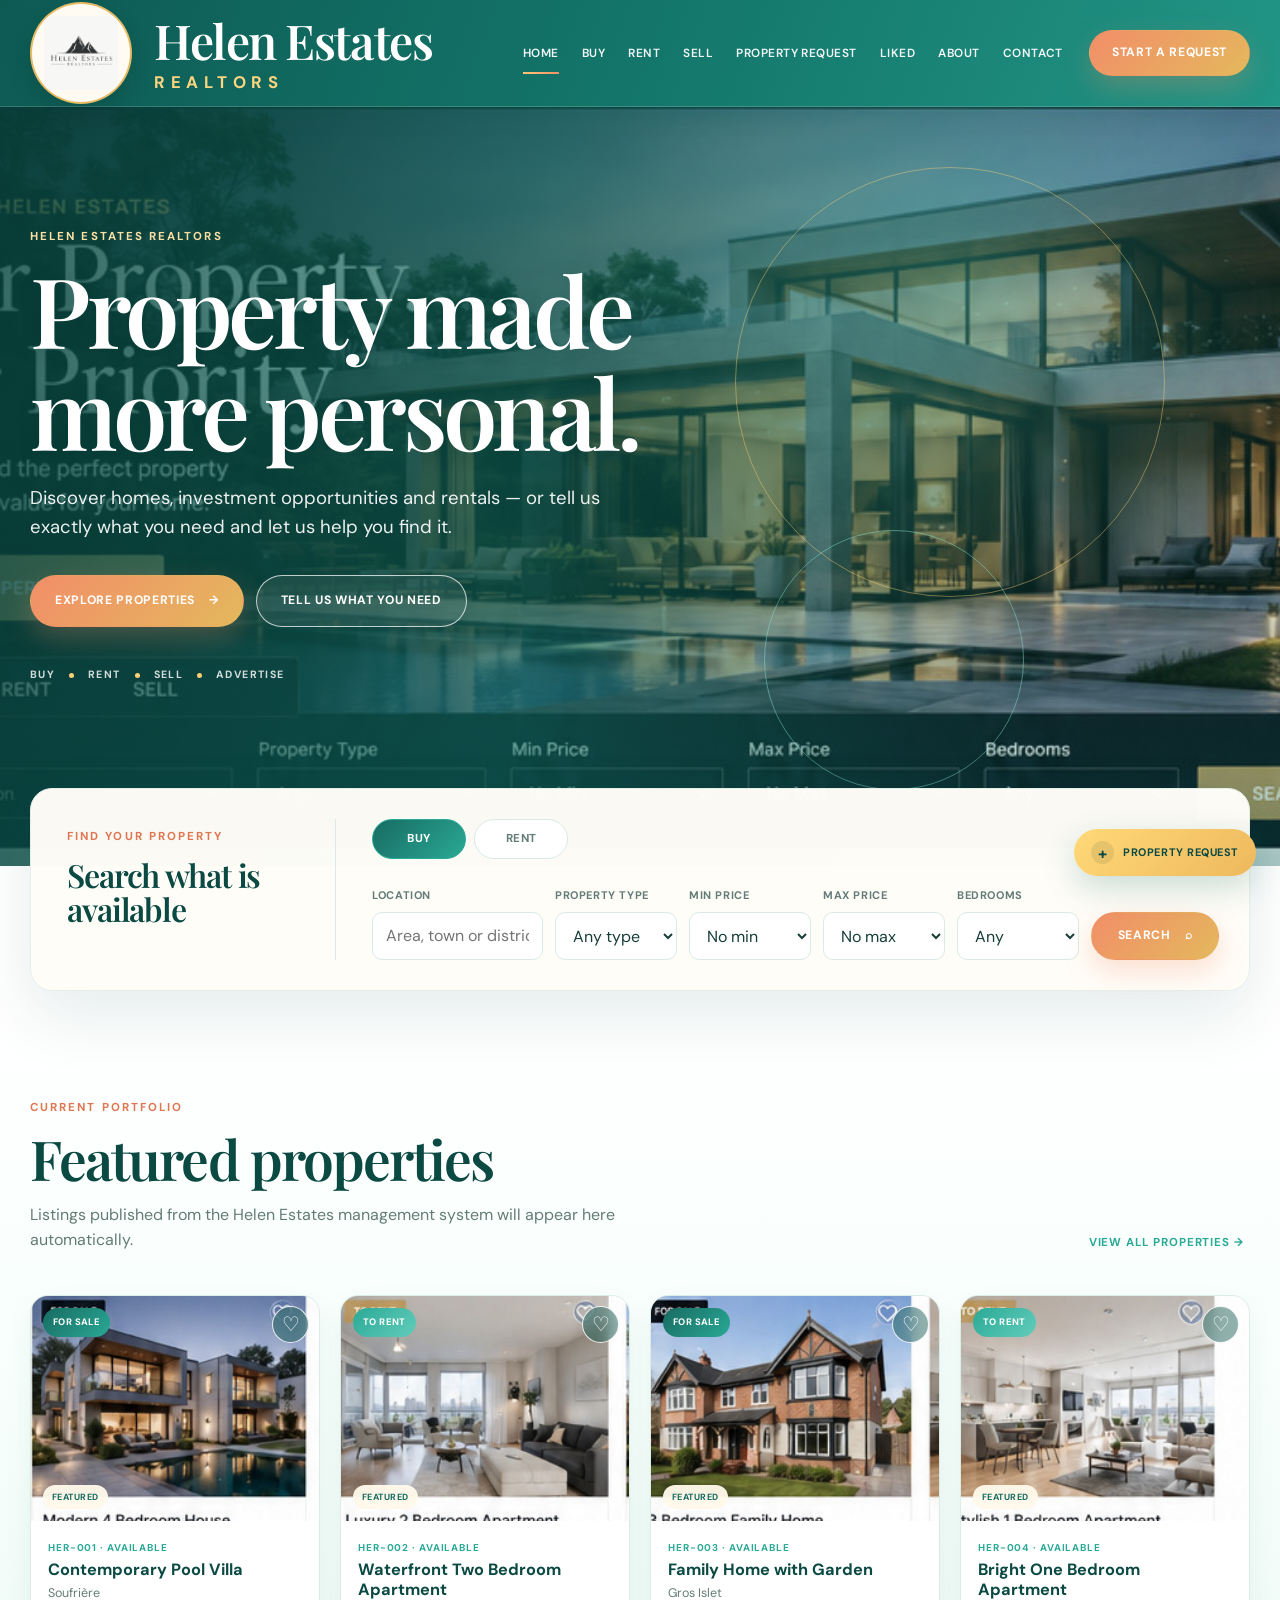
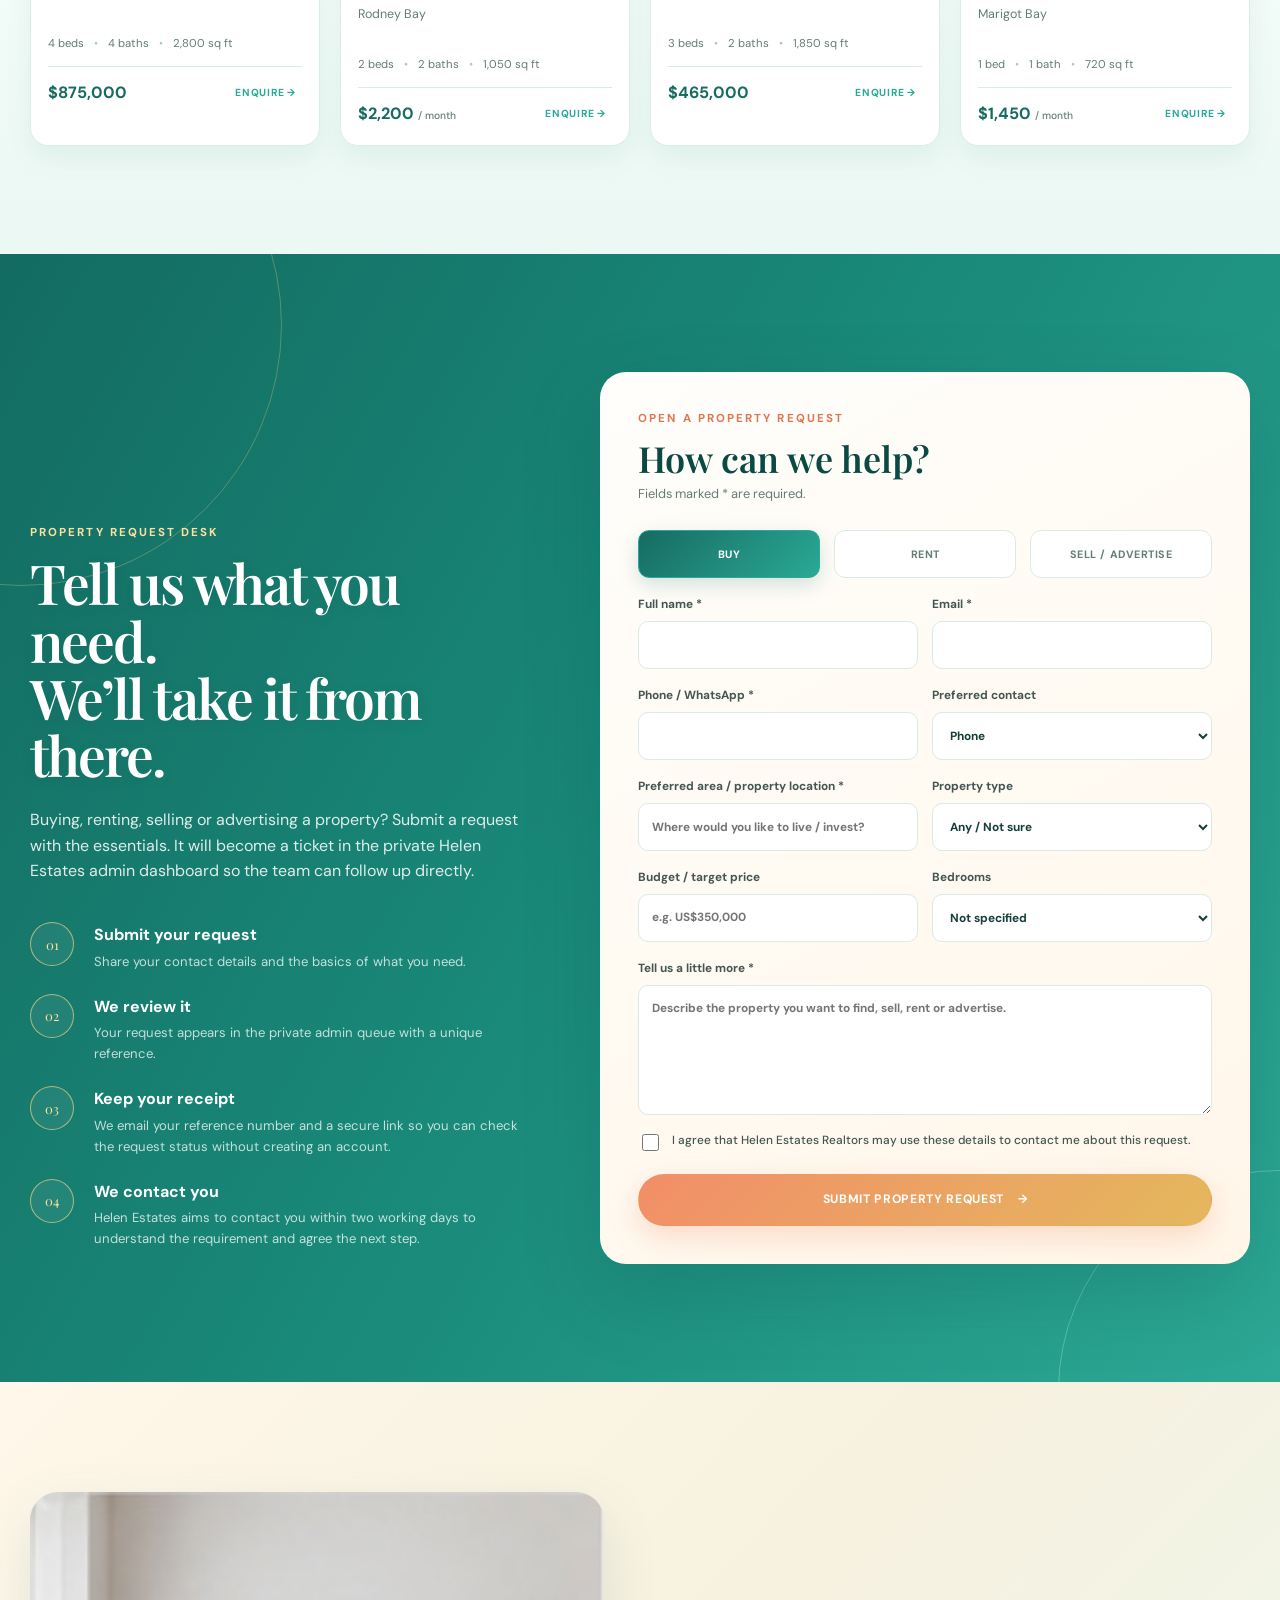
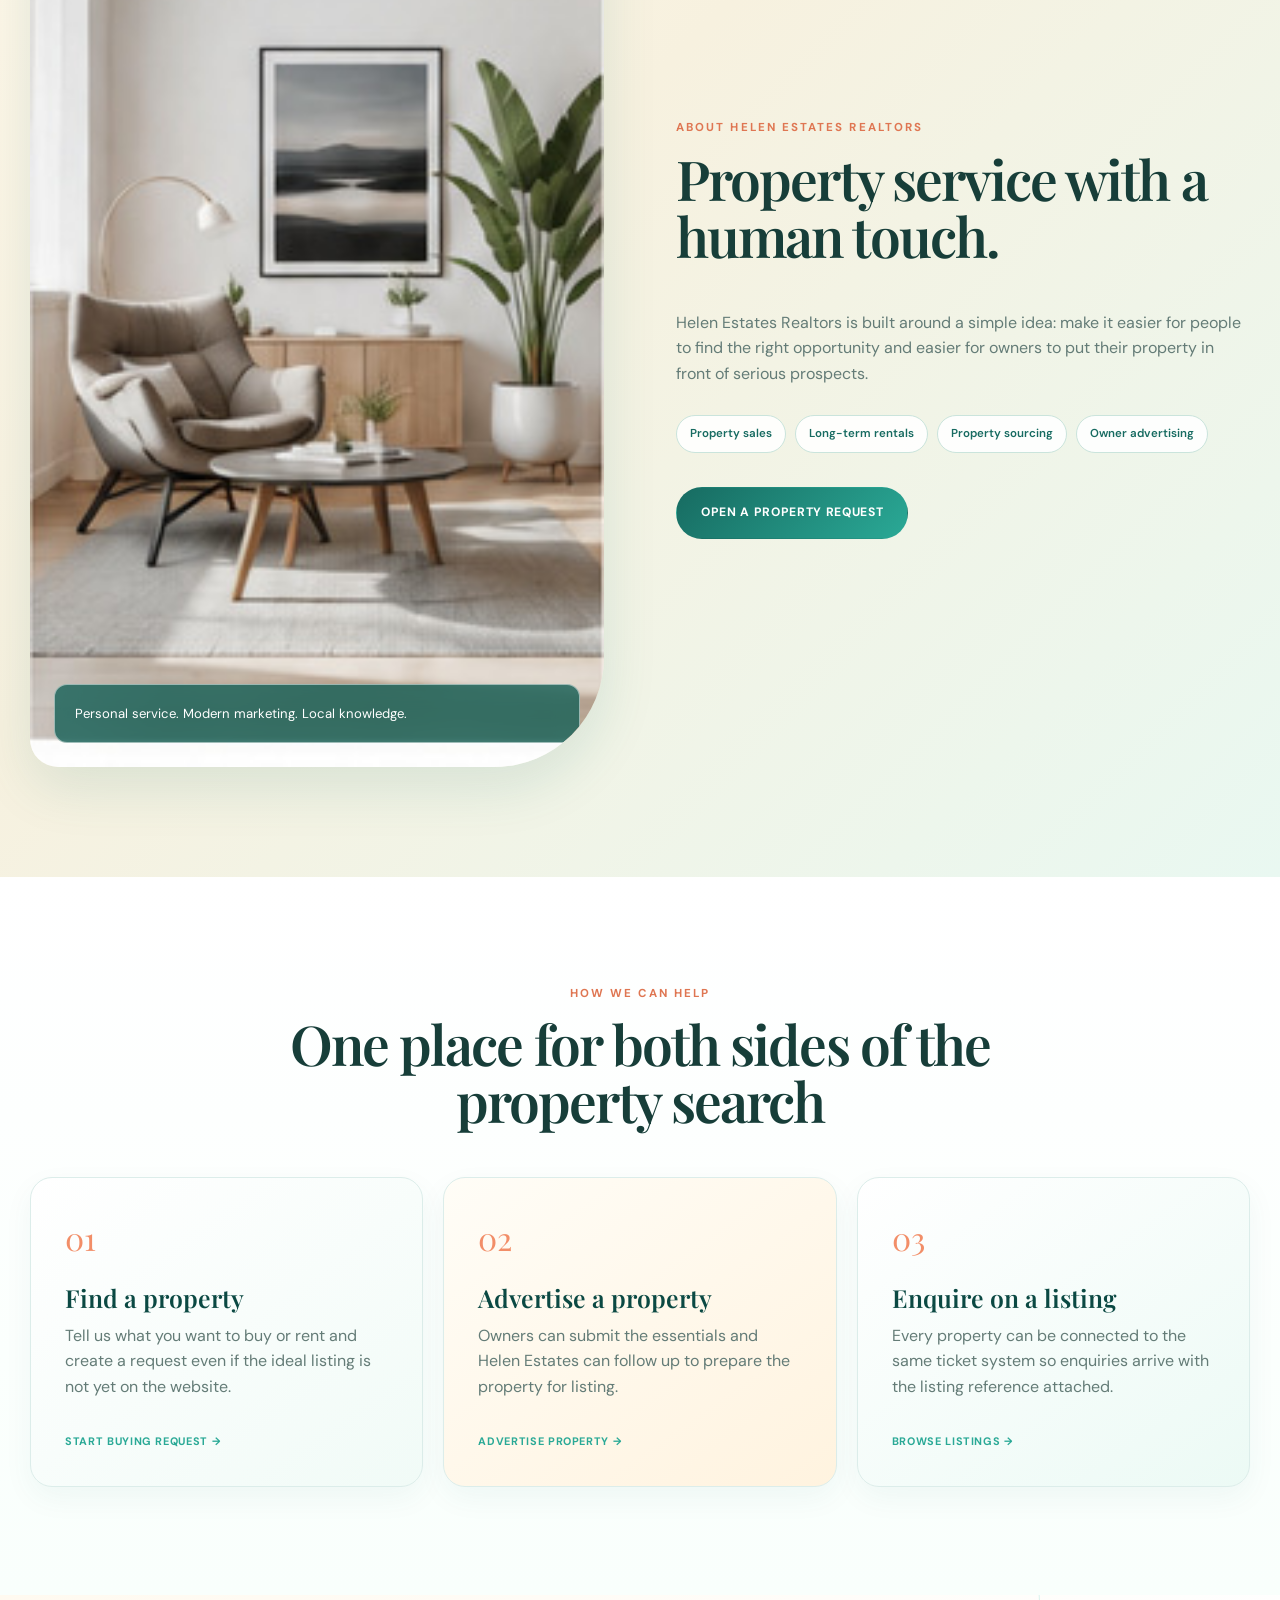
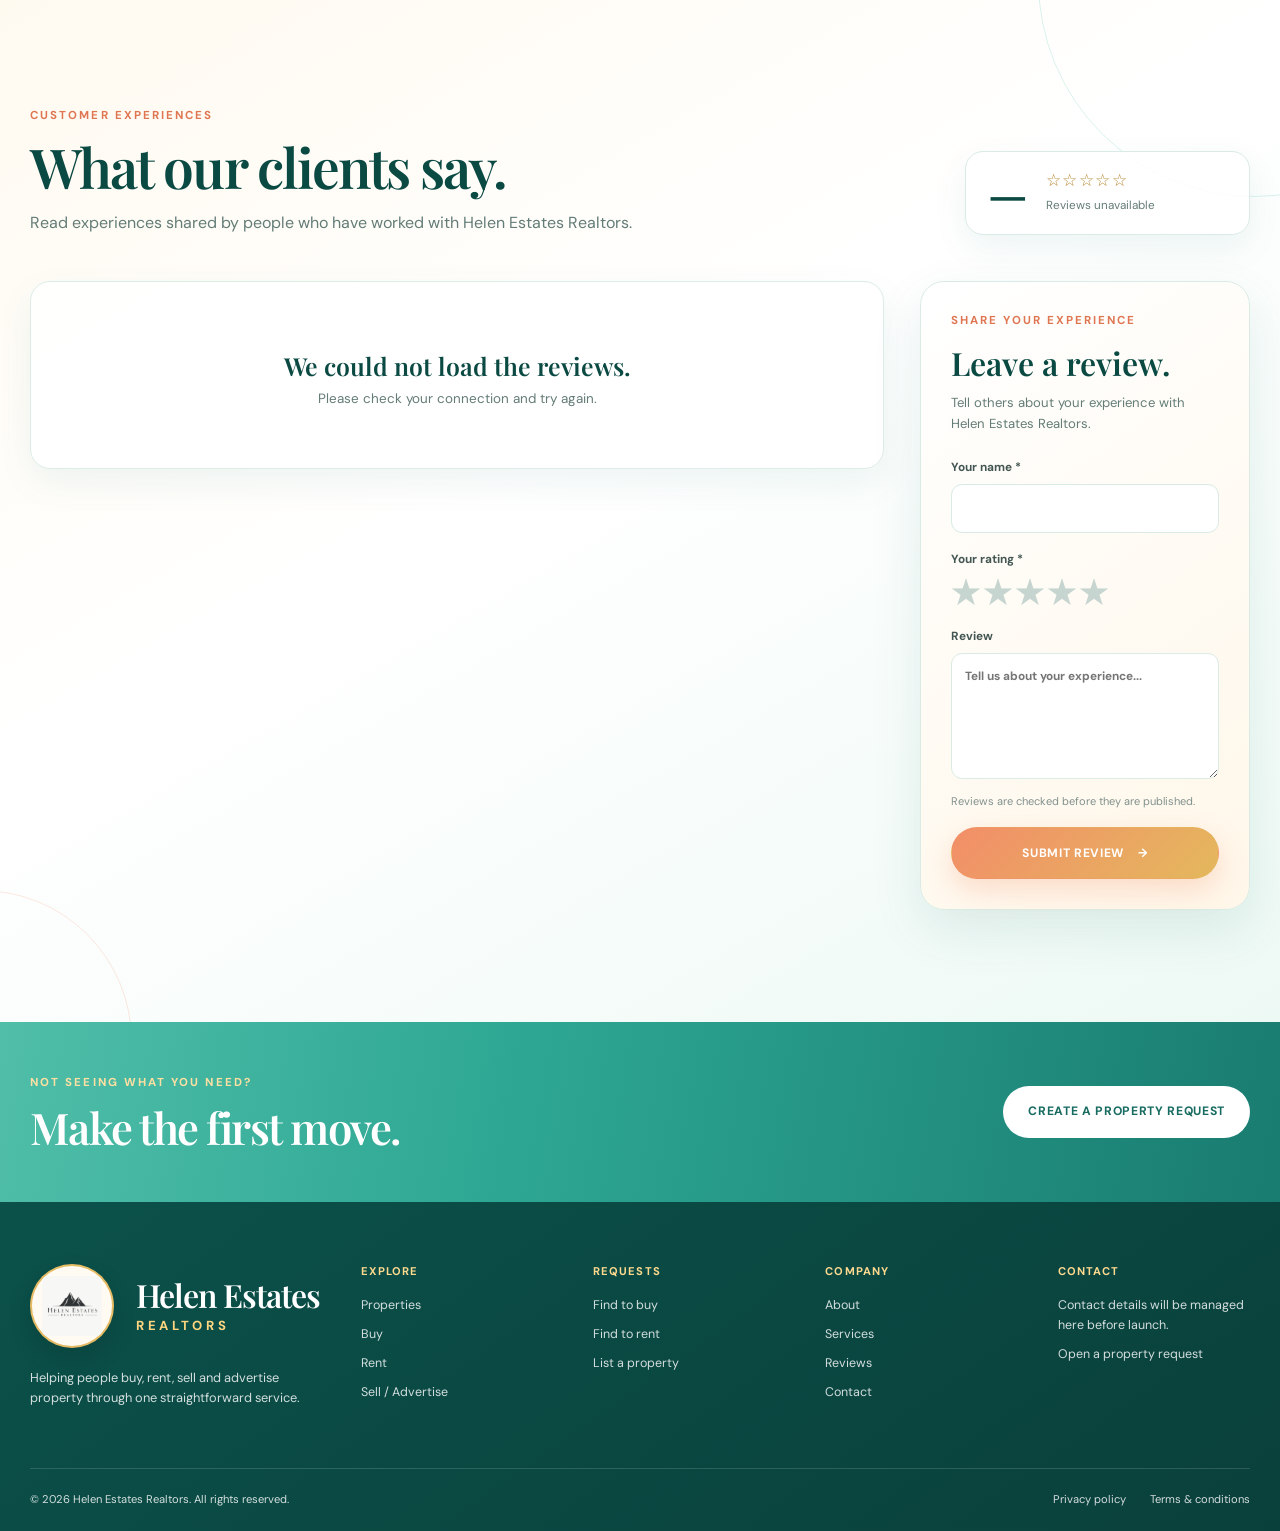
==== index.html @ ca847c6a "Update index.html" ====
<!DOCTYPE html>
<html lang="en">

<head>

  <meta charset="UTF-8" />

  <meta
    name="viewport"
    content="width=device-width, initial-scale=1.0"
  />

  <meta
    name="description"
    content="Helen Estates Realtors — a modern property service for buying, renting, selling and advertising property."
  />

  <meta
    name="theme-color"
    content="#063b37"
  />

  <title>
    Helen Estates Realtors | Buy, Rent & Sell Property
  </title>

  <link
    rel="preconnect"
    href="https://fonts.googleapis.com"
  />

  <link
    rel="preconnect"
    href="https://fonts.gstatic.com"
    crossorigin
  />

  <link
    href="https://fonts.googleapis.com/css2?family=DM+Sans:wght@400;500;600;700&family=Playfair+Display:wght@500;600&display=swap"
    rel="stylesheet"
  />

  <link
    rel="stylesheet"
    href="styles.css"
  />

  <link
  rel="icon"
  type="image/png"
  href="Helen Estates Realtors Logo 1.png"
  />

  <script src="supabase-config.js"></script>

</head>


<body>


  <!-- =====================================================
       HEADER
       ===================================================== -->

  <header
    class="site-header"
    id="top"
  >

    <div class="container nav-wrap">

      <a
        class="brand"
        href="#top"
        aria-label="Helen Estates Realtors home"
      >

        <span class="brand-badge">

          <img
            class="brand-logo brand-logo-header"
            src="Helen Estates Realtors Logo 1.png"
            alt="Helen Estates Realtors logo"
          />

        </span>


        <span class="brand-wordmark">

          <strong>
            Helen Estates
          </strong>

          <small>
            Realtors
          </small>

        </span>

      </a>


      <button
        class="nav-toggle"
        type="button"
        aria-expanded="false"
        aria-controls="main-navigation"
        aria-label="Open navigation"
      >

        <span></span>
        <span></span>
        <span></span>

      </button>


      <nav
        class="main-nav"
        id="main-navigation"
        aria-label="Main navigation"
      >

        <a
          class="active"
          href="#top"
        >
          Home
        </a>

        <a
          href="#properties"
          data-filter-link="buy"
        >
          Buy
        </a>

        <a
          href="#properties"
          data-filter-link="rent"
        >
          Rent
        </a>

        <a
          href="#request"
          data-request-link="sell"
        >
          Sell
        </a>

        <a href="#request">
          Property request
        </a>

        <a href="liked.html">
          Liked
        </a>

        <a href="#about">
          About
        </a>

        <a href="#contact">
          Contact
        </a>

      </nav>


      <a
        class="button button-accent header-cta"
        href="#request"
      >
        Start a request
      </a>

    </div>

  </header>


  <main>


    <!-- =====================================================
         HERO
         ===================================================== -->

    <section
      class="hero"
      aria-labelledby="hero-title"
    >

      <div class="hero-overlay"></div>

      <div
        class="tropical-orb tropical-orb-one"
        aria-hidden="true"
      ></div>

      <div
        class="tropical-orb tropical-orb-two"
        aria-hidden="true"
      ></div>


      <div class="container hero-content">

        <p class="eyebrow light">
          Helen Estates Realtors
        </p>


        <h1 id="hero-title">
          Property made<br />
          more personal.
        </h1>


        <p class="hero-copy">
          Discover homes, investment opportunities and rentals
          — or tell us exactly what you need and let us help
          you find it.
        </p>


        <div class="hero-actions">

          <a
            class="button button-accent"
            href="#properties"
          >
            Explore properties

            <span aria-hidden="true">
              →
            </span>
          </a>


          <a
            class="button button-ghost"
            href="#request"
          >
            Tell us what you need
          </a>

        </div>


        <div
          class="hero-proof"
          aria-label="Helen Estates service promise"
        >

          <span>Buy</span>

          <i></i>

          <span>Rent</span>

          <i></i>

          <span>Sell</span>

          <i></i>

          <span>Advertise</span>

        </div>

      </div>

    </section>


    <!-- =====================================================
         PROPERTY SEARCH
         ===================================================== -->

    <section
      class="property-search"
      aria-label="Property search"
    >

      <div class="container">

        <div class="search-shell">

          <div class="search-intro">

            <p class="eyebrow">
              Find your property
            </p>

            <h2>
              Search what is available
            </h2>

          </div>


          <div
            class="search-tabs"
            role="tablist"
            aria-label="Property search type"
          >

            <button
              class="search-tab active"
              type="button"
              role="tab"
              aria-selected="true"
              data-mode="buy"
            >
              Buy
            </button>


            <button
              class="search-tab"
              type="button"
              role="tab"
              aria-selected="false"
              data-mode="rent"
            >
              Rent
            </button>

          </div>


          <form
            class="search-form"
            id="property-search-form"
          >

            <label>

              <span>
                Location
              </span>

              <input
                id="location"
                type="text"
                placeholder="Area, town or district"
              />

            </label>


            <label>

              <span>
                Property type
              </span>

              <select id="property-type">

                <option value="any">
                  Any type
                </option>

                <option value="house">
                  House / Villa
                </option>

                <option value="apartment">
                  Apartment / Condo
                </option>

                <option value="land">
                  Land
                </option>

                <option value="commercial">
                  Commercial
                </option>

              </select>

            </label>


            <label>

              <span>
                Min price
              </span>

              <select id="min-price"></select>

            </label>


            <label>

              <span>
                Max price
              </span>

              <select id="max-price"></select>

            </label>


            <label>

              <span>
                Bedrooms
              </span>

              <select id="bedrooms">

                <option value="any">
                  Any
                </option>

                <option value="1">
                  1+
                </option>

                <option value="2">
                  2+
                </option>

                <option value="3">
                  3+
                </option>

                <option value="4">
                  4+
                </option>

              </select>

            </label>


            <button
              class="button button-accent search-button"
              type="submit"
            >

              Search

              <span aria-hidden="true">
                ⌕
              </span>

            </button>

          </form>


          <p
            class="search-message"
            id="search-message"
            aria-live="polite"
          ></p>

        </div>

      </div>

    </section>


    <!-- =====================================================
         PROPERTIES
         ===================================================== -->

    <section
      class="section properties-section"
      id="properties"
    >

      <div class="container">

        <div class="section-heading-row">

          <div>

            <p class="eyebrow">
              Current portfolio
            </p>

            <h2>
              Featured properties
            </h2>

            <p class="section-copy">
              Listings published from the Helen Estates
              management system will appear here automatically.
            </p>

          </div>


          <button
            class="text-link view-all-button"
            id="view-all-properties"
            type="button"
          >

            View all properties

            <span aria-hidden="true">
              →
            </span>

          </button>

        </div>


        <div
          class="property-grid"
          id="property-grid"
          aria-live="polite"
        >

          <p
            class="properties-loading"
            id="properties-loading"
          >
            Loading properties…
          </p>

        </div>


        <p
          class="properties-status"
          id="properties-status"
          hidden
        ></p>

      </div>

    </section>


    <!-- =====================================================
         PROPERTY REQUEST
         ===================================================== -->

    <section
      class="request-section"
      id="request"
    >

      <div class="container request-grid">

        <div class="request-copy">

          <p class="eyebrow light">
            Property request desk
          </p>


          <h2>
            Tell us what you need.<br />
            We’ll take it from there.
          </h2>


          <p>
            Buying, renting, selling or advertising a property?
            Submit a request with the essentials. It will become
            a ticket in the private Helen Estates admin dashboard
            so the team can follow up directly.
          </p>


          <div
            class="request-steps"
            aria-label="How the property request service works"
          >

            <article>

              <span>
                01
              </span>

              <div>

                <strong>
                  Submit your request
                </strong>

                <p>
                  Share your contact details and the basics
                  of what you need.
                </p>

              </div>

            </article>


            <article>

              <span>
                02
              </span>

              <div>

                <strong>
                  We review it
                </strong>

                <p>
                  Your request appears in the private admin
                  queue with a unique reference.
                </p>

              </div>

            </article>


            <article>

              <span>
                03
              </span>

              <div>

                <strong>
                  Keep your receipt
                </strong>

                <p>
                  We email your reference number and a secure
                  link so you can check the request status
                  without creating an account.
                </p>

              </div>

            </article>


            <article>

              <span>
                04
              </span>

              <div>

                <strong>
                  We contact you
                </strong>

                <p>
                  Helen Estates aims to contact you within two
                  working days to understand the requirement
                  and agree the next step.
                </p>

              </div>

            </article>

          </div>

        </div>


        <div class="ticket-card">

          <div class="ticket-card-head">

            <p class="eyebrow">
              Open a property request
            </p>

            <h3>
              How can we help?
            </h3>

            <p>
              Fields marked * are required.
            </p>

          </div>


          <form
            id="ticket-form"
            class="ticket-form"
          >

            <div
              class="hp-field"
              aria-hidden="true"
            >

              <label>

                Website

                <input
                  name="website"
                  type="text"
                  tabindex="-1"
                  autocomplete="off"
                />

              </label>

            </div>


            <div class="form-row form-row-three">

              <label class="choice-card">

                <input
                  type="radio"
                  name="requestType"
                  value="buy"
                  checked
                />

                <span>
                  Buy
                </span>

              </label>


              <label class="choice-card">

                <input
                  type="radio"
                  name="requestType"
                  value="rent"
                />

                <span>
                  Rent
                </span>

              </label>


              <label class="choice-card">

                <input
                  type="radio"
                  name="requestType"
                  value="sell"
                />

                <span>
                  Sell / Advertise
                </span>

              </label>

            </div>


            <div class="form-row form-row-two">

              <label>

                Full name *

                <input
                  id="ticket-name"
                  name="name"
                  type="text"
                  autocomplete="name"
                  required
                />

              </label>


              <label>

                Email *

                <input
                  id="ticket-email"
                  name="email"
                  type="email"
                  autocomplete="email"
                  required
                />

              </label>

            </div>


            <div class="form-row form-row-two">

              <label>

                Phone / WhatsApp *

                <input
                  id="ticket-phone"
                  name="phone"
                  type="tel"
                  autocomplete="tel"
                  required
                />

              </label>


              <label>

                Preferred contact

                <select
                  id="ticket-contact-method"
                  name="contactMethod"
                >

                  <option value="phone">
                    Phone
                  </option>

                  <option value="whatsapp">
                    WhatsApp
                  </option>

                  <option value="email">
                    Email
                  </option>

                </select>

              </label>

            </div>


            <div class="form-row form-row-two">

              <label>

                Preferred area / property location *

                <input
                  id="ticket-location"
                  name="location"
                  type="text"
                  required
                  placeholder="e.g. area, town, community"
                />

              </label>


              <label>

                Property type

                <select
                  id="ticket-property-type"
                  name="propertyType"
                >

                  <option value="any">
                    Any / Not sure
                  </option>

                  <option value="house">
                    House / Villa
                  </option>

                  <option value="apartment">
                    Apartment / Condo
                  </option>

                  <option value="land">
                    Land
                  </option>

                  <option value="commercial">
                    Commercial
                  </option>

                </select>

              </label>

            </div>


            <div class="form-row form-row-two">

              <label id="ticket-budget-label">

                Budget / target price

                <input
                  id="ticket-budget"
                  name="budget"
                  type="text"
                  placeholder="e.g. US$350,000"
                />

              </label>


              <label>

                Bedrooms

                <select
                  id="ticket-bedrooms"
                  name="bedrooms"
                >

                  <option value="">
                    Not specified
                  </option>

                  <option value="1">
                    1+
                  </option>

                  <option value="2">
                    2+
                  </option>

                  <option value="3">
                    3+
                  </option>

                  <option value="4">
                    4+
                  </option>

                  <option value="5">
                    5+
                  </option>

                </select>

              </label>

            </div>


            <label>

              Tell us a little more *

              <textarea
                id="ticket-message"
                name="message"
                rows="5"
                required
                placeholder="Describe the property you want to find, sell, rent or advertise."
              ></textarea>

            </label>


            <input
              id="ticket-property-reference"
              name="propertyReference"
              type="hidden"
              value=""
            />


            <label class="consent-row">

              <input
                id="ticket-consent"
                type="checkbox"
                required
              />

              <span>
                I agree that Helen Estates Realtors may use
                these details to contact me about this request.
              </span>

            </label>


            <button
              class="button button-accent ticket-submit"
              type="submit"
            >

              Submit property request

              <span aria-hidden="true">
                →
              </span>

            </button>


            <p
              class="ticket-message"
              id="ticket-message-status"
              aria-live="polite"
            ></p>

          </form>


          <section
            class="ticket-confirmation"
            id="ticket-confirmation"
            hidden
            aria-live="polite"
          >

            <div
              class="confirmation-icon"
              aria-hidden="true"
            >
              ✓
            </div>


            <p class="eyebrow">
              Request received
            </p>


            <h3>
              Thank you,
              <span id="confirmation-name">
                there
              </span>.
            </h3>


            <p>
              Your Helen Estates Realtors request has been
              recorded. We aim to contact you within two
              working days.
            </p>


            <div class="confirmation-reference">

              <span>
                Your reference
              </span>

              <strong id="confirmation-reference">
                —
              </strong>

            </div>


            <p
              class="confirmation-email-note"
              id="confirmation-email-note"
            ></p>


            <a
              class="button button-accent"
              id="confirmation-status-link"
              href="request-status.html"
              hidden
            >

              View request status

              <span aria-hidden="true">
                →
              </span>

            </a>


            <button
              class="text-link confirmation-new-request"
              id="new-request-button"
              type="button"
            >
              Submit another request
            </button>

          </section>

        </div>

      </div>

    </section>


    <!-- =====================================================
         ABOUT
         ===================================================== -->

    <section
      class="about-section"
      id="about"
    >

      <div class="container about-grid">

        <div class="about-image">

          <img
            src="about.jpg"
            alt="Bright, elegant interior"
          />

          <div class="image-note">
            Personal service. Modern marketing. Local knowledge.
          </div>

        </div>


        <div class="about-copy">

          <p class="eyebrow">
            About Helen Estates Realtors
          </p>


          <h2>
            Property service with a human touch.
          </h2>


          <p>
            Helen Estates Realtors is built around a simple
            idea: make it easier for people to find the right
            opportunity and easier for owners to put their
            property in front of serious prospects.
          </p>


          <div
            class="service-pills"
            aria-label="Services"
          >

            <span>
              Property sales
            </span>

            <span>
              Long-term rentals
            </span>

            <span>
              Property sourcing
            </span>

            <span>
              Owner advertising
            </span>

          </div>


          <a
            class="button button-dark"
            href="#request"
          >
            Open a property request
          </a>

        </div>

      </div>

    </section>


    <!-- =====================================================
         SERVICES
         ===================================================== -->

    <section
      class="services-section"
      id="services"
    >

      <div class="container">

        <div class="section-heading centered">

          <p class="eyebrow">
            How we can help
          </p>

          <h2>
            One place for both sides of the property search
          </h2>

        </div>


        <div class="services-grid">

          <article>

            <span>
              01
            </span>

            <h3>
              Find a property
            </h3>

            <p>
              Tell us what you want to buy or rent and create
              a request even if the ideal listing is not yet
              on the website.
            </p>

            <a
              href="#request"
              data-request-link="buy"
            >
              Start buying request →
            </a>

          </article>


          <article>

            <span>
              02
            </span>

            <h3>
              Advertise a property
            </h3>

            <p>
              Owners can submit the essentials and Helen
              Estates can follow up to prepare the property
              for listing.
            </p>

            <a
              href="#request"
              data-request-link="sell"
            >
              Advertise property →
            </a>

          </article>


          <article>

            <span>
              03
            </span>

            <h3>
              Enquire on a listing
            </h3>

            <p>
              Every property can be connected to the same
              ticket system so enquiries arrive with the
              listing reference attached.
            </p>

            <a href="#properties">
              Browse listings →
            </a>

          </article>

        </div>

      </div>

    </section>


    <!-- =====================================================
         REVIEWS
         ===================================================== -->

    <section
      class="reviews-section"
      id="reviews"
    >

      <div class="container">


        <div class="reviews-heading">

          <div>

            <p class="eyebrow">
              Customer experiences
            </p>

            <h2>
              What our clients say.
            </h2>

            <p class="section-copy">
              Read experiences shared by people who have
              worked with Helen Estates Realtors.
            </p>

          </div>


          <div
            class="review-summary"
            id="review-summary"
            aria-label="Average customer rating"
          >

            <strong
              class="review-average"
              id="review-average"
            >
              —
            </strong>


            <div>

              <div
                class="review-summary-stars"
                id="review-summary-stars"
                aria-hidden="true"
              >
                ☆☆☆☆☆
              </div>

              <p id="review-count">
                No approved reviews yet
              </p>

            </div>

          </div>

        </div>


        <div class="reviews-layout">


          <!-- APPROVED REVIEWS -->

          <div class="reviews-display">

            <div
              class="reviews-list"
              id="reviews-list"
              aria-live="polite"
            >

              <div class="reviews-loading">
                Loading reviews…
              </div>

            </div>

          </div>


          <!-- REVIEW FORM -->

          <aside class="review-form-card">

            <p class="eyebrow">
              Share your experience
            </p>


            <h3>
              Leave a review.
            </h3>


            <p class="review-form-intro">
              Tell others about your experience with
              Helen Estates Realtors.
            </p>


            <form
              class="review-form"
              id="review-form"
            >


              <!-- Spam protection -->

              <div
                class="hp-field"
                aria-hidden="true"
              >

                <label>

                  Website

                  <input
                    name="website"
                    type="text"
                    tabindex="-1"
                    autocomplete="off"
                  />

                </label>

              </div>


              <label class="review-name-field">

                Your name *

                <input
                  id="review-name"
                  name="name"
                  type="text"
                  autocomplete="name"
                  maxlength="80"
                  required
                />

              </label>


              <fieldset
                class="review-rating-fieldset"
              >

                <legend>
                  Your rating *
                </legend>


                <div
                  class="review-rating"
                  aria-label="Choose a rating from one to five stars"
                >

                  <input
                    id="review-star-5"
                    name="rating"
                    type="radio"
                    value="5"
                    required
                  />

                  <label
                    for="review-star-5"
                    title="5 stars"
                    aria-label="5 stars"
                  >
                    ★
                  </label>


                  <input
                    id="review-star-4"
                    name="rating"
                    type="radio"
                    value="4"
                  />

                  <label
                    for="review-star-4"
                    title="4 stars"
                    aria-label="4 stars"
                  >
                    ★
                  </label>


                  <input
                    id="review-star-3"
                    name="rating"
                    type="radio"
                    value="3"
                  />

                  <label
                    for="review-star-3"
                    title="3 stars"
                    aria-label="3 stars"
                  >
                    ★
                  </label>


                  <input
                    id="review-star-2"
                    name="rating"
                    type="radio"
                    value="2"
                  />

                  <label
                    for="review-star-2"
                    title="2 stars"
                    aria-label="2 stars"
                  >
                    ★
                  </label>


                  <input
                    id="review-star-1"
                    name="rating"
                    type="radio"
                    value="1"
                  />

                  <label
                    for="review-star-1"
                    title="1 star"
                    aria-label="1 star"
                  >
                    ★
                  </label>

                </div>

              </fieldset>


              <label>

                Review

                <textarea
                  id="review-text"
                  name="reviewText"
                  rows="5"
                  maxlength="1500"
                  placeholder="Tell us about your experience..."
                ></textarea>

              </label>


              <p class="review-moderation-note">
                Reviews are checked before they are published.
              </p>


              <button
                class="button button-accent review-submit"
                type="submit"
              >

                Submit review

                <span aria-hidden="true">
                  →
                </span>

              </button>


              <p
                class="review-message"
                id="review-message"
                aria-live="polite"
              ></p>

            </form>

          </aside>

        </div>

      </div>

    </section>


    <!-- =====================================================
         CLOSING CTA
         ===================================================== -->

    <section class="closing-cta">

      <div class="container closing-cta-inner">

        <div>

          <p class="eyebrow light">
            Not seeing what you need?
          </p>

          <h2>
            Make the first move.
          </h2>

        </div>


        <a
          class="button button-light"
          href="#request"
        >
          Create a property request
        </a>

      </div>

    </section>

  </main>


  <!-- =====================================================
       FOOTER
       ===================================================== -->

  <footer
    class="site-footer"
    id="contact"
  >

    <div class="container footer-grid">

      <div class="footer-brand">

        <a
          class="brand brand-footer"
          href="#top"
          aria-label="Helen Estates Realtors home"
        >

          <span
            class="brand-badge brand-badge-footer"
          >

            <img
              class="brand-logo brand-logo-footer"
              src="Helen Estates Realtors Logo 1.png"
              alt="Helen Estates Realtors logo"
            />

          </span>


          <span
            class="brand-wordmark brand-wordmark-footer"
          >

            <strong>
              Helen Estates
            </strong>

            <small>
              Realtors
            </small>

          </span>

        </a>


        <p>
          Helping people buy, rent, sell and advertise
          property through one straightforward service.
        </p>

      </div>


      <div>

        <h3>
          Explore
        </h3>

        <a href="#properties">
          Properties
        </a>

        <a
          href="#properties"
          data-filter-link="buy"
        >
          Buy
        </a>

        <a
          href="#properties"
          data-filter-link="rent"
        >
          Rent
        </a>

        <a
          href="#request"
          data-request-link="sell"
        >
          Sell / Advertise
        </a>

      </div>


      <div>

        <h3>
          Requests
        </h3>

        <a
          href="#request"
          data-request-link="buy"
        >
          Find to buy
        </a>

        <a
          href="#request"
          data-request-link="rent"
        >
          Find to rent
        </a>

        <a
          href="#request"
          data-request-link="sell"
        >
          List a property
        </a>

      </div>


      <div>

        <h3>
          Company
        </h3>

        <a href="#about">
          About
        </a>

        <a href="#services">
          Services
        </a>

        <a href="#reviews">
          Reviews
        </a>

        <a href="#contact">
          Contact
        </a>

      </div>


      <div>

        <h3>
          Contact
        </h3>

        <p>
          Contact details will be managed here before launch.
        </p>

        <a href="#request">
          Open a property request
        </a>

      </div>

    </div>


    <div class="container footer-bottom">

      <p>
        ©
        <span id="current-year"></span>
        Helen Estates Realtors.
        All rights reserved.
      </p>


      <div>

        <a href="#">
          Privacy policy
        </a>

        <a href="#">
          Terms &amp; conditions
        </a>

      </div>

    </div>

  </footer>


  <a
    class="floating-request"
    href="#request"
    aria-label="Open a property request"
  >

    <span>
      +
    </span>

    Property request

  </a>


  <button
    class="back-to-top"
    type="button"
    aria-label="Back to top"
  >
    ↑
  </button>


  <script src="script.js"></script>

  <script src="reviews.js"></script>

</body>

</html>
---- styles.css ----
:root {
  --jungle: #176b61;
  --jungle-deep: #0b4943;
  --jungle-soft: #2b887b;

  --sea: #2aa996;
  --sea-bright: #35bba7;
  --sea-light: #9ce0d3;
  --lagoon: #63cdbb;

  --gold: #e4b85d;
  --gold-dark: #b98832;

  --coral: #f28e68;
  --coral-deep: #df7652;

  --sand: #f4dfbd;
  --sand-light: #faefd9;

  --shell: #fff9f1;
  --foam: #f3fcf8;
  --palm-pale: #e7f6ef;

  --white: #ffffff;

  --ink: #173e39;
  --muted: #647c77;

  --line: #d9ebe4;

  --danger: #9e4d3e;
  --success: #23745d;

  --shadow:
    0 24px 65px
    rgba(11, 73, 67, 0.10);

  --radius: 22px;
  --radius-sm: 12px;

  --container: 1220px;
}


/* =========================================================
   GLOBAL
   ========================================================= */

* {
  box-sizing: border-box;
}


html {
  scroll-behavior: smooth;
}


body {
  margin: 0;

  color: var(--ink);

  background:
    var(--white);

  font-family:
    "DM Sans",
    Arial,
    Helvetica,
    sans-serif;

  line-height: 1.6;
}


body.nav-open {
  overflow: hidden;
}


img {
  display: block;

  max-width: 100%;
}


a {
  color: inherit;

  text-decoration: none;
}


button,
input,
select,
textarea {
  font: inherit;
}


button {
  cursor: pointer;
}


input,
select,
textarea {
  accent-color: var(--sea);
}


.container {
  width:
    min(
      calc(100% - 40px),
      var(--container)
    );

  margin-inline: auto;
}


.sr-only {
  position: absolute;

  width: 1px;
  height: 1px;

  padding: 0;
  margin: -1px;

  overflow: hidden;

  clip: rect(0, 0, 0, 0);

  white-space: nowrap;

  border: 0;
}


/* =========================================================
   TYPOGRAPHY
   ========================================================= */

h1,
h2,
h3,
p {
  margin-top: 0;
}


h1,
h2,
.ticket-card h3 {
  font-family:
    "Playfair Display",
    Georgia,
    serif;

  font-weight: 600;

  line-height: 1.04;
}


h1 {
  font-size:
    clamp(
      3.45rem,
      7.6vw,
      7rem
    );

  letter-spacing: -0.045em;
}


h2 {
  font-size:
    clamp(
      2.4rem,
      4.3vw,
      4.25rem
    );

  letter-spacing: -0.035em;
}


h3 {
  line-height: 1.25;
}


.eyebrow {
  margin-bottom: 12px;

  color: var(--coral-deep);

  text-transform: uppercase;

  letter-spacing: 0.18em;

  font-size: 0.72rem;

  font-weight: 700;
}


.eyebrow.light {
  color: #ffe0a3;
}


.section-copy {
  max-width: 620px;

  margin: 15px 0 0;

  color: var(--muted);
}


/* =========================================================
   BUTTONS
   ========================================================= */

.button {
  display: inline-flex;

  align-items: center;
  justify-content: center;

  gap: 14px;

  min-height: 52px;

  padding:
    0 24px;

  border:
    1px solid transparent;

  border-radius: 999px;

  text-transform: uppercase;

  letter-spacing: 0.055em;

  font-size: 0.76rem;

  font-weight: 700;

  transition:
    transform 180ms ease,
    background 180ms ease,
    box-shadow 180ms ease,
    color 180ms ease,
    border-color 180ms ease;
}


.button:hover {
  transform: translateY(-2px);
}


.button-accent {
  color: var(--white);

  background:
    linear-gradient(
      135deg,
      var(--coral),
      var(--gold)
    );

  box-shadow:
    0 11px 28px
    rgba(242, 142, 104, 0.28);
}


.button-accent:hover {
  background:
    linear-gradient(
      135deg,
      var(--coral-deep),
      #dba341
    );

  box-shadow:
    0 14px 34px
    rgba(242, 142, 104, 0.34);
}


.button-ghost {
  color: var(--white);

  border-color:
    rgba(255, 255, 255, 0.72);

  background:
    rgba(255, 255, 255, 0.08);
}


.button-ghost:hover {
  background:
    rgba(255, 255, 255, 0.18);
}


.button-dark {
  color: var(--white);

  background:
    linear-gradient(
      135deg,
      var(--jungle),
      var(--sea)
    );
}


.button-dark:hover {
  background:
    linear-gradient(
      135deg,
      var(--jungle-soft),
      var(--sea-bright)
    );
}


.button-light {
  color: var(--jungle);

  background: var(--white);
}


/* =========================================================
   HEADER
   ========================================================= */

.site-header {
  position: fixed;

  z-index: 50;

  inset:
    0 0 auto;

  color: var(--white);

  background:
    linear-gradient(
      110deg,
      #0d5a53 0%,
      #14776b 52%,
      #219586 100%
    );

  border-bottom:
    1px solid
    rgba(255, 255, 255, 0.18);

  box-shadow:
    0 7px 24px
    rgba(8, 67, 60, 0.12);

  transition:
    background 180ms ease,
    box-shadow 180ms ease;
}


.site-header.scrolled {
  background:
    linear-gradient(
      110deg,
      #0c514b,
      #176f65
    );

  box-shadow:
    0 14px 36px
    rgba(9, 69, 62, 0.18);
}


.nav-wrap {
  min-height: 106px;

  display: flex;

  align-items: center;
  justify-content: space-between;

  gap: 26px;
}


/* =========================================================
   BRAND
   ========================================================= */

.brand {
  display: inline-flex;

  align-items: center;

  gap: 22px;

  min-width: 0;

  flex-shrink: 0;
}


.brand-badge {
  width: 102px;
  height: 102px;

  display: grid;

  place-items: center;

  background:
    #fffaf2;

  border:
    2px solid
    rgba(228, 184, 93, 0.95);

  border-radius: 50%;

  box-shadow:
    0 10px 25px
    rgba(0, 0, 0, 0.12);

  overflow: hidden;
}


.brand-badge-footer {
  width: 84px;
  height: 84px;
}


.brand-logo {
  display: block;

  width: 76%;

  height: auto;

  object-fit: contain;

  filter: none;
}


.brand-logo-header,
.brand-logo-footer {
  max-height: none;
}


.brand-wordmark {
  display: flex;

  flex-direction: column;

  justify-content: center;

  line-height: 1;
}


.brand-wordmark strong {
  color: var(--white);

  font-family:
    "Playfair Display",
    serif;

  font-size:
    clamp(
      2rem,
      4vw,
      3rem
    );

  font-weight: 600;

  letter-spacing: -0.03em;

  white-space: nowrap;
}


.brand-wordmark small {
  margin-top: 10px;

  color: #ffd67f;

  font-size:
    clamp(
      0.86rem,
      1.35vw,
      1.05rem
    );

  font-weight: 700;

  letter-spacing: 0.34em;

  text-transform: uppercase;
}


.brand-footer {
  align-items: center;
}


.brand-wordmark-footer strong {
  font-size:
    clamp(
      1.5rem,
      2.6vw,
      2rem
    );
}


.brand-wordmark-footer small {
  margin-top: 8px;

  font-size: 0.82rem;

  letter-spacing: 0.28em;
}


/* =========================================================
   DESKTOP NAVIGATION
   ========================================================= */

.main-nav {
  display: flex;

  align-items: center;

  gap:
    clamp(
      15px,
      1.8vw,
      27px
    );

  margin-left: auto;
}


.main-nav a {
  position: relative;

  color: rgba(255,255,255,0.94);

  font-size: 0.74rem;

  text-transform: uppercase;

  letter-spacing: 0.04em;

  font-weight: 600;
}


.main-nav a::after {
  content: "";

  position: absolute;

  left: 0;
  right: 100%;

  bottom: -12px;

  height: 2px;

  background:
    linear-gradient(
      135deg,
      #ffc875,
      var(--coral)
    );

  transition:
    right 180ms ease;
}


.main-nav a:hover::after,
.main-nav a.active::after {
  right: 0;
}


.header-cta {
  min-height: 46px;

  padding-inline: 22px;
}


.nav-toggle {
  display: none;

  width: 44px;
  height: 44px;

  border: 0;

  background: transparent;

  padding: 10px;
}


.nav-toggle span {
  display: block;

  height: 2px;

  margin: 6px 0;

  background: var(--white);

  transition: 180ms ease;
}


/* =========================================================
   HERO
   ========================================================= */

.hero {
  position: relative;

  min-height: 760px;

  display: flex;

  align-items: center;

  overflow: hidden;

  color: var(--white);

  background:
    url("hero.jpg")
    center /
    cover
    no-repeat;

  margin-top: 106px;
}


.hero-overlay {
  position: absolute;

  inset: 0;

  background:
    radial-gradient(
      circle at 75% 23%,
      rgba(78, 211, 190, 0.27),
      transparent 34%
    ),
    linear-gradient(
      96deg,
      rgba(8, 71, 65, 0.82) 0%,
      rgba(16, 111, 99, 0.60) 42%,
      rgba(24, 137, 122, 0.17) 82%
    );
}


.hero::after {
  content: "";

  position: absolute;

  inset:
    auto 0 0;

  height: 170px;

  background:
    linear-gradient(
      to top,
      rgba(7, 73, 66, 0.22),
      transparent
    );
}


.tropical-orb {
  position: absolute;

  border-radius: 50%;

  border:
    1px solid
    rgba(255, 210, 120, 0.42);

  pointer-events: none;
}


.tropical-orb-one {
  width: 430px;
  height: 430px;

  right: 9%;
  top: 8%;
}


.tropical-orb-two {
  width: 260px;
  height: 260px;

  right: 20%;
  bottom: 10%;

  border-color:
    rgba(137, 230, 213, 0.46);
}


.hero-content {
  position: relative;

  z-index: 2;

  padding-block:
    105px 165px;
}


.hero h1 {
  max-width: 850px;

  margin-bottom: 23px;

  text-shadow:
    0 3px 20px
    rgba(0, 50, 44, 0.20);
}


.hero-copy {
  max-width: 610px;

  margin-bottom: 32px;

  color:
    rgba(255,255,255,0.92);

  font-size:
    clamp(
      1rem,
      1.5vw,
      1.16rem
    );
}


.hero-actions {
  display: flex;

  flex-wrap: wrap;

  gap: 12px;
}


.hero-proof {
  display: flex;

  align-items: center;

  flex-wrap: wrap;

  gap: 14px;

  margin-top: 40px;

  color:
    rgba(255,255,255,0.82);

  text-transform: uppercase;

  letter-spacing: 0.13em;

  font-size: 0.66rem;

  font-weight: 700;
}


.hero-proof i {
  width: 5px;
  height: 5px;

  border-radius: 50%;

  background: #ffd173;
}


/* =========================================================
   PROPERTY SEARCH
   ========================================================= */

.property-search {
  position: relative;

  z-index: 5;

  margin-top: -78px;
}


.search-shell {
  display: grid;

  grid-template-columns:
    0.78fr 2.4fr;

  gap:
    28px 36px;

  padding: 30px;

  border:
    1px solid
    #e6eee9;

  border-radius: var(--radius);

  background:
    rgba(255, 253, 248, 0.98);

  box-shadow: var(--shadow);
}


.search-intro {
  grid-row: span 2;

  padding:
    9px 25px 9px 6px;

  border-right:
    1px solid
    var(--line);
}


.search-intro h2 {
  margin-bottom: 0;

  color: var(--jungle-deep);

  font-size: 2rem;
}


.search-tabs {
  display: flex;

  gap: 8px;
}


.search-tab {
  min-width: 94px;

  padding:
    10px 18px;

  border:
    1px solid
    var(--line);

  border-radius: 999px;

  color: var(--muted);

  background: var(--white);

  text-transform: uppercase;

  letter-spacing: 0.05em;

  font-weight: 700;

  font-size: 0.72rem;
}


.search-tab.active {
  color: var(--white);

  border-color: var(--sea);

  background:
    linear-gradient(
      135deg,
      var(--jungle),
      var(--sea)
    );
}


.search-form {
  display: grid;

  grid-template-columns:
    1.4fr
    repeat(4, 1fr)
    auto;

  gap: 12px;

  align-items: end;
}


.search-form label > span {
  display: block;

  margin-bottom: 7px;

  color: var(--muted);

  font-size: 0.69rem;

  text-transform: uppercase;

  letter-spacing: 0.055em;

  font-weight: 700;
}


.search-form input,
.search-form select,
.ticket-form input,
.ticket-form select,
.ticket-form textarea {
  width: 100%;

  min-height: 48px;

  border:
    1px solid
    var(--line);

  border-radius: 10px;

  color: var(--ink);

  background: var(--white);

  padding:
    0 13px;

  outline: none;

  transition:
    border-color 180ms ease,
    box-shadow 180ms ease;
}


.ticket-form textarea {
  min-height: 130px;

  padding-block: 13px;

  resize: vertical;
}


.search-form input:focus,
.search-form select:focus,
.ticket-form input:focus,
.ticket-form select:focus,
.ticket-form textarea:focus {
  border-color: var(--sea-bright);

  box-shadow:
    0 0 0 4px
    rgba(53, 187, 167, 0.13);
}


.search-button {
  min-width: 128px;

  height: 48px;

  min-height: 48px;
}


.search-message {
  grid-column: 2;

  display: none;

  margin: 0;

  color: var(--sea);

  font-size: 0.84rem;

  font-weight: 600;
}


.search-message.show {
  display: block;
}


/* =========================================================
   PROPERTY LISTINGS
   ========================================================= */

.section {
  padding:
    108px 0;
}


.properties-section {
  background:
    linear-gradient(
      180deg,
      #ffffff 0%,
      #f8fffc 42%,
      #ebf8f3 100%
    );
}


.section-heading-row {
  display: flex;

  align-items: end;
  justify-content: space-between;

  gap: 30px;

  margin-bottom: 42px;
}


.section-heading-row h2 {
  margin-bottom: 0;

  color: var(--jungle-deep);
}


.text-link {
  color: var(--sea);

  border: 0;

  background: transparent;

  text-transform: uppercase;

  letter-spacing: 0.08em;

  font-size: 0.72rem;

  font-weight: 700;

  white-space: nowrap;
}


.property-grid {
  display: grid;

  grid-template-columns:
    repeat(4, 1fr);

  gap: 20px;
}


.property-card {
  overflow: hidden;

  border:
    1px solid
    #dcece6;

  border-radius: 18px;

  background: var(--white);

  box-shadow:
    0 12px 28px
    rgba(20, 107, 97, 0.07);

  transition:
    transform 180ms ease,
    box-shadow 180ms ease;
}


.property-card:hover {
  transform:
    translateY(-6px);

  box-shadow:
    0 22px 46px
    rgba(20, 107, 97, 0.14);
}


.property-image {
  position: relative;

  aspect-ratio: 1.28;

  overflow: hidden;

  background: #dcefe9;
}


.property-image img {
  width: 100%;
  height: 100%;

  object-fit: cover;

  transition:
    transform 520ms ease;
}


.property-card:hover img {
  transform:
    scale(1.045);
}


.badge {
  position: absolute;

  left: 12px;
  top: 12px;

  padding:
    7px 10px;

  border-radius: 999px;

  color: var(--white);

  background:
    linear-gradient(
      135deg,
      var(--jungle),
      var(--sea)
    );

  text-transform: uppercase;

  font-size: 0.59rem;

  font-weight: 700;

  letter-spacing: 0.04em;
}


.badge-rent {
  background:
    linear-gradient(
      135deg,
      var(--sea),
      var(--lagoon)
    );
}


.featured-marker {
  position: absolute;

  left: 12px;
  bottom: 12px;

  padding:
    5px 9px;

  border-radius: 999px;

  color: var(--jungle);

  background:
    rgba(255, 249, 235, 0.96);

  font-size: 0.56rem;

  font-weight: 700;

  text-transform: uppercase;

  letter-spacing: 0.05em;
}


.favourite {
  position: absolute;

  top: 10px;
  right: 10px;

  width: 37px;
  height: 37px;

  display: grid;

  place-items: center;

  border:
    1px solid
    rgba(255,255,255,0.88);

  border-radius: 50%;

  color: var(--white);

  background:
    rgba(12, 82, 74, 0.45);

  font-size: 1.22rem;

  backdrop-filter: blur(7px);
}


.favourite.saved {
  color: #d99f37;

  background: var(--white);
}


.property-body {
  padding:
    19px 17px 18px;
}


.property-kicker {
  margin:
    0 0 4px;

  color: var(--sea);

  text-transform: uppercase;

  letter-spacing: 0.09em;

  font-size: 0.62rem;

  font-weight: 700;
}


.property-body h3 {
  margin-bottom: 4px;

  color: var(--jungle-deep);

  font-size: 1.02rem;
}


.location {
  min-height: 40px;

  margin-bottom: 11px;

  color: var(--muted);

  font-size: 0.78rem;
}


.property-meta {
  display: flex;

  flex-wrap: wrap;

  gap: 10px;

  padding: 0;

  margin:
    0 0 13px;

  list-style: none;

  color: var(--muted);

  font-size: 0.71rem;
}


.property-meta
li:not(:last-child)::after {
  content: "•";

  margin-left: 10px;

  color: #aacac1;
}


.property-bottom {
  display: flex;

  align-items: center;
  justify-content: space-between;

  gap: 12px;

  padding-top: 13px;

  border-top:
    1px solid
    var(--line);
}


.price {
  margin: 0;

  color: var(--jungle);

  font-size: 1.02rem;

  font-weight: 700;
}


.price small {
  color: var(--muted);

  font-size: 0.64rem;

  font-weight: 500;
}


.property-enquire {
  border: 0;

  color: var(--sea);

  background: transparent;

  text-transform: uppercase;

  font-size: 0.64rem;

  letter-spacing: 0.06em;

  font-weight: 700;
}


.properties-loading,
.properties-status {
  grid-column:
    1 / -1;

  padding:
    42px 0;

  color: var(--muted);

  text-align: center;
}


/* =========================================================
   PROPERTY REQUEST SECTION
   ========================================================= */

.request-section {
  position: relative;

  overflow: hidden;

  padding:
    118px 0;

  color: var(--white);

  background:
    linear-gradient(
      120deg,
      #136b61 0%,
      #198979 48%,
      #2da896 100%
    );
}


.request-section::before {
  content: "";

  position: absolute;

  width: 520px;
  height: 520px;

  left: -240px;
  top: -190px;

  border:
    1px solid
    rgba(255, 215, 132, 0.28);

  border-radius: 50%;
}


.request-section::after {
  content: "";

  position: absolute;

  width: 440px;
  height: 440px;

  right: -220px;
  bottom: -230px;

  border:
    1px solid
    rgba(173, 238, 225, 0.35);

  border-radius: 50%;
}


.request-grid {
  position: relative;

  z-index: 1;

  display: grid;

  grid-template-columns:
    0.87fr 1.13fr;

  gap: 70px;

  align-items: start;
}


.request-copy {
  position: sticky;

  top: 130px;

  padding-top: 22px;
}


.request-copy h2 {
  margin-bottom: 24px;

  text-shadow:
    0 3px 15px
    rgba(0,0,0,0.08);
}


.request-copy
> p:not(.eyebrow) {
  max-width: 560px;

  color:
    rgba(255,255,255,0.86);
}


.request-steps {
  display: grid;

  gap: 22px;

  margin-top: 38px;
}


.request-steps article {
  display: grid;

  grid-template-columns:
    48px 1fr;

  gap: 16px;
}


.request-steps
article
> span {
  width: 44px;
  height: 44px;

  display: grid;

  place-items: center;

  border:
    1px solid
    rgba(255, 215, 132, 0.64);

  border-radius: 50%;

  color: #ffe09d;

  background:
    rgba(255,255,255,0.06);

  font-family:
    "Playfair Display",
    Georgia,
    serif;

  font-size: 0.82rem;
}


.request-steps strong {
  display: block;

  margin-bottom: 3px;

  color: var(--white);
}


.request-steps p {
  margin: 0;

  color:
    rgba(255,255,255,0.75);

  font-size: 0.82rem;
}


/* =========================================================
   REQUEST FORM
   ========================================================= */

.ticket-card {
  padding: 38px;

  border-radius: 26px;

  color: var(--ink);

  background:
    linear-gradient(
      150deg,
      #fffefb,
      #fff6e9
    );

  box-shadow:
    0 30px 80px
    rgba(5, 70, 62, 0.20);
}


.ticket-card-head h3 {
  margin-bottom: 6px;

  color: var(--jungle-deep);

  font-size: 2.25rem;
}


.ticket-card-head
> p:last-child {
  color: var(--muted);

  font-size: 0.8rem;
}


.ticket-form {
  display: grid;

  gap: 17px;

  margin-top: 26px;
}


.ticket-form
> label,
.form-row
> label:not(.choice-card) {
  display: grid;

  gap: 7px;

  color: #435653;

  font-size: 0.74rem;

  font-weight: 700;
}


.form-row {
  display: grid;

  gap: 14px;
}


.form-row-two {
  grid-template-columns:
    repeat(2, 1fr);
}


.form-row-three {
  grid-template-columns:
    repeat(3, 1fr);
}


.choice-card {
  position: relative;
}


.choice-card input {
  position: absolute;

  opacity: 0;

  pointer-events: none;
}


.choice-card span {
  min-height: 48px;

  display: grid;

  place-items: center;

  padding: 10px;

  border:
    1px solid
    var(--line);

  border-radius: 11px;

  color: var(--muted);

  background: var(--white);

  text-align: center;

  text-transform: uppercase;

  letter-spacing: 0.05em;

  font-size: 0.67rem;

  font-weight: 700;

  transition:
    180ms ease;
}


.choice-card
input:checked
+ span {
  color: var(--white);

  border-color: var(--sea);

  background:
    linear-gradient(
      135deg,
      var(--jungle),
      var(--sea)
    );

  box-shadow:
    0 7px 19px
    rgba(22, 107, 97, 0.18);
}


.consent-row {
  grid-template-columns:
    auto 1fr !important;

  align-items: start;

  gap: 10px !important;

  font-weight:
    500 !important;

  line-height: 1.45;
}


.consent-row input {
  width: 17px;

  min-height: 17px;

  margin-top: 2px;
}


.ticket-submit {
  width: 100%;

  margin-top: 3px;
}


.ticket-message {
  display: none;

  margin: 0;

  padding:
    11px 13px;

  border-radius: 9px;

  font-size: 0.78rem;
}


.ticket-message.show {
  display: block;
}


.ticket-message.success {
  color: var(--success);

  background:
    rgba(35,116,93,0.09);
}


.ticket-message.error {
  color: var(--danger);

  background:
    rgba(158,77,62,0.09);
}


/* =========================================================
   ABOUT
   ========================================================= */

.about-section {
  padding:
    110px 0;

  background:
    linear-gradient(
      135deg,
      #fff8ea 0%,
      #f7f1df 40%,
      #e9f8f1 100%
    );
}


.about-grid {
  display: grid;

  grid-template-columns:
    1fr 1fr;

  gap: 72px;

  align-items: center;
}


.about-image {
  position: relative;

  min-height: 570px;

  overflow: hidden;

  border-radius:
    28px 28px 110px 28px;

  box-shadow:
    0 20px 55px
    rgba(20,107,97,0.12);
}


.about-image img {
  width: 100%;
  height: 100%;

  min-height: 570px;

  object-fit: cover;
}


.image-note {
  position: absolute;

  left: 24px;
  right: 24px;
  bottom: 24px;

  padding:
    18px 20px;

  border:
    1px solid
    rgba(255,255,255,0.5);

  border-radius: 13px;

  color: var(--white);

  background:
    rgba(14,92,83,0.77);

  backdrop-filter:
    blur(12px);

  font-size: 0.82rem;
}


.about-copy
> p:not(.eyebrow) {
  max-width: 570px;

  color: var(--muted);
}


.service-pills {
  display: flex;

  flex-wrap: wrap;

  gap: 9px;

  margin:
    28px 0 34px;
}


.service-pills span {
  padding:
    9px 13px;

  border:
    1px solid
    #cae4dc;

  border-radius: 999px;

  color: var(--jungle);

  background:
    rgba(255,255,255,0.9);

  font-size: 0.72rem;

  font-weight: 600;
}


/* =========================================================
   SERVICES
   ========================================================= */

.services-section {
  padding:
    108px 0;

  background:
    linear-gradient(
      180deg,
      #ffffff,
      #f9fffc
    );
}


.section-heading.centered {
  max-width: 760px;

  margin:
    0 auto 48px;

  text-align: center;
}


.services-grid {
  display: grid;

  grid-template-columns:
    repeat(3, 1fr);

  gap: 20px;
}


.services-grid article {
  padding: 34px;

  border:
    1px solid
    #dcedea;

  border-radius:
    var(--radius);

  background:
    linear-gradient(
      145deg,
      #ffffff,
      #f1fbf7
    );

  box-shadow:
    0 11px 30px
    rgba(20,107,97,0.05);
}


.services-grid article:nth-child(2) {
  background:
    linear-gradient(
      145deg,
      #fffdf7,
      #fff3df
    );
}


.services-grid article:nth-child(3) {
  background:
    linear-gradient(
      145deg,
      #ffffff,
      #ecfaf5
    );
}


.services-grid
article
> span {
  color: var(--coral);

  font-family:
    "Playfair Display",
    Georgia,
    serif;

  font-size: 2rem;
}


.services-grid h3 {
  margin:
    18px 0 10px;

  color: var(--jungle-deep);

  font-family:
    "Playfair Display",
    Georgia,
    serif;

  font-size: 1.55rem;

  font-weight: 600;
}


.services-grid p {
  min-height: 84px;

  margin-bottom: 20px;

  color: var(--muted);
}


.services-grid a {
  color: var(--sea);

  text-transform: uppercase;

  letter-spacing: 0.06em;

  font-size: 0.68rem;

  font-weight: 700;
}


/* =========================================================
   CLOSING CTA
   ========================================================= */

.closing-cta {
  padding:
    52px 0;

  color: var(--white);

  background:
    linear-gradient(
      100deg,
      #50bea9 0%,
      #2da793 40%,
      #197c70 100%
    );
}


.closing-cta-inner {
  display: flex;

  align-items: center;
  justify-content: space-between;

  gap: 40px;
}


.closing-cta h2 {
  margin: 0;

  font-size:
    clamp(
      2rem,
      3.4vw,
      3.3rem
    );
}


/* =========================================================
   FOOTER
   ========================================================= */

.site-footer {
  color:
    rgba(255,255,255,0.82);

  background:
    linear-gradient(
      145deg,
      #0b514a,
      #0a403b
    );
}


.footer-grid {
  display: grid;

  grid-template-columns:
    1.5fr
    repeat(4,1fr);

  gap: 40px;

  padding:
    62px 0 46px;
}


.footer-brand p {
  max-width: 300px;

  margin-top: 20px;

  font-size: 0.8rem;
}


.footer-grid h3 {
  margin-bottom: 18px;

  color: #ffda8e;

  text-transform: uppercase;

  letter-spacing: 0.1em;

  font-size: 0.7rem;
}


.footer-grid
> div:not(.footer-brand)
a,
.footer-grid
> div:not(.footer-brand)
p {
  display: block;

  margin-bottom: 9px;

  font-size: 0.78rem;
}


.footer-grid a:hover {
  color: #ffd47e;
}


.footer-bottom {
  display: flex;

  justify-content: space-between;

  gap: 30px;

  padding:
    22px 0;

  border-top:
    1px solid
    rgba(255,255,255,0.14);

  font-size: 0.7rem;
}


.footer-bottom p {
  margin: 0;
}


.footer-bottom div {
  display: flex;

  gap: 24px;
}


/* =========================================================
   FLOATING CONTROLS
   ========================================================= */

.floating-request {
  position: fixed;

  z-index: 25;

  right: 24px;
  bottom: 24px;

  display: flex;

  align-items: center;

  gap: 9px;

  padding:
    12px 17px;

  border-radius: 999px;

  color: var(--jungle-deep);

  background:
    linear-gradient(
      135deg,
      #ffd978,
      #eeb85d
    );

  box-shadow:
    0 12px 32px
    rgba(20,107,97,0.22);

  text-transform: uppercase;

  letter-spacing: 0.05em;

  font-size: 0.68rem;

  font-weight: 700;
}


.floating-request span {
  width: 23px;
  height: 23px;

  display: grid;

  place-items: center;

  border-radius: 50%;

  background:
    rgba(7,39,37,0.09);

  font-size: 1rem;
}


.back-to-top {
  position: fixed;

  z-index: 20;

  right: 26px;
  bottom: 82px;

  width: 42px;
  height: 42px;

  border: 0;

  border-radius: 50%;

  color: var(--white);

  background: var(--sea);

  opacity: 0;

  visibility: hidden;

  transform:
    translateY(10px);

  transition:
    180ms ease;

  box-shadow:
    0 10px 22px
    rgba(20,107,97,0.16);
}


.back-to-top.visible {
  opacity: 1;

  visibility: visible;

  transform: none;
}


/* =========================================================
   TABLET
   ========================================================= */

@media (max-width: 1140px) {

  .header-cta {
    display: none;
  }


  .search-shell {
    grid-template-columns: 1fr;
  }


  .search-intro {
    grid-row: auto;

    border-right: 0;

    border-bottom:
      1px solid
      var(--line);

    padding-bottom: 20px;
  }


  .search-message {
    grid-column: auto;
  }


  .search-form {
    grid-template-columns:
      repeat(3,1fr);
  }


  .search-button {
    width: 100%;
  }


  .property-grid {
    grid-template-columns:
      repeat(2,1fr);
  }


  .footer-grid {
    grid-template-columns:
      1.3fr
      repeat(2,1fr);
  }
}


/* =========================================================
   MOBILE NAVIGATION
   ========================================================= */

@media (max-width: 900px) {

  .site-header {
    overflow: visible;
  }


  .nav-wrap {
    min-height: 88px;
  }


  .hero {
    margin-top: 88px;

    min-height: 690px;
  }


  .nav-toggle {
    position: relative;

    display: block;

    width: 46px;
    height: 46px;

    margin-left: auto;

    padding: 10px;

    border:
      1px solid
      rgba(255,255,255,0.38);

    border-radius: 12px;

    background:
      rgba(255,255,255,0.11);
  }


  .nav-toggle span {
    display: block;

    height: 2px;

    margin: 6px 0;

    border-radius: 10px;

    background: #ffffff;

    transition:
      180ms ease;
  }


  .nav-toggle.active {
    background: var(--lagoon);

    border-color: var(--lagoon);
  }


  .nav-toggle.active
  span:nth-child(1) {
    transform:
      translateY(8px)
      rotate(45deg);
  }


  .nav-toggle.active
  span:nth-child(2) {
    opacity: 0;
  }


  .nav-toggle.active
  span:nth-child(3) {
    transform:
      translateY(-8px)
      rotate(-45deg);
  }


  .main-nav {
    position: absolute;

    top: 100%;
    left: 0;
    right: 0;

    width: 100%;

    height:
      calc(100dvh - 88px);

    min-height:
      calc(100vh - 88px);

    display: flex;

    flex-direction: column;

    align-items: stretch;

    gap: 0;

    margin-left: 0;

    padding:
      18px 24px 32px;

    color: var(--ink);

    background:
      #fffaf2;

    border-top:
      4px solid
      var(--lagoon);

    box-shadow:
      0 18px 45px
      rgba(6,51,47,0.18);

    transform:
      translateX(100%);

    transition:
      transform 220ms ease;

    overflow-y: auto;

    overscroll-behavior: contain;

    -webkit-overflow-scrolling: touch;

    z-index: 100;
  }


  .main-nav.open {
    transform:
      translateX(0);
  }


  .main-nav a {
    display: flex;

    align-items: center;

    min-height: 60px;

    padding:
      15px 6px;

    color: var(--ink);

    border-bottom:
      1px solid
      #dce9e4;

    font-size: 0.96rem;

    font-weight: 700;

    letter-spacing: 0.055em;

    text-transform: uppercase;
  }


  .main-nav
  a:hover,
  .main-nav
  a:focus {
    color: var(--sea);
  }


  .main-nav
  a.active {
    padding-left: 14px;

    color: var(--sea);

    border-left:
      4px solid
      var(--coral);

    background:
      rgba(99,205,187,0.08);
  }


  .main-nav a::after {
    display: none;
  }


  .request-grid {
    grid-template-columns: 1fr;

    gap: 50px;
  }


  .request-copy {
    position: static;
  }


  .about-grid {
    grid-template-columns: 1fr;
  }


  .about-image,
  .about-image img {
    min-height: 470px;
  }


  .services-grid {
    grid-template-columns: 1fr;
  }


  .services-grid p {
    min-height: 0;
  }


  .closing-cta-inner {
    align-items: flex-start;

    flex-direction: column;
  }


  .footer-grid {
    grid-template-columns:
      repeat(2,1fr);
  }


  .footer-brand {
    grid-column:
      1 / -1;
  }
}


/* =========================================================
   SMALL MOBILE
   ========================================================= */

@media (max-width: 650px) {

  .container {
    width:
      min(
        calc(100% - 26px),
        var(--container)
      );
  }


  .brand {
    gap: 10px;
  }


  .brand-badge {
    width: 62px;
    height: 62px;

    border-width: 1.5px;
  }


  .brand-wordmark strong {
    font-size: 1.28rem;

    letter-spacing: -0.02em;
  }


  .brand-wordmark small {
    margin-top: 5px;

    font-size: 0.58rem;

    letter-spacing: 0.18em;
  }


  .nav-wrap {
    min-height: 86px;
  }


  .main-nav {
    height:
      calc(100dvh - 86px);

    min-height:
      calc(100vh - 86px);
  }


  .hero {
    margin-top: 86px;

    min-height: 650px;
  }


  .hero-content {
    padding-block:
      82px 145px;
  }


  .hero-actions {
    align-items: stretch;

    flex-direction: column;

    max-width: 330px;
  }


  .hero-actions .button {
    width: 100%;
  }


  .property-search {
    margin-top: -72px;
  }


  .search-shell {
    padding:
      22px 17px;
  }


  .search-form {
    grid-template-columns: 1fr;
  }


  .section {
    padding:
      78px 0;
  }


  .section-heading-row {
    display: block;
  }


  .section-heading-row
  .text-link {
    margin-top: 18px;
  }


  .property-grid {
    grid-template-columns: 1fr;
  }


  .request-section {
    padding:
      82px 0;
  }


  .ticket-card {
    padding:
      25px 18px;
  }


  .form-row-two,
  .form-row-three {
    grid-template-columns: 1fr;
  }


  .choice-card span {
    min-height: 44px;
  }


  .about-section,
  .services-section {
    padding:
      78px 0;
  }


  .about-grid {
    gap: 42px;
  }


  .about-image,
  .about-image img {
    min-height: 390px;
  }


  .footer-grid {
    grid-template-columns: 1fr;
  }


  .footer-brand {
    grid-column: auto;
  }


  .footer-bottom {
    flex-direction: column;
  }


  .floating-request {
    right: 14px;

    bottom: 14px;
  }


  .back-to-top {
    right: 16px;

    bottom: 72px;
  }
}


/* =========================================================
   TICKET RECEIPT / CONFIRMATION
   ========================================================= */

.hp-field {
  position:
    absolute !important;

  width:
    1px !important;

  height:
    1px !important;

  overflow:
    hidden !important;

  clip:
    rect(0 0 0 0) !important;

  white-space:
    nowrap !important;

  opacity:
    0 !important;

  pointer-events:
    none !important;
}


.ticket-submit:disabled {
  opacity: 0.68;

  cursor: wait;

  transform: none;
}


.ticket-confirmation {
  display: grid;

  gap: 18px;

  padding:
    16px 4px 4px;

  text-align: left;
}


.ticket-confirmation[hidden] {
  display: none;
}


.confirmation-icon {
  width: 58px;
  height: 58px;

  display: grid;

  place-items: center;

  border-radius: 50%;

  color: var(--white);

  background:
    linear-gradient(
      135deg,
      var(--sea),
      var(--jungle)
    );

  font-size: 1.45rem;

  font-weight: 700;
}


.ticket-confirmation h3 {
  margin:
    -2px 0 0;

  color: var(--jungle-deep);

  font-size: 2.35rem;
}


.ticket-confirmation
> p:not(.eyebrow) {
  margin-bottom: 0;

  color: var(--muted);
}


.confirmation-reference {
  display: grid;

  gap: 5px;

  padding:
    18px 20px;

  border:
    1px solid
    var(--line);

  border-radius: 14px;

  background: var(--white);
}


.confirmation-reference span {
  color: var(--muted);

  text-transform: uppercase;

  letter-spacing: 0.08em;

  font-size: 0.64rem;

  font-weight: 700;
}


.confirmation-reference strong {
  color: var(--jungle);

  font-family:
    "DM Sans",
    Arial,
    sans-serif;

  font-size: 1.05rem;

  letter-spacing: 0.04em;
}


.confirmation-email-note {
  padding:
    12px 14px;

  border-radius: 11px;

  color:
    var(--success) !important;

  background:
    rgba(35,116,93,0.08);

  font-size: 0.8rem;
}


.confirmation-new-request {
  justify-self: start;

  margin-top: 3px;

  padding: 0;
}


/* =========================================================
   PUBLIC REQUEST STATUS PAGE
   ========================================================= */

.status-page {
  min-height: 100vh;

  background:
    linear-gradient(
      145deg,
      #effaf5,
      #fff8eb
    );
}


.status-header {
  position: static;

  background:
    linear-gradient(
      110deg,
      var(--jungle),
      var(--sea)
    );
}


.status-main {
  padding:
    72px 0 110px;
}


.status-shell {
  width:
    min(
      100%,
      780px
    );

  margin-inline: auto;
}


.status-intro {
  margin-bottom: 26px;

  text-align: center;
}


.status-intro h1 {
  margin-bottom: 14px;

  color: var(--jungle-deep);

  font-size:
    clamp(
      2.7rem,
      6vw,
      4.8rem
    );
}


.status-intro p {
  max-width: 610px;

  margin:
    0 auto;

  color: var(--muted);
}


.status-card {
  padding: 34px;

  border:
    1px solid
    var(--line);

  border-radius: 24px;

  background: var(--white);

  box-shadow: var(--shadow);
}


.status-loading {
  margin: 0;

  color: var(--muted);

  text-align: center;
}


.status-error {
  padding: 16px;

  border-radius: 12px;

  color: var(--danger);

  background:
    rgba(158,77,62,0.08);
}


.status-result[hidden],
.status-error[hidden] {
  display: none;
}


.status-result {
  display: grid;

  gap: 24px;
}


.status-topline {
  display: flex;

  align-items: flex-start;
  justify-content: space-between;

  gap: 20px;
}


.status-topline h2 {
  margin:
    3px 0 0;

  color: var(--jungle-deep);

  font-size: 2.2rem;
}


.status-pill {
  flex-shrink: 0;

  padding:
    8px 12px;

  border-radius: 999px;

  color: var(--jungle);

  background: var(--foam);

  text-transform: uppercase;

  letter-spacing: 0.06em;

  font-size: 0.66rem;

  font-weight: 700;
}


.status-progress {
  display: grid;

  grid-template-columns:
    repeat(4,1fr);

  gap: 8px;
}


.status-progress span {
  position: relative;

  padding-top: 18px;

  color: #82918e;

  font-size: 0.69rem;

  text-align: center;
}


.status-progress
span::before {
  content: "";

  position: absolute;

  left: 0;
  right: 0;
  top: 0;

  height: 5px;

  border-radius: 999px;

  background: #e4ebe8;
}


.status-progress
span.active {
  color: var(--jungle);

  font-weight: 700;
}


.status-progress
span.active::before {
  background:
    linear-gradient(
      90deg,
      var(--sea),
      var(--lagoon)
    );
}


.status-details {
  display: grid;

  grid-template-columns:
    repeat(2,1fr);

  gap: 1px;

  overflow: hidden;

  border:
    1px solid
    var(--line);

  border-radius: 14px;

  background: var(--line);
}


.status-detail {
  padding:
    15px 17px;

  background: var(--white);
}


.status-detail span {
  display: block;

  margin-bottom: 4px;

  color: var(--muted);

  text-transform: uppercase;

  letter-spacing: 0.07em;

  font-size: 0.62rem;

  font-weight: 700;
}


.status-detail strong {
  display: block;

  color: var(--ink);

  font-size: 0.88rem;
}


.status-note {
  margin: 0;

  padding:
    16px 18px;

  border-radius: 13px;

  color: var(--jungle);

  background: var(--foam);
}


.status-actions {
  display: flex;

  flex-wrap: wrap;

  gap: 10px;
}


/* =========================================================
   STATUS PAGE MOBILE
   ========================================================= */

@media (max-width: 620px) {

  .status-main {
    padding-top: 42px;
  }


  .status-card {
    padding:
      24px 18px;
  }


  .status-topline {
    display: grid;
  }


  .status-pill {
    justify-self: start;
  }


  .status-progress {
    grid-template-columns:
      repeat(2,1fr);

    gap:
      14px 8px;
  }


  .status-details {
    grid-template-columns: 1fr;
  }
}
/* =========================================================
   PROPERTY IMAGE CAROUSEL
   ========================================================= */

.property-carousel {
  position: relative;

  overflow: hidden;

  touch-action: pan-y;

  cursor: grab;

  user-select: none;
}


.property-carousel.is-dragging {
  cursor: grabbing;
}


.property-carousel-track {
  display: flex;

  width: 100%;
  height: 100%;

  transform:
    translate3d(0, 0, 0);

  transition:
    transform 320ms
    cubic-bezier(
      0.22,
      1,
      0.36,
      1
    );

  will-change: transform;
}


.property-carousel-slide {
  width: 100%;
  height: 100%;

  flex:
    0 0 100%;

  object-fit: cover;

  pointer-events: none;

  user-select: none;
}


.property-card:hover
.property-carousel-slide {
  transform: none;
}


/* Keep labels above the moving images */

.property-carousel .badge,
.property-carousel .featured-marker,
.property-carousel .favourite {
  z-index: 5;
}


/* =========================================================
   CAROUSEL ARROWS
   ========================================================= */

.property-carousel-arrow {
  position: absolute;

  z-index: 6;

  top: 50%;

  width: 38px;
  height: 38px;

  display: grid;

  place-items: center;

  padding: 0;

  border:
    1px solid
    rgba(
      255,
      255,
      255,
      0.55
    );

  border-radius: 50%;

  color: #ffffff;

  background:
    rgba(
      6,
      51,
      47,
      0.48
    );

  backdrop-filter:
    blur(7px);

  -webkit-backdrop-filter:
    blur(7px);

  font-family:
    Arial,
    sans-serif;

  font-size: 1.65rem;

  line-height: 1;

  opacity: 0.72;

  transform:
    translateY(-50%);

  transition:
    opacity 180ms ease,
    background 180ms ease,
    transform 180ms ease;
}


.property-carousel-arrow:hover {
  opacity: 1;

  background:
    rgba(
      6,
      51,
      47,
      0.76
    );
}


.property-carousel-prev {
  left: 11px;
}


.property-carousel-next {
  right: 11px;
}


/* =========================================================
   CAROUSEL DOTS
   ========================================================= */

.property-carousel-dots {
  position: absolute;

  z-index: 6;

  left: 50%;
  bottom: 13px;

  display: flex;

  align-items: center;

  gap: 6px;

  padding:
    6px 8px;

  border-radius: 999px;

  background:
    rgba(
      6,
      51,
      47,
      0.30
    );

  backdrop-filter:
    blur(6px);

  -webkit-backdrop-filter:
    blur(6px);

  transform:
    translateX(-50%);
}


.property-carousel-dot {
  width: 7px;
  height: 7px;

  flex:
    0 0 7px;

  padding: 0;

  border:
    1px solid
    rgba(
      255,
      255,
      255,
      0.78
    );

  border-radius: 50%;

  background:
    rgba(
      255,
      255,
      255,
      0.42
    );

  transition:
    width 180ms ease,
    background 180ms ease,
    opacity 180ms ease;
}


.property-carousel-dot.active {
  width: 18px;

  flex-basis: 18px;

  border-radius: 999px;

  background: #ffffff;
}


/* =========================================================
   CAROUSEL MOBILE
   ========================================================= */

@media (max-width: 650px) {

  .property-carousel-arrow {
    width: 36px;
    height: 36px;

    font-size: 1.5rem;

    opacity: 0.68;
  }


  .property-carousel-prev {
    left: 9px;
  }


  .property-carousel-next {
    right: 9px;
  }


  .property-carousel-dots {
    bottom: 10px;
  }

}


/* =========================================================
   CLICKABLE PROPERTY CARDS
   ========================================================= */

.property-card-clickable {
  cursor: pointer;
}


.property-card-clickable:focus-visible {
  outline:
    3px solid
    var(--lagoon);

  outline-offset: 4px;
}


/* =========================================================
   REVIEWS
   ========================================================= */

.reviews-section {
  position: relative;

  overflow: hidden;

  padding:
    112px 0;

  background:
    linear-gradient(
      150deg,
      #fffaf0 0%,
      #ffffff 45%,
      #edf9f4 100%
    );
}


.reviews-section::before {
  content: "";

  position: absolute;

  width: 430px;
  height: 430px;

  right: -190px;
  top: -230px;

  border:
    1px solid
    rgba(99, 205, 187, 0.24);

  border-radius: 50%;

  pointer-events: none;
}


.reviews-section::after {
  content: "";

  position: absolute;

  width: 300px;
  height: 300px;

  left: -170px;
  bottom: -170px;

  border:
    1px solid
    rgba(242, 142, 104, 0.20);

  border-radius: 50%;

  pointer-events: none;
}


.reviews-section > .container {
  position: relative;

  z-index: 1;
}


.reviews-heading {
  display: flex;

  align-items: end;
  justify-content: space-between;

  gap: 44px;

  margin-bottom: 46px;
}


.reviews-heading h2 {
  margin-bottom: 0;

  color: var(--jungle-deep);
}


.review-summary {
  min-width: 285px;

  display: flex;

  align-items: center;

  gap: 18px;

  padding:
    19px 22px;

  border:
    1px solid
    var(--line);

  border-radius: 18px;

  background:
    rgba(255, 255, 255, 0.88);

  box-shadow:
    0 13px 34px
    rgba(20, 107, 97, 0.07);
}


.review-average {
  color: var(--jungle-deep);

  font-family:
    "Playfair Display",
    Georgia,
    serif;

  font-size: 2.8rem;

  font-weight: 600;

  line-height: 1;
}


.review-summary-stars {
  color: var(--gold-dark);

  letter-spacing: 0.08em;

  font-size: 1.08rem;

  line-height: 1;
}


.review-summary p {
  margin:
    7px 0 0;

  color: var(--muted);

  font-size: 0.73rem;
}


.reviews-layout {
  display: grid;

  grid-template-columns:
    minmax(0, 1.45fr)
    minmax(330px, 0.55fr);

  gap: 36px;

  align-items: start;
}


/* =========================================================
   REVIEW LIST
   ========================================================= */

.reviews-display {
  min-width: 0;
}


.reviews-list {
  display: grid;

  grid-template-columns:
    repeat(2, minmax(0, 1fr));

  gap: 18px;
}


.review-card,
.reviews-empty,
.reviews-loading {
  border:
    1px solid
    #dcece6;

  border-radius: 20px;

  background:
    rgba(255, 255, 255, 0.94);

  box-shadow:
    0 14px 36px
    rgba(20, 107, 97, 0.07);
}


.review-card {
  min-height: 230px;

  display: flex;

  flex-direction: column;

  padding: 26px;
}


.review-card-top {
  display: flex;

  align-items: start;
  justify-content: space-between;

  gap: 18px;

  margin-bottom: 19px;
}


.review-card-stars {
  margin-bottom: 8px;

  color: var(--gold-dark);

  letter-spacing: 0.08em;

  font-size: 1rem;
}


.review-card h3 {
  margin: 0;

  color: var(--jungle-deep);

  font-family:
    "Playfair Display",
    Georgia,
    serif;

  font-size: 1.35rem;

  font-weight: 600;
}


.review-card time {
  flex-shrink: 0;

  color: #879793;

  font-size: 0.68rem;

  white-space: nowrap;
}


.review-card-text {
  margin-bottom: 24px;

  color: var(--muted);

  font-size: 0.88rem;

  line-height: 1.75;
}


.review-card-text-short {
  font-style: italic;
}


.review-verified-label {
  margin:
    auto 0 0;

  padding-top: 14px;

  border-top:
    1px solid
    var(--line);

  color: var(--sea);

  text-transform: uppercase;

  letter-spacing: 0.075em;

  font-size: 0.57rem;

  font-weight: 700;
}


.reviews-loading,
.reviews-empty {
  grid-column:
    1 / -1;

  padding:
    58px 30px;

  color: var(--muted);

  text-align: center;
}


.reviews-loading {
  font-size: 0.86rem;
}


.reviews-empty h3 {
  margin:
    10px 0 7px;

  color: var(--jungle-deep);

  font-family:
    "Playfair Display",
    Georgia,
    serif;

  font-size: 1.55rem;

  font-weight: 600;
}


.reviews-empty p {
  max-width: 460px;

  margin:
    0 auto;

  color: var(--muted);

  font-size: 0.84rem;
}


.reviews-empty-stars {
  color: var(--gold-dark);

  letter-spacing: 0.10em;

  font-size: 1.25rem;
}


/* =========================================================
   REVIEW FORM CARD
   ========================================================= */

.review-form-card {
  position: sticky;

  top: 130px;

  padding: 30px;

  border:
    1px solid
    var(--line);

  border-radius: 24px;

  background:
    linear-gradient(
      145deg,
      #ffffff,
      #fff7e9
    );

  box-shadow:
    0 20px 50px
    rgba(20, 107, 97, 0.10);
}


.review-form-card h3 {
  margin-bottom: 9px;

  color: var(--jungle-deep);

  font-family:
    "Playfair Display",
    Georgia,
    serif;

  font-size: 2rem;

  font-weight: 600;
}


.review-form-intro {
  margin-bottom: 24px;

  color: var(--muted);

  font-size: 0.82rem;
}


.review-form {
  display: grid;

  gap: 17px;
}


.review-form > label,
.review-rating-fieldset {
  color: #435653;

  font-size: 0.74rem;

  font-weight: 700;
}


.review-form > label {
  display: grid;

  gap: 7px;
}


.review-form input[type="text"],
.review-form textarea {
  width: 100%;

  border:
    1px solid
    var(--line);

  border-radius: 11px;

  color: var(--ink);

  background: var(--white);

  outline: none;

  transition:
    border-color 180ms ease,
    box-shadow 180ms ease;
}


.review-form input[type="text"] {
  min-height: 49px;

  padding:
    0 13px;
}


.review-form textarea {
  min-height: 126px;

  padding:
    13px;

  resize: vertical;

  line-height: 1.55;
}


.review-form input[type="text"]:focus,
.review-form textarea:focus {
  border-color: var(--sea-bright);

  box-shadow:
    0 0 0 4px
    rgba(53, 187, 167, 0.13);
}


/* =========================================================
   REVIEW STAR SELECTOR
   ========================================================= */

.review-rating-fieldset {
  min-width: 0;

  margin: 0;

  padding: 0;

  border: 0;
}


.review-rating-fieldset legend {
  margin-bottom: 8px;

  padding: 0;
}


.review-rating {
  display: inline-flex;

  flex-direction: row-reverse;

  justify-content: flex-end;

  gap: 3px;
}


.review-rating input {
  position: absolute;

  width: 1px;
  height: 1px;

  overflow: hidden;

  opacity: 0;

  pointer-events: none;
}


.review-rating label {
  color: #c7d5d0;

  cursor: pointer;

  font-size: 2rem;

  line-height: 1;

  transition:
    color 150ms ease,
    transform 150ms ease;
}


.review-rating label:hover,
.review-rating label:hover ~ label,
.review-rating input:checked ~ label {
  color: var(--gold-dark);
}


.review-rating label:hover {
  transform:
    translateY(-2px)
    scale(1.04);
}


.review-rating input:focus-visible + label {
  outline:
    2px solid
    var(--sea);

  outline-offset: 4px;

  border-radius: 4px;
}


.review-moderation-note {
  margin:
    -3px 0 0;

  color: #81918d;

  font-size: 0.69rem;
}


.review-submit {
  width: 100%;
}


.review-submit:disabled {
  opacity: 0.68;

  cursor: wait;

  transform: none;
}


.review-message {
  display: none;

  margin: 0;

  padding:
    11px 13px;

  border-radius: 9px;

  font-size: 0.76rem;

  line-height: 1.45;
}


.review-message.show {
  display: block;
}


.review-message.success {
  color: var(--success);

  background:
    rgba(35, 116, 93, 0.09);
}


.review-message.error {
  color: var(--danger);

  background:
    rgba(158, 77, 62, 0.09);
}


/* =========================================================
   REVIEWS TABLET
   ========================================================= */

@media (max-width: 1000px) {

  .reviews-layout {
    grid-template-columns: 1fr;
  }


  .review-form-card {
    position: static;
  }

}


@media (max-width: 800px) {

  .reviews-heading {
    align-items: flex-start;

    flex-direction: column;
  }


  .review-summary {
    min-width: 0;

    width: 100%;
  }


  .reviews-list {
    grid-template-columns: 1fr;
  }

}


/* =========================================================
   REVIEWS MOBILE
   ========================================================= */

@media (max-width: 650px) {

  .reviews-section {
    padding:
      78px 0;
  }


  .reviews-heading {
    gap: 26px;

    margin-bottom: 32px;
  }


  .review-summary {
    padding:
      16px 18px;
  }


  .review-average {
    font-size: 2.35rem;
  }


  .review-card {
    min-height: 0;

    padding: 22px 18px;
  }


  .review-card-top {
    flex-direction: column;

    gap: 8px;
  }


  .review-form-card {
    padding:
      25px 18px;
  }


  .review-rating label {
    font-size: 1.85rem;
  }

}
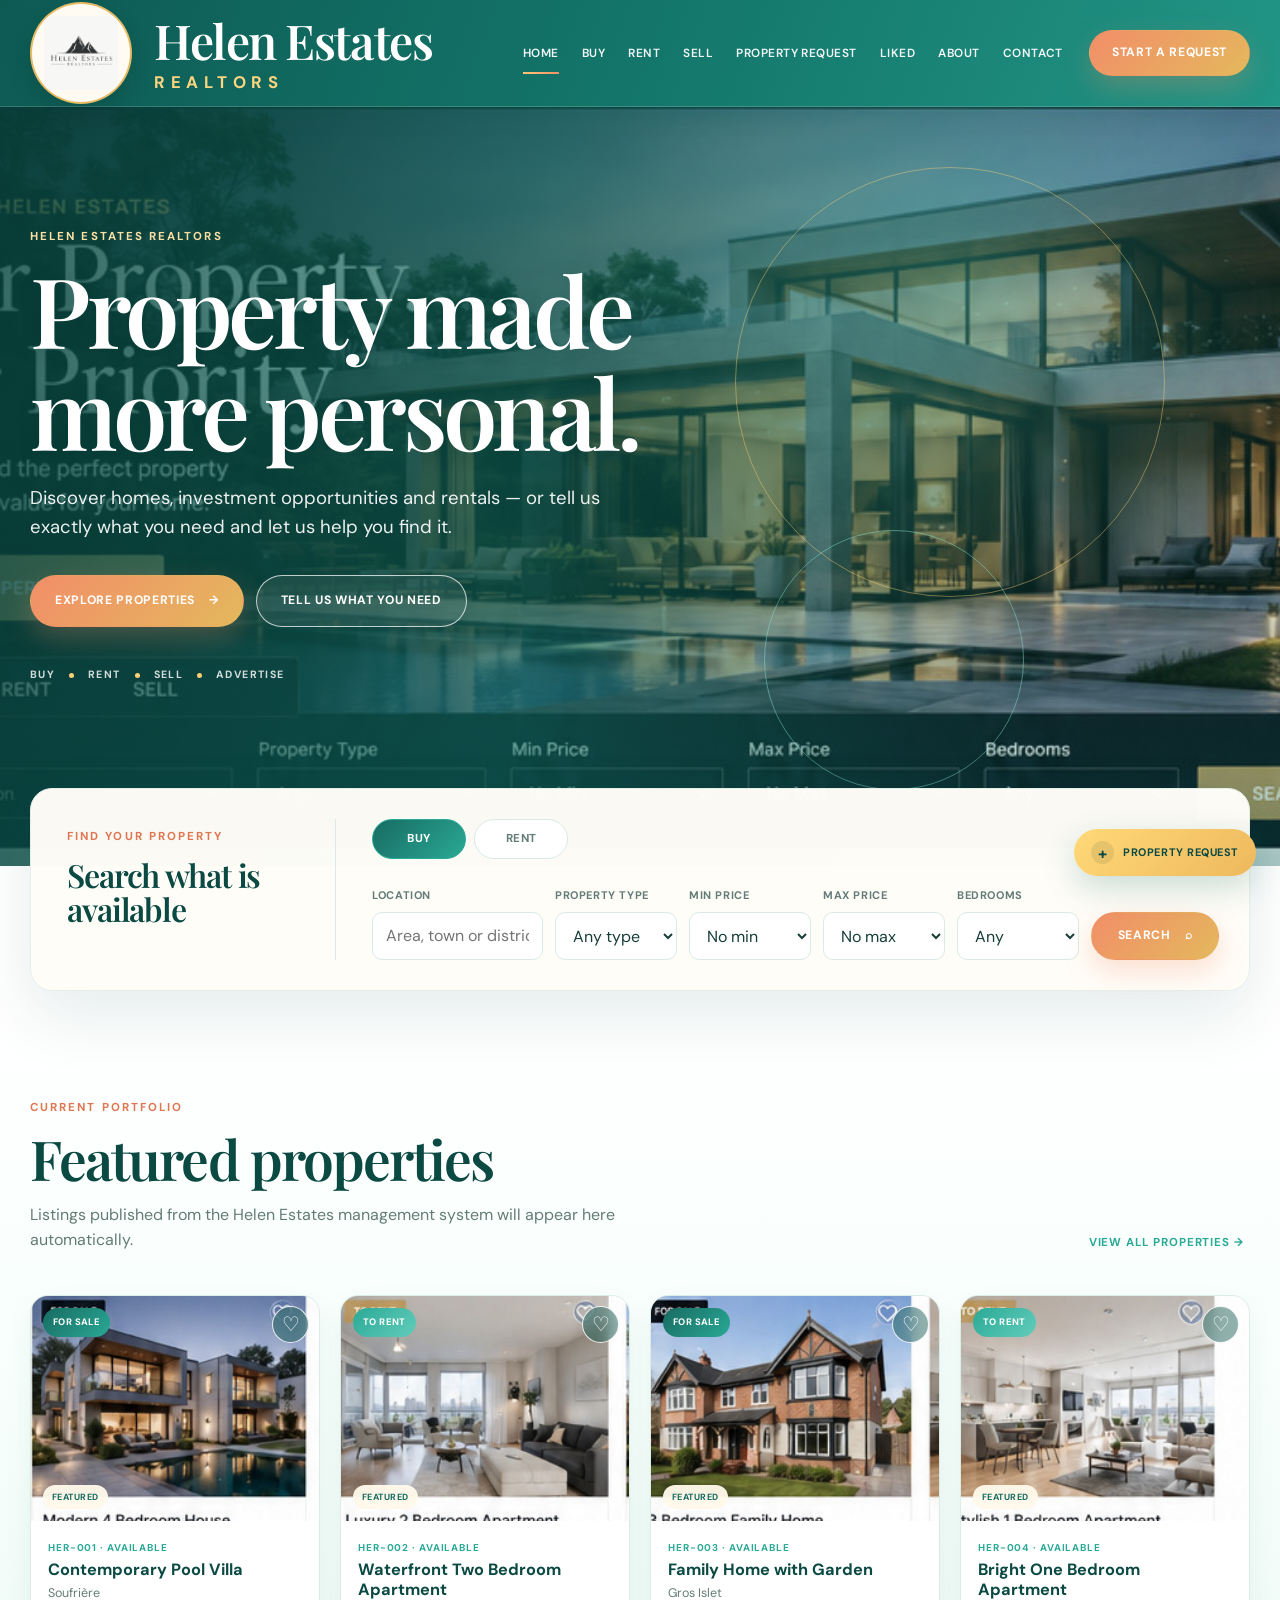
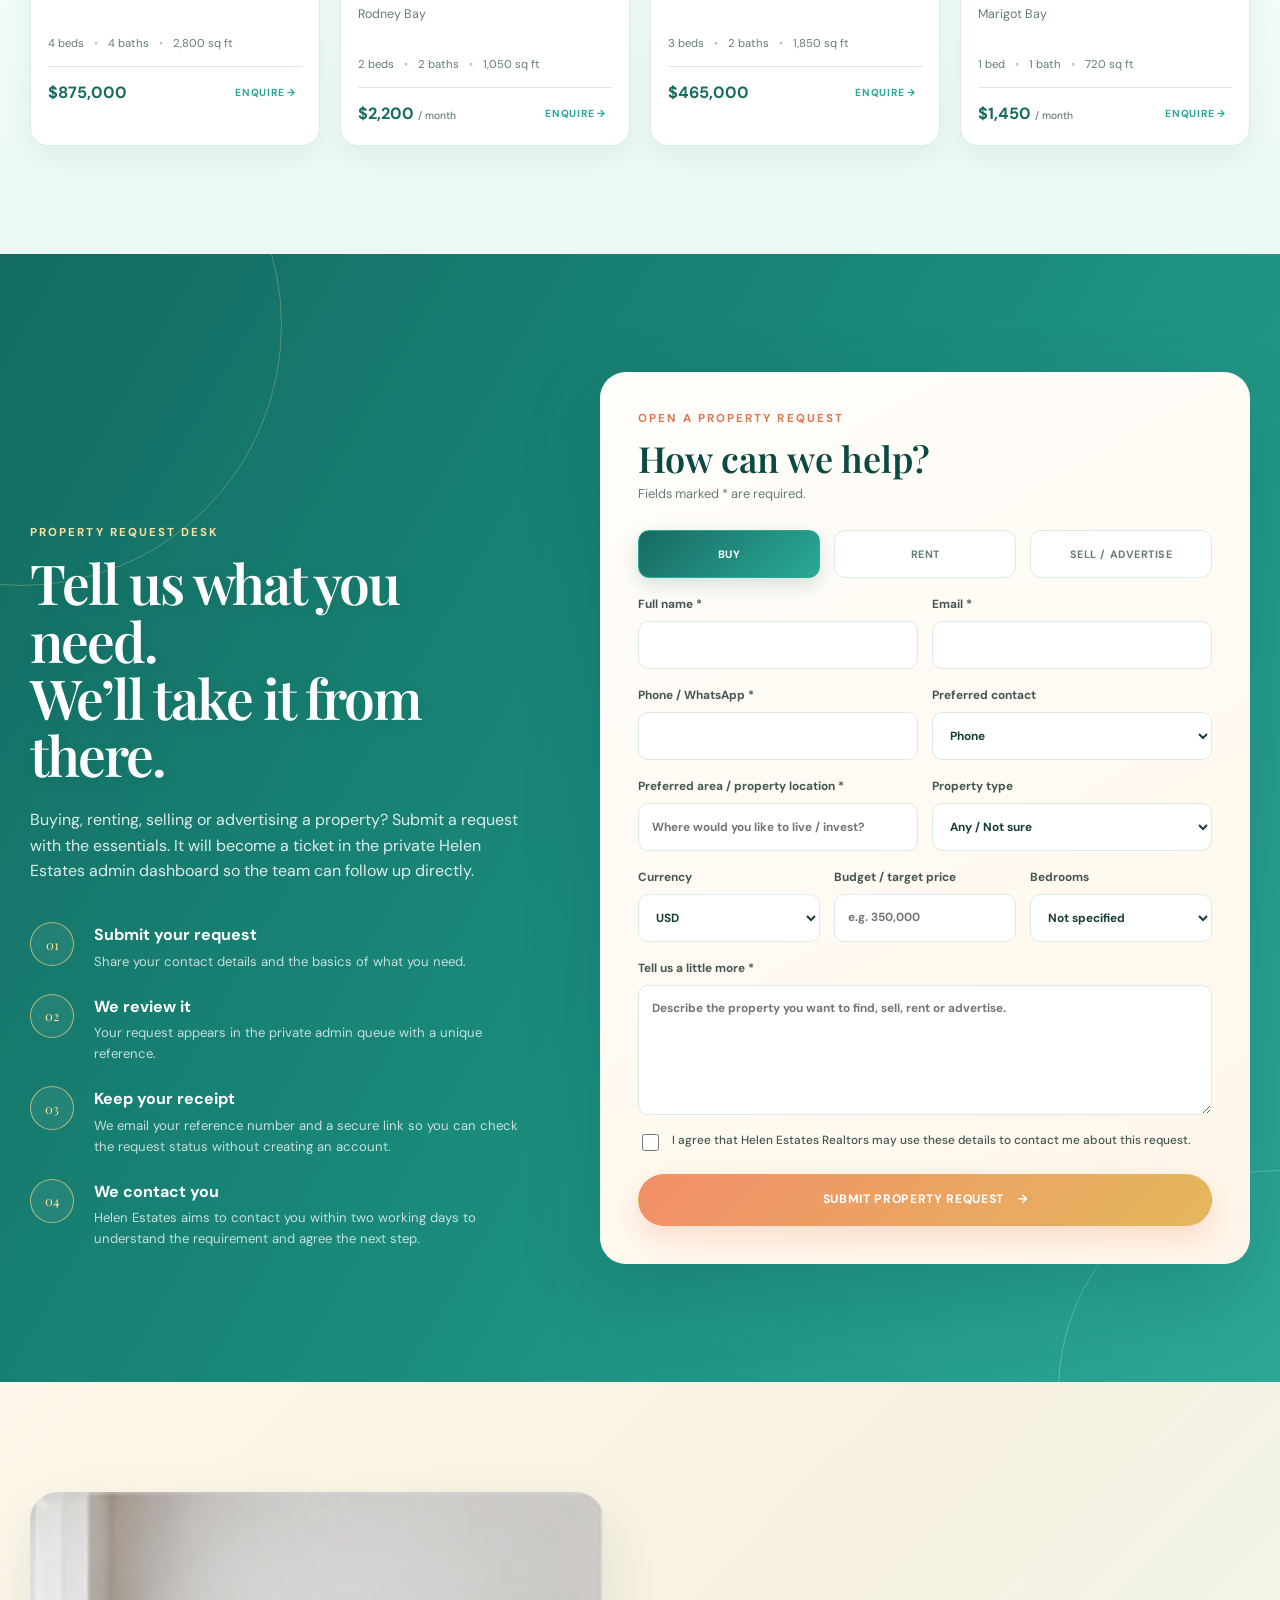
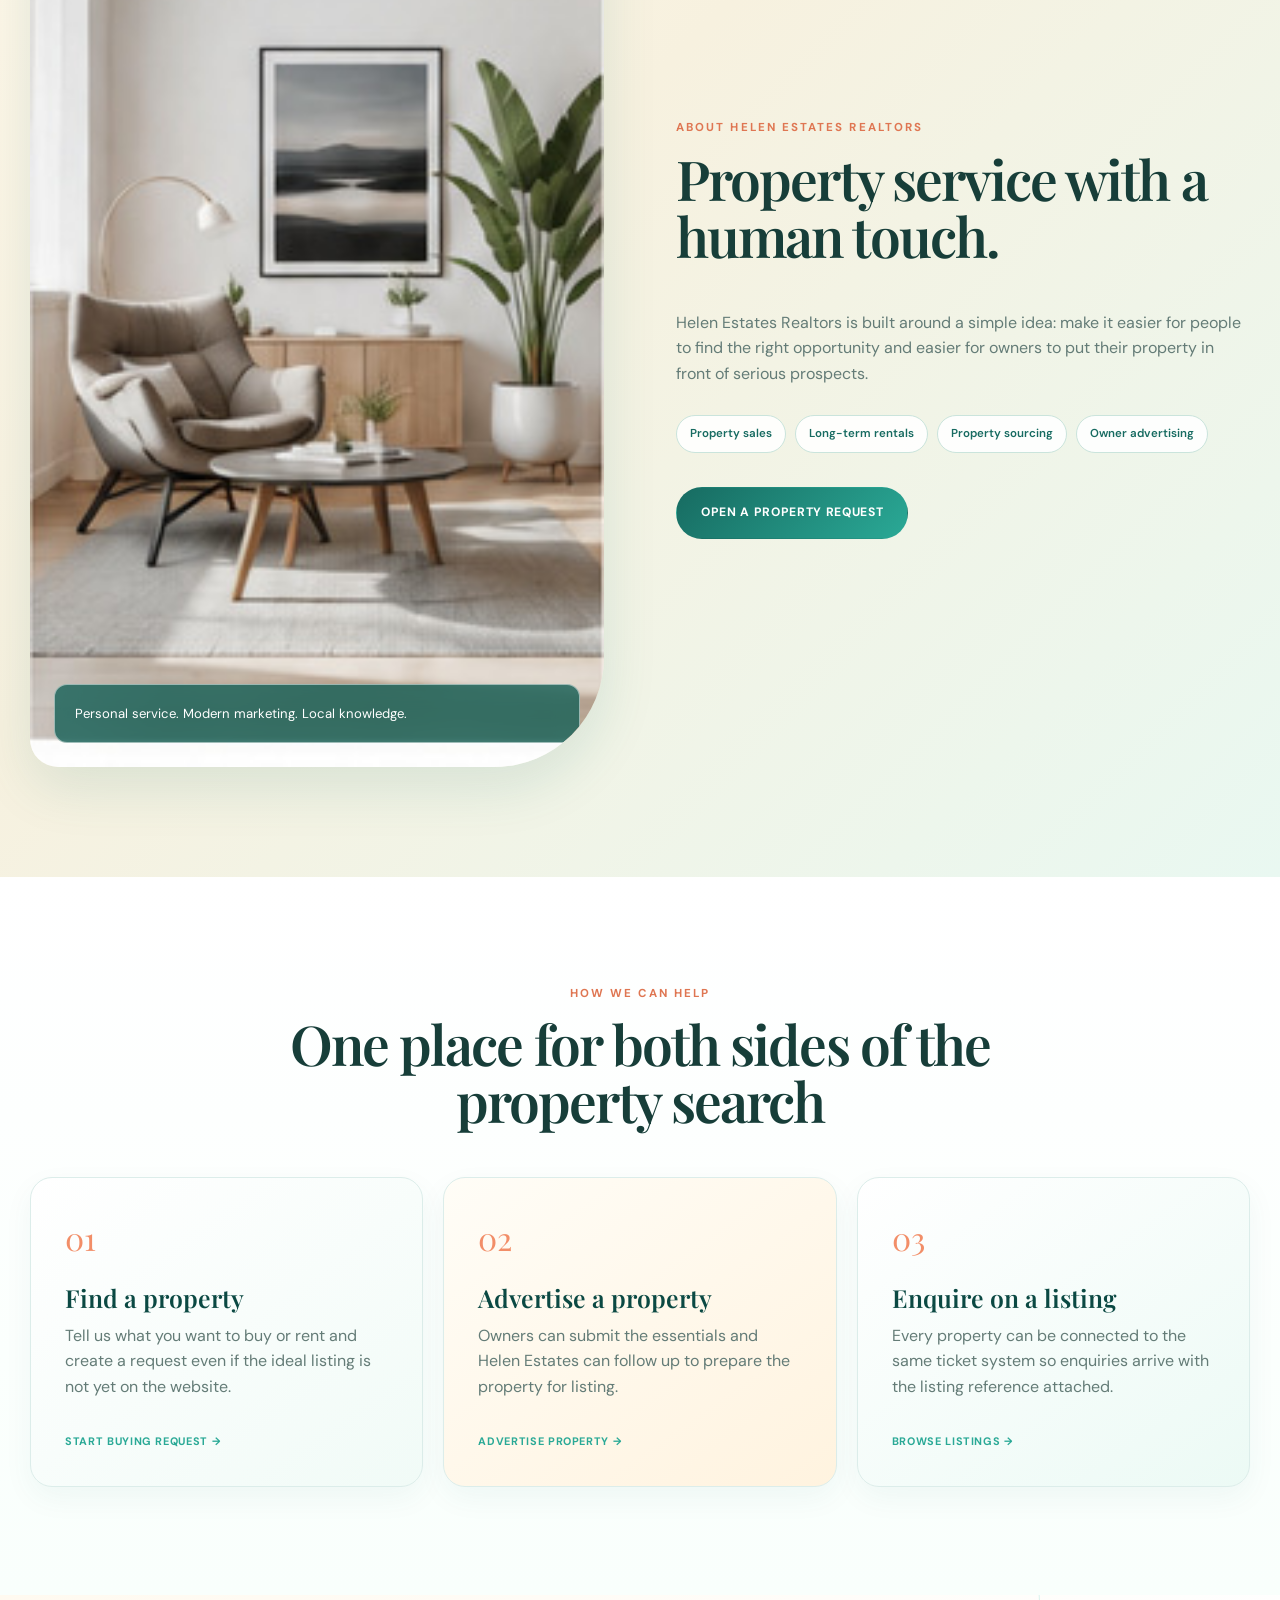
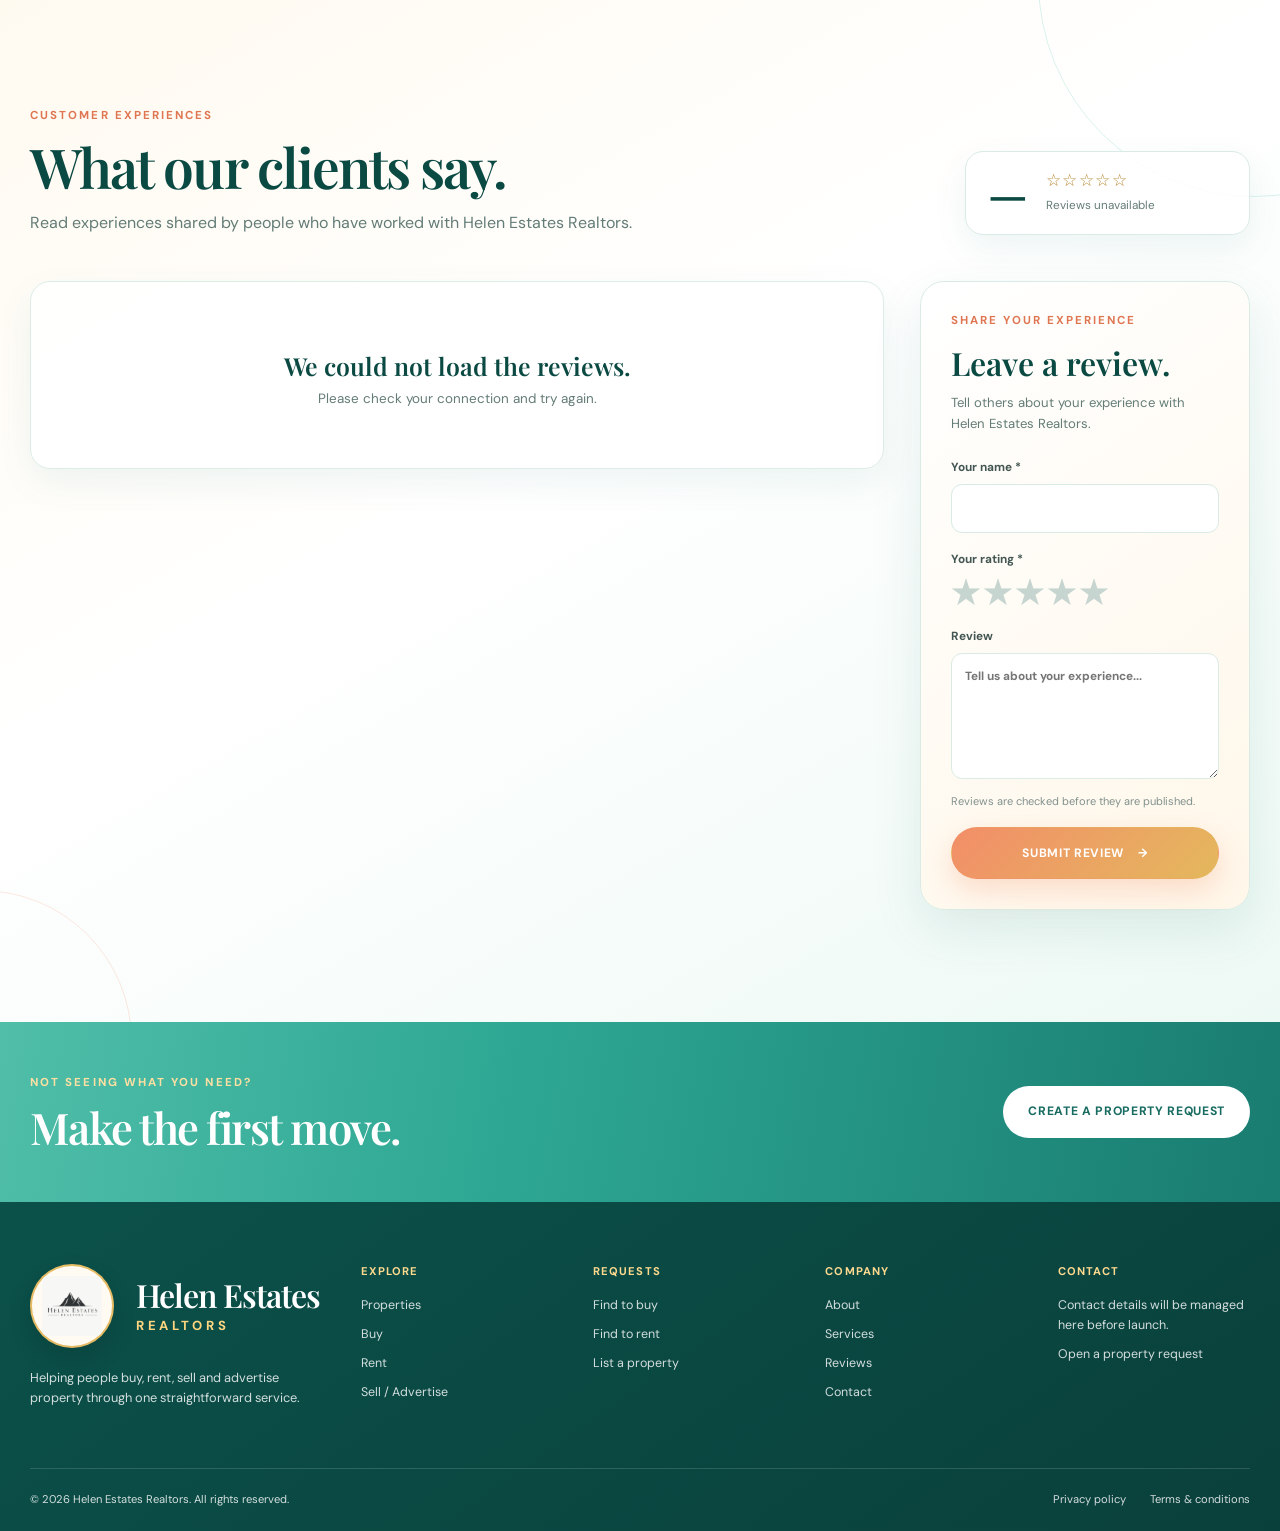
==== commit 60ce3aa0: "Update index.html" ====
--- a/index.html
+++ b/index.html
@@ -903,7 +903,36 @@
             </div>
 
 
-            <div class="form-row form-row-two">
+            <div class="form-row form-row-three">
+
+              <label>
+
+                Currency
+
+                <select
+                  id="ticket-currency"
+                  name="budgetCurrency"
+                >
+
+                  <option value="XCD">
+                    XCD
+                  </option>
+
+                  <option
+                    value="USD"
+                    selected
+                  >
+                    USD
+                  </option>
+
+                  <option value="GBP">
+                    GBP
+                  </option>
+
+                </select>
+
+              </label>
+
 
               <label id="ticket-budget-label">
 
@@ -913,7 +942,7 @@
                   id="ticket-budget"
                   name="budget"
                   type="text"
-                  placeholder="e.g. US$350,000"
+                  placeholder="e.g. 350,000"
                 />
 
               </label>
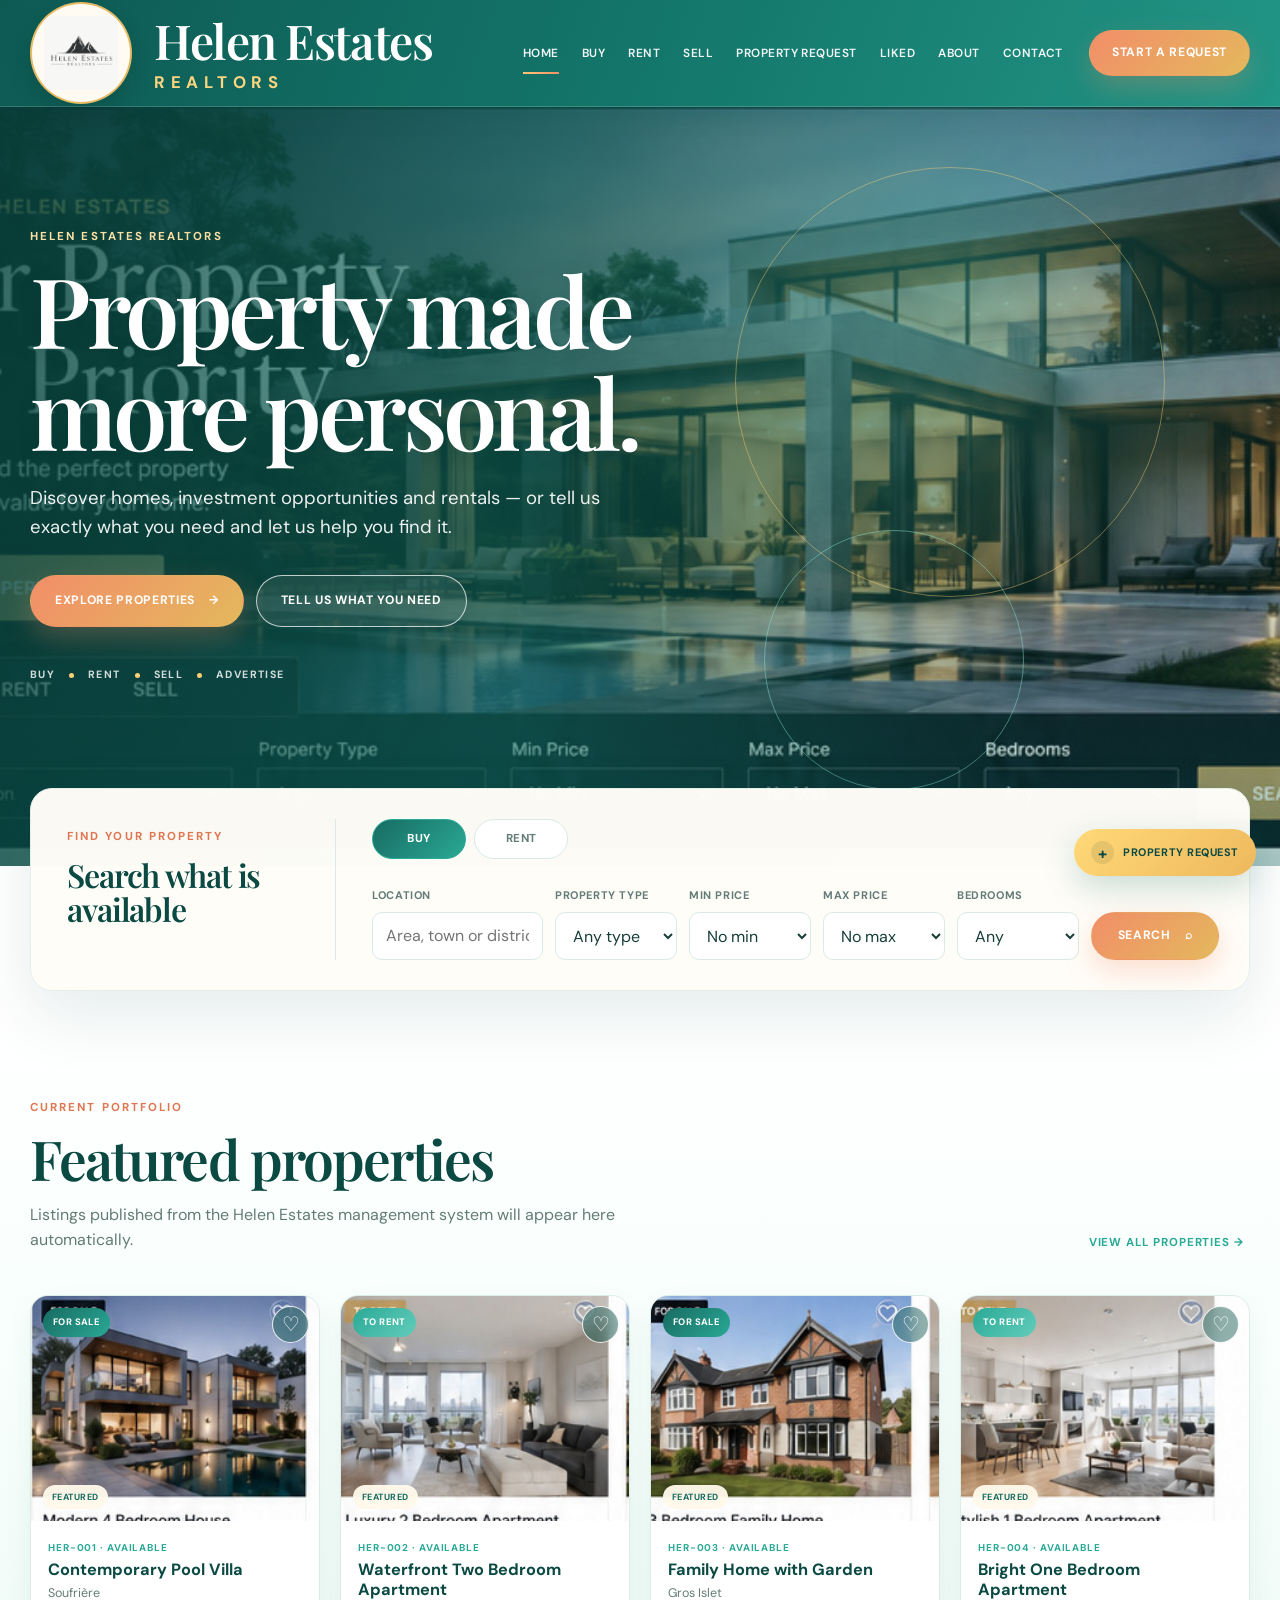
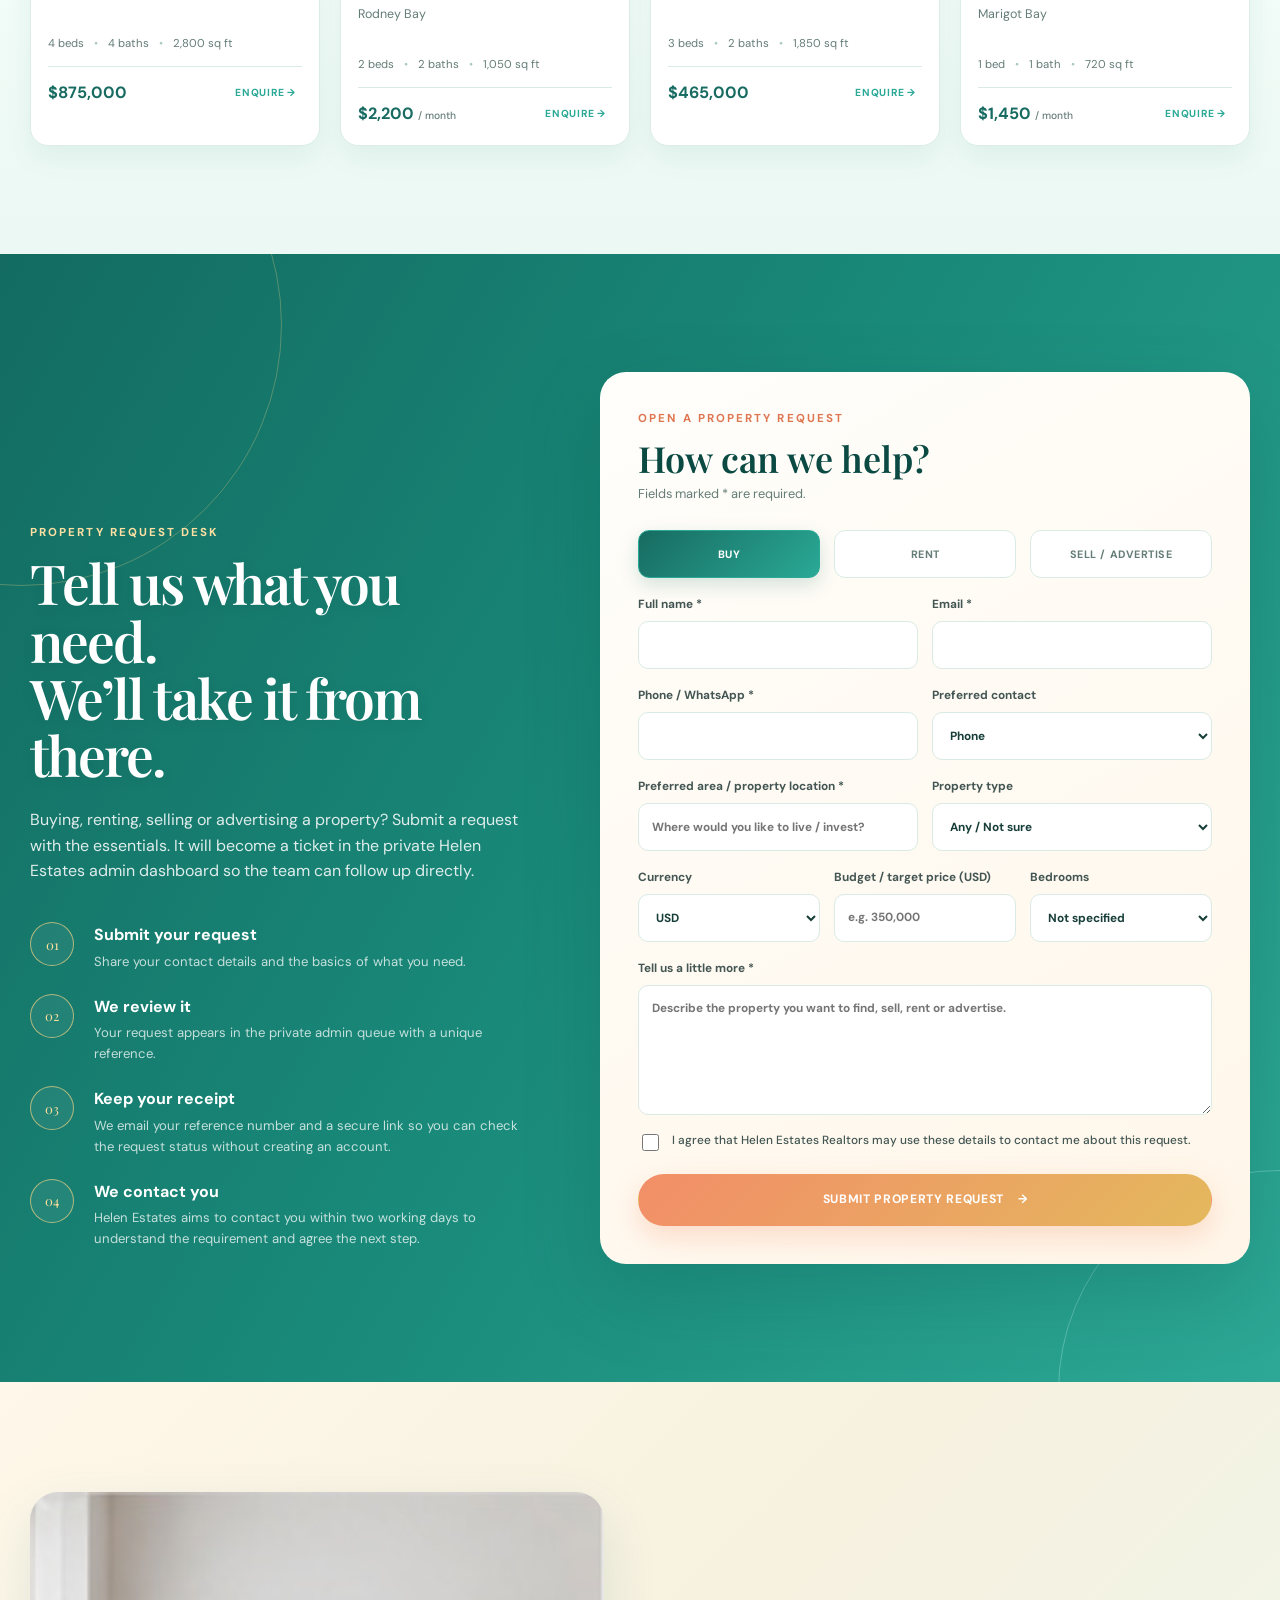
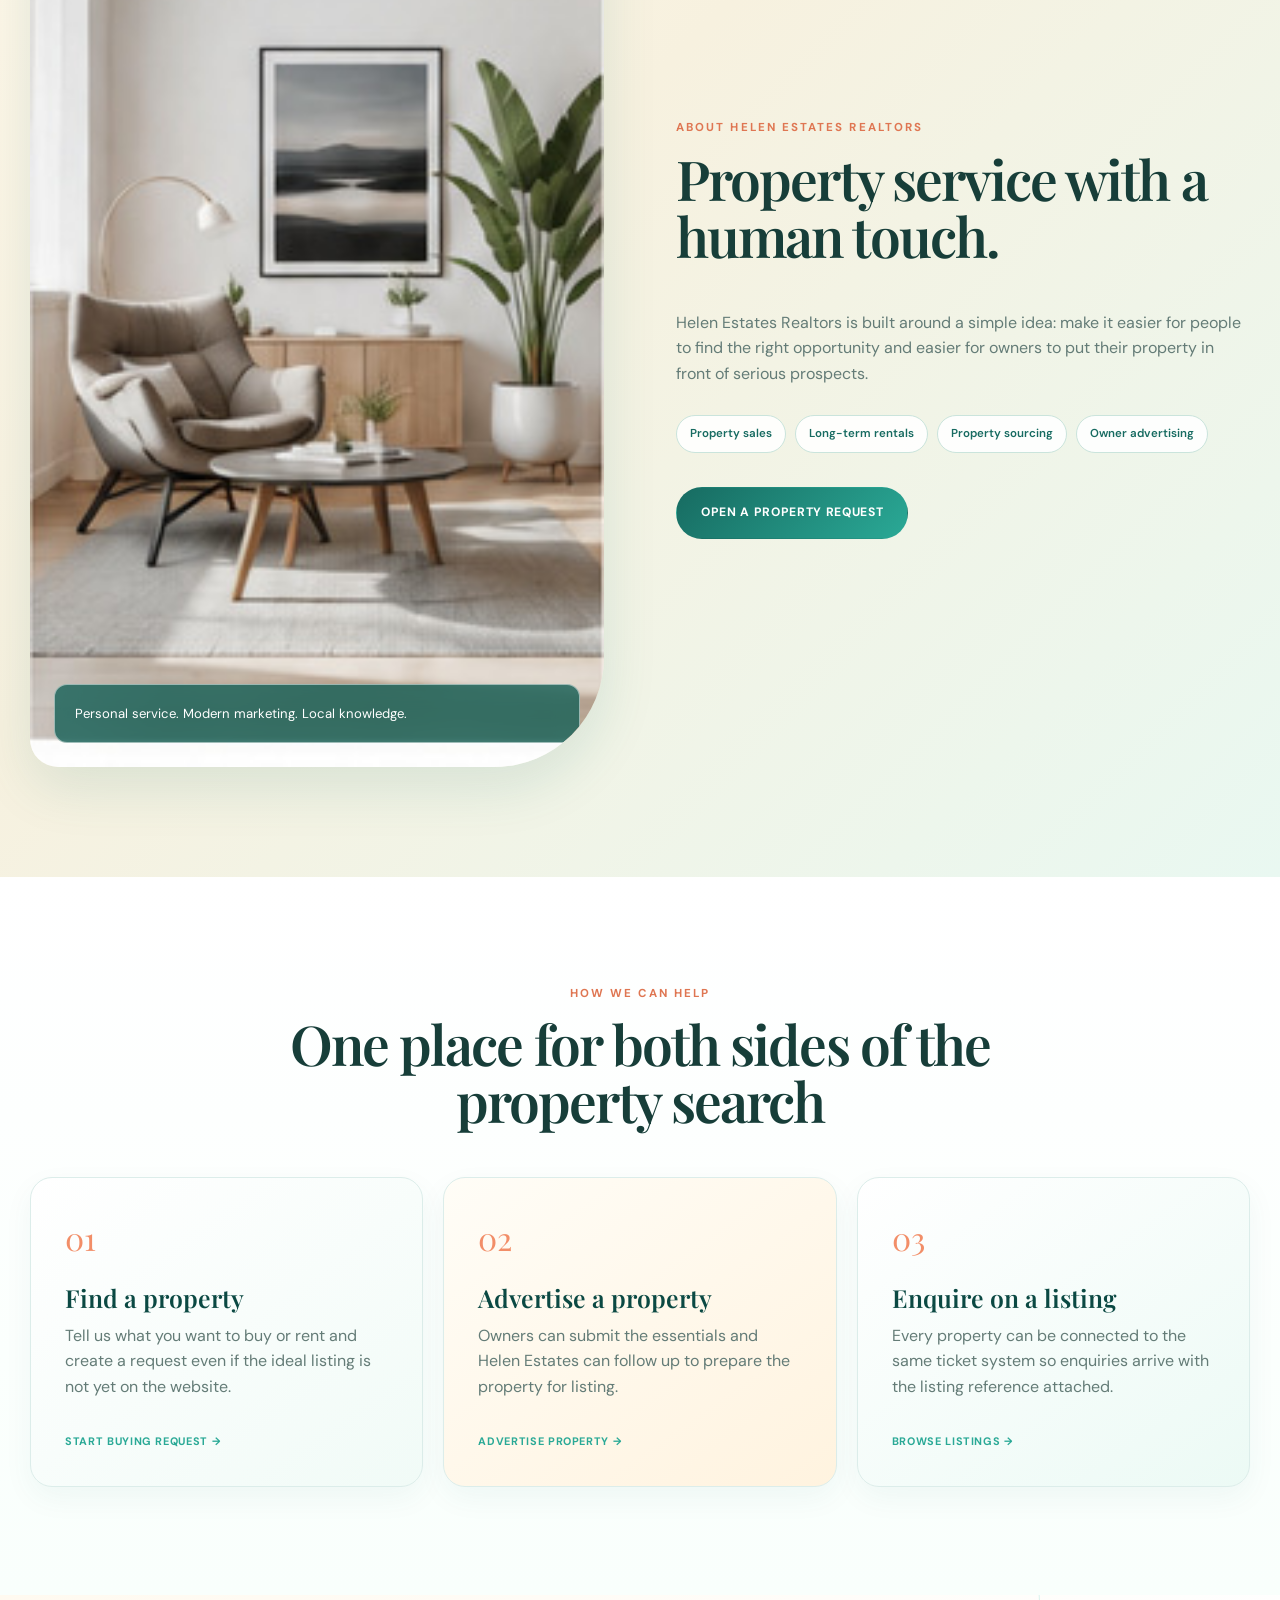
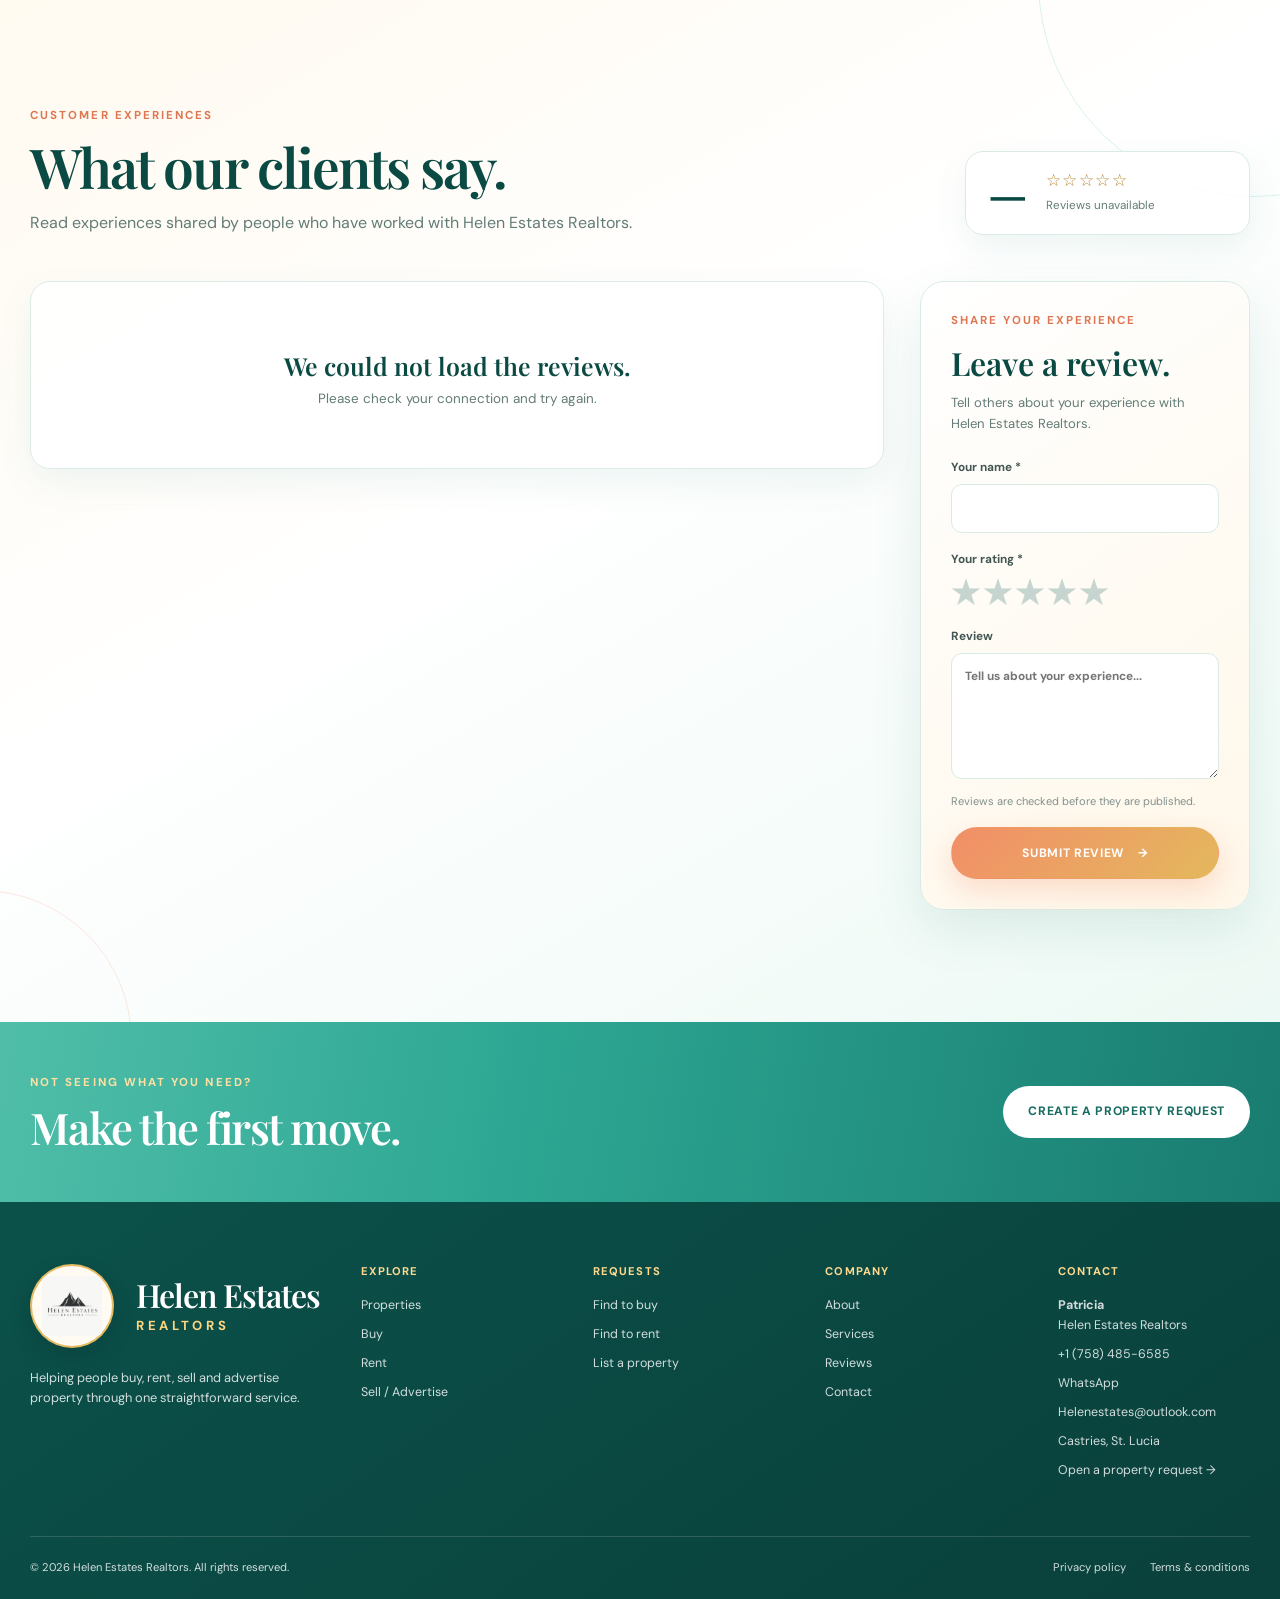
==== commit 7d962125: "Update index.html" ====
--- a/index.html
+++ b/index.html
@@ -1812,21 +1812,42 @@
       </div>
 
 
-      <div>
-
-        <h3>
-          Contact
-        </h3>
-
-        <p>
-          Contact details will be managed here before launch.
-        </p>
-
-        <a href="#request">
-          Open a property request
-        </a>
-
-      </div>
+      <div class="footer-contact">
+
+  <h3>
+    Contact
+  </h3>
+
+  <p>
+    <strong>Patricia</strong><br />
+    Helen Estates Realtors
+  </p>
+
+  <a href="tel:+17584856585">
+    +1 (758) 485-6585
+  </a>
+
+  <a
+    href="https://wa.me/17584856585"
+    target="_blank"
+    rel="noopener noreferrer"
+  >
+    WhatsApp
+  </a>
+
+  <a href="mailto:Helenestates@outlook.com">
+    Helenestates@outlook.com
+  </a>
+
+  <p>
+    Castries, St. Lucia
+  </p>
+
+  <a href="#request">
+    Open a property request →
+  </a>
+
+</div>
 
     </div>
 
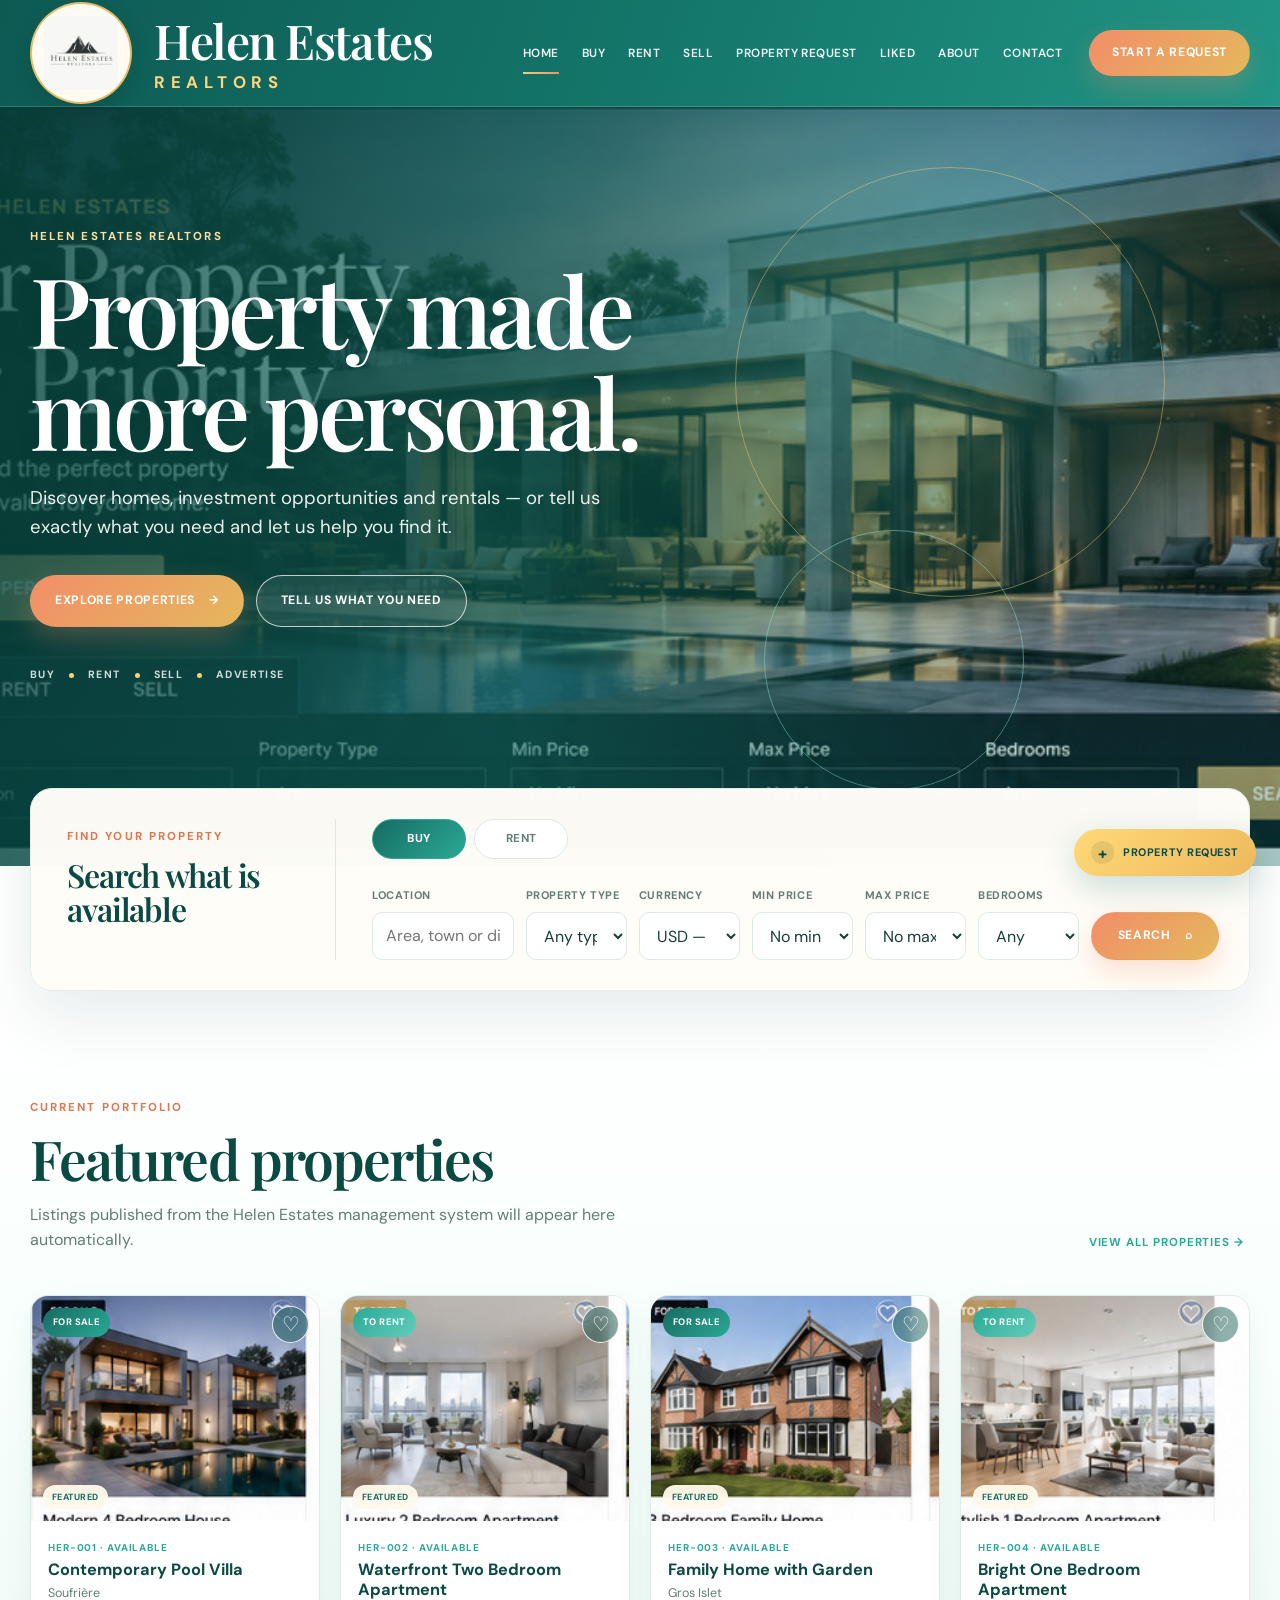
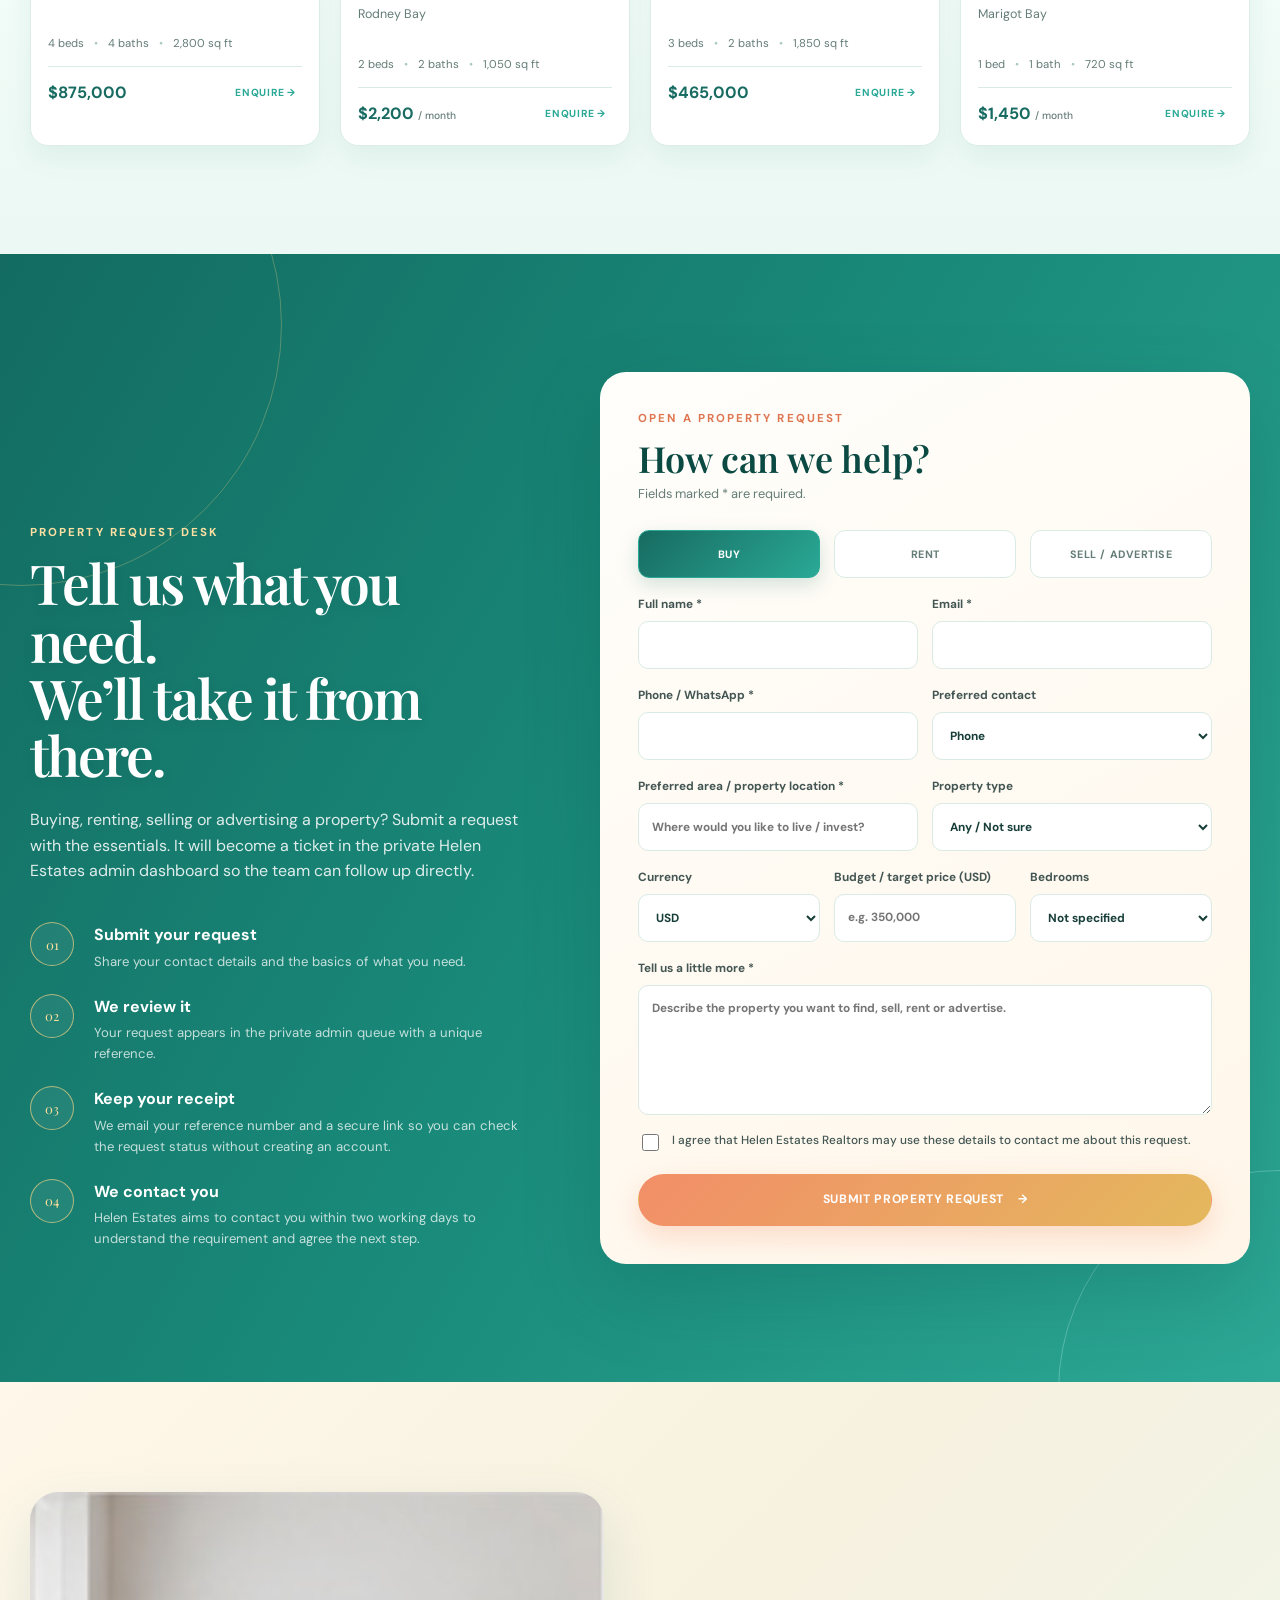
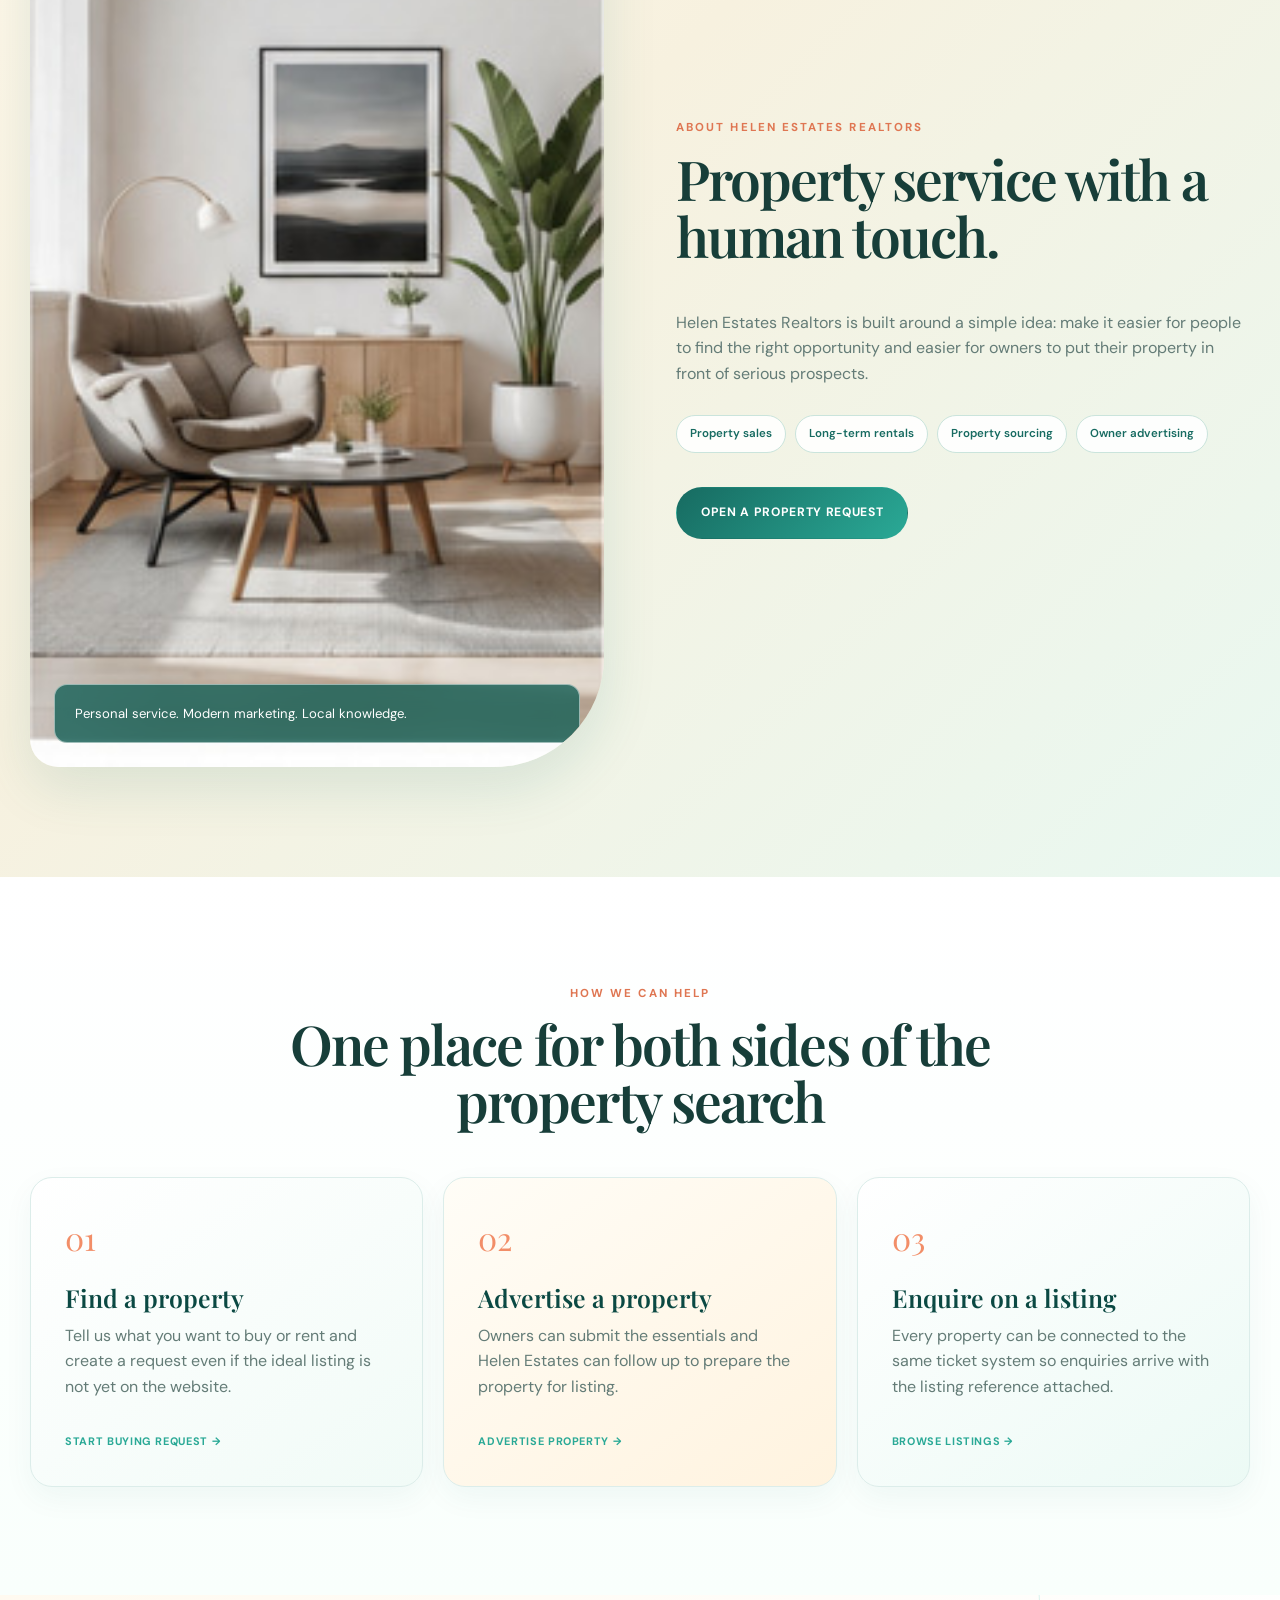
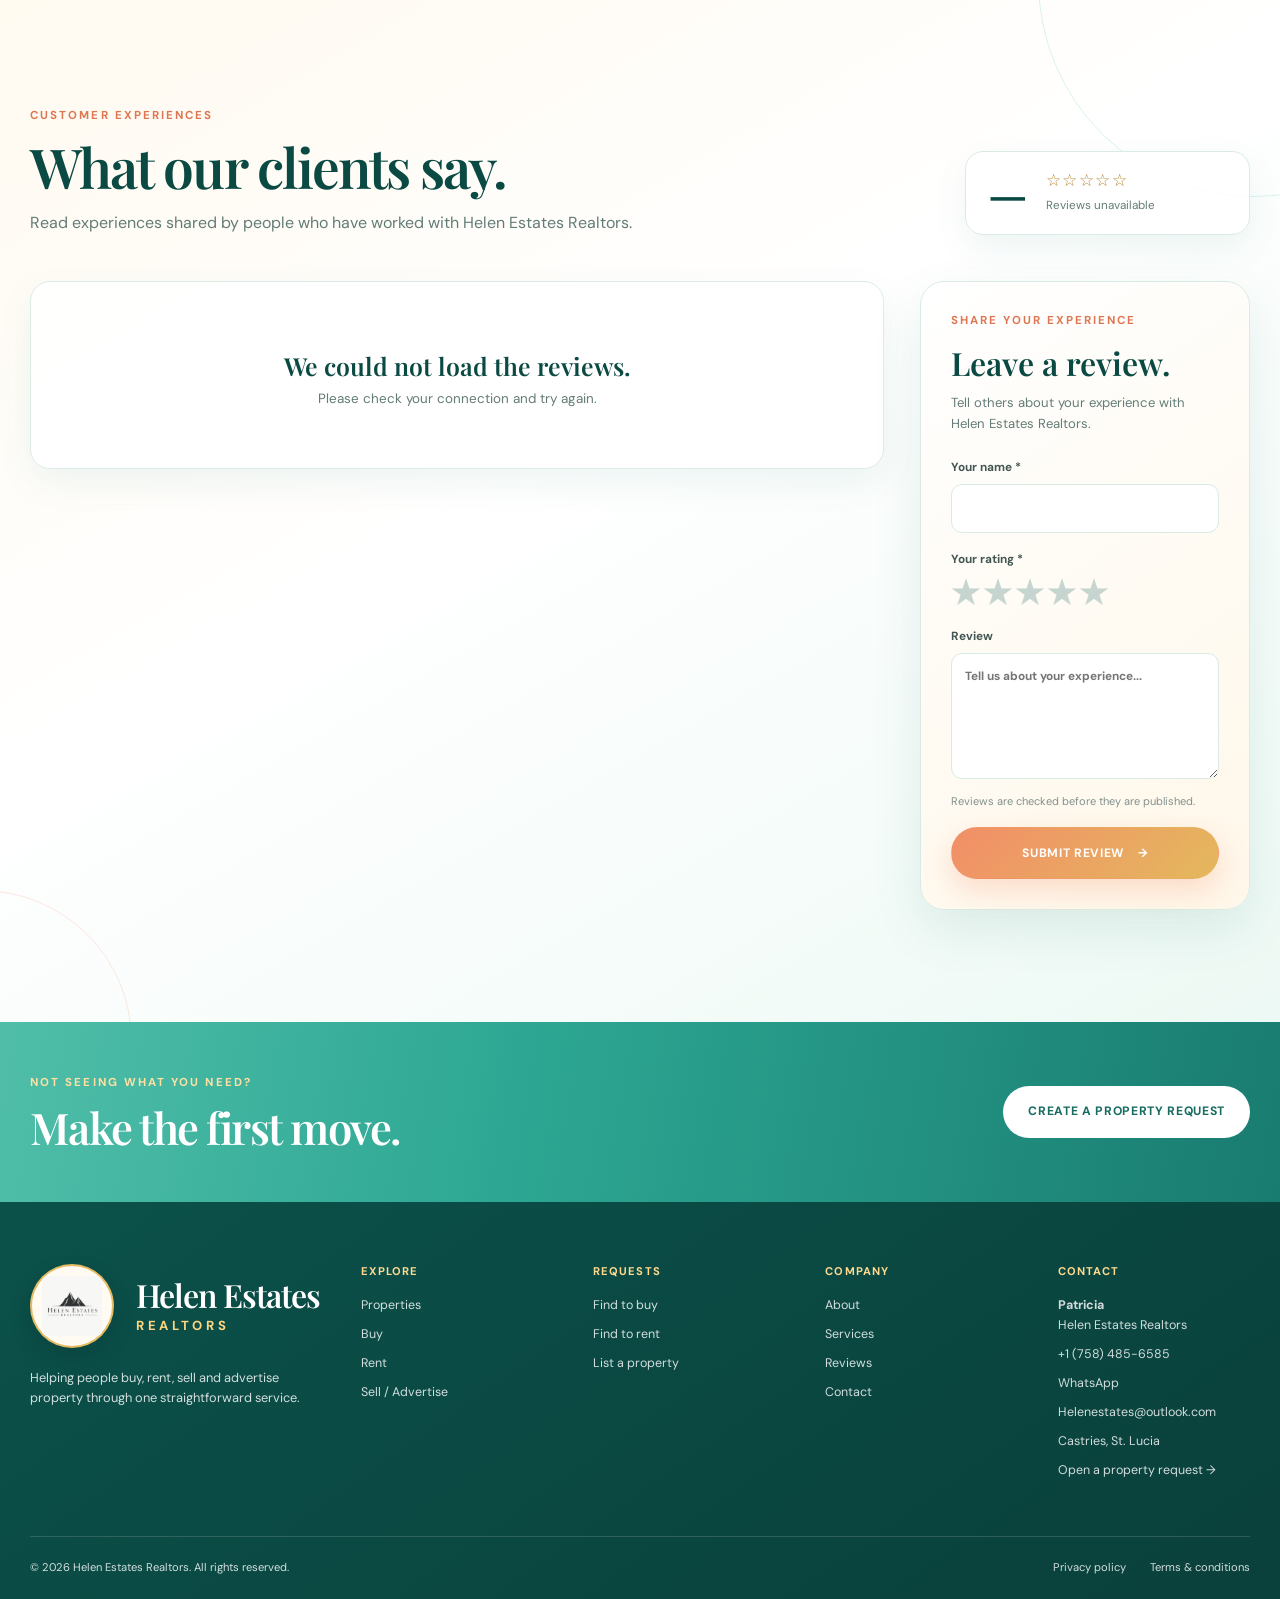
==== commit c395b69f: "Update index.html" ====
--- a/index.html
+++ b/index.html
@@ -52,6 +52,15 @@
   />
 
   <script src="supabase-config.js"></script>
+
+  <style>
+    /* Keep the expanded currency-aware search on one row on large screens. */
+    @media (min-width: 1141px) {
+      .search-form {
+        grid-template-columns: 1.4fr repeat(5, 1fr) auto;
+      }
+    }
+  </style>
 
 </head>
 
@@ -385,6 +394,33 @@
 
             </label>
 
+            <label>
+
+              <span>
+                Currency
+              </span>
+
+              <select id="search-currency">
+
+                <option value="XCD">
+                  XCD — EC$
+                </option>
+
+                <option
+                  value="USD"
+                  selected
+                >
+                  USD — US$
+                </option>
+
+                <option value="GBP">
+                  GBP — £
+                </option>
+
+              </select>
+
+            </label>
+
 
             <label>
 
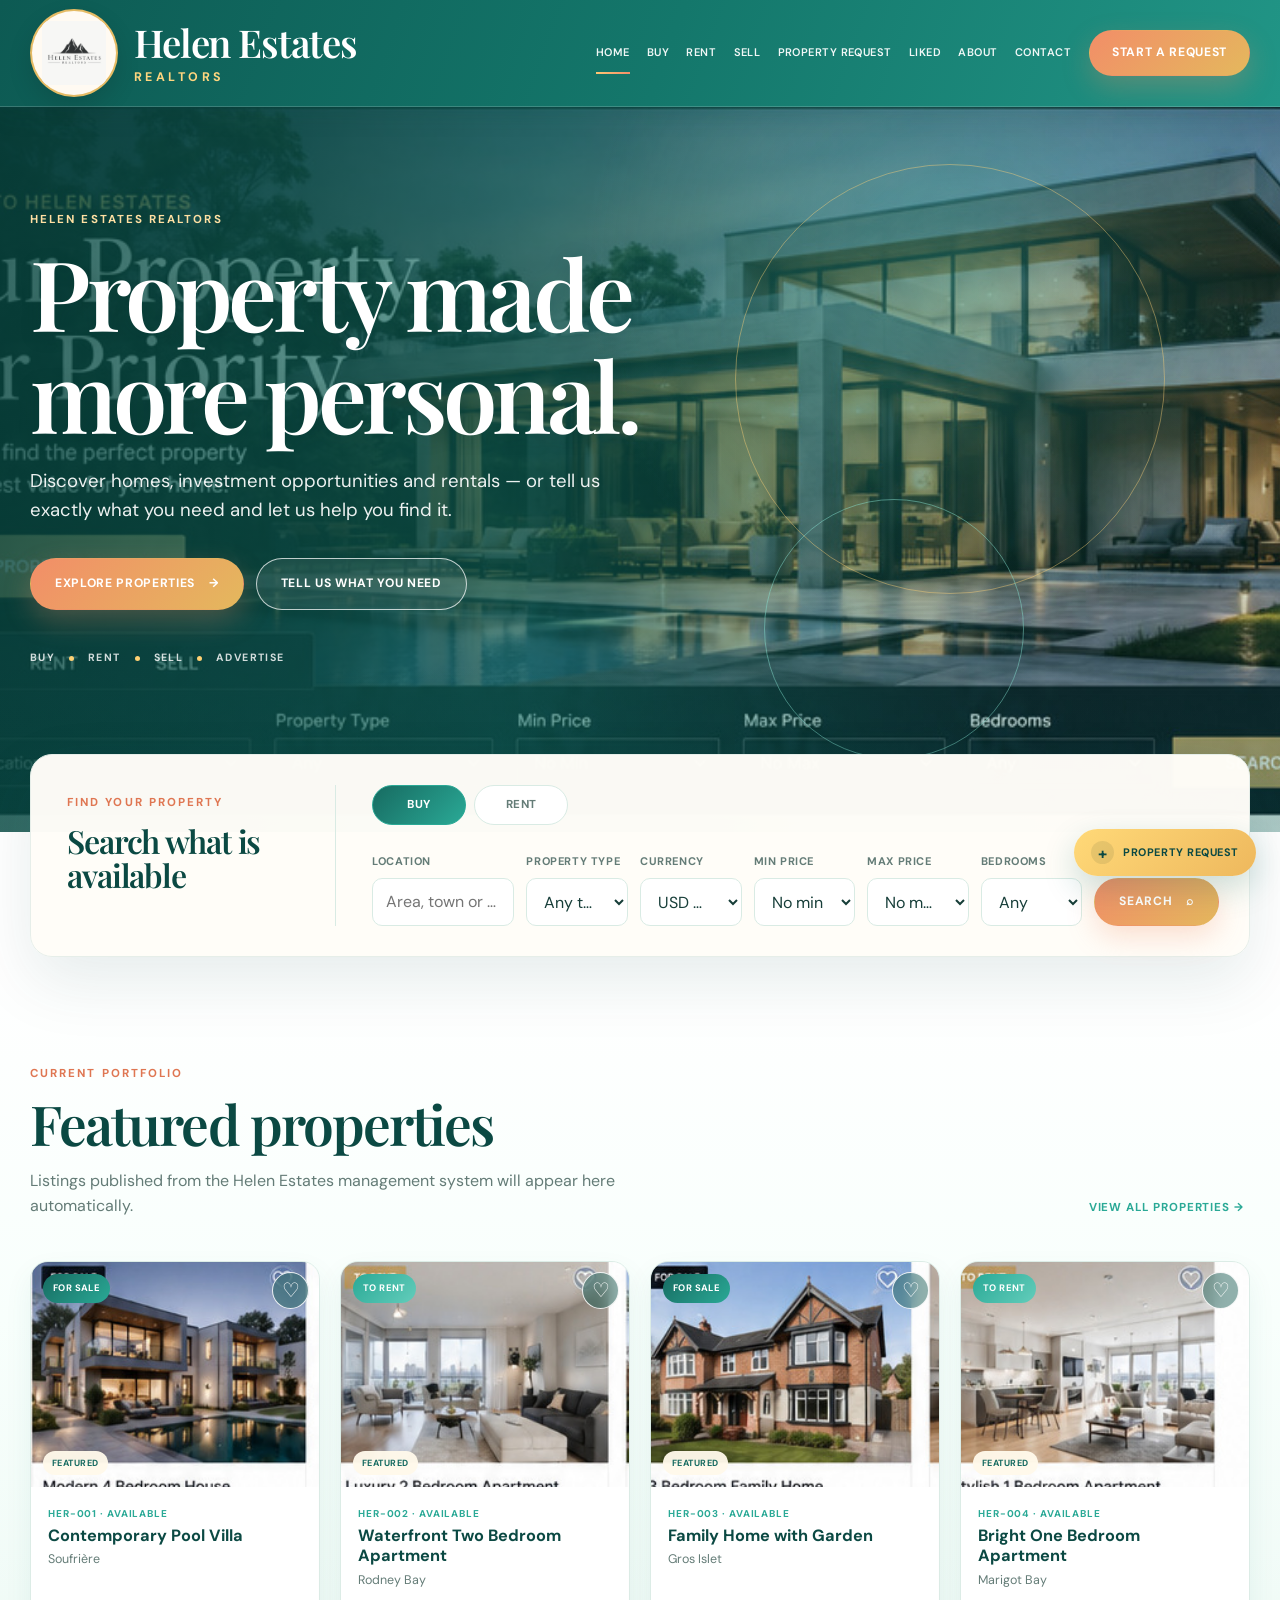
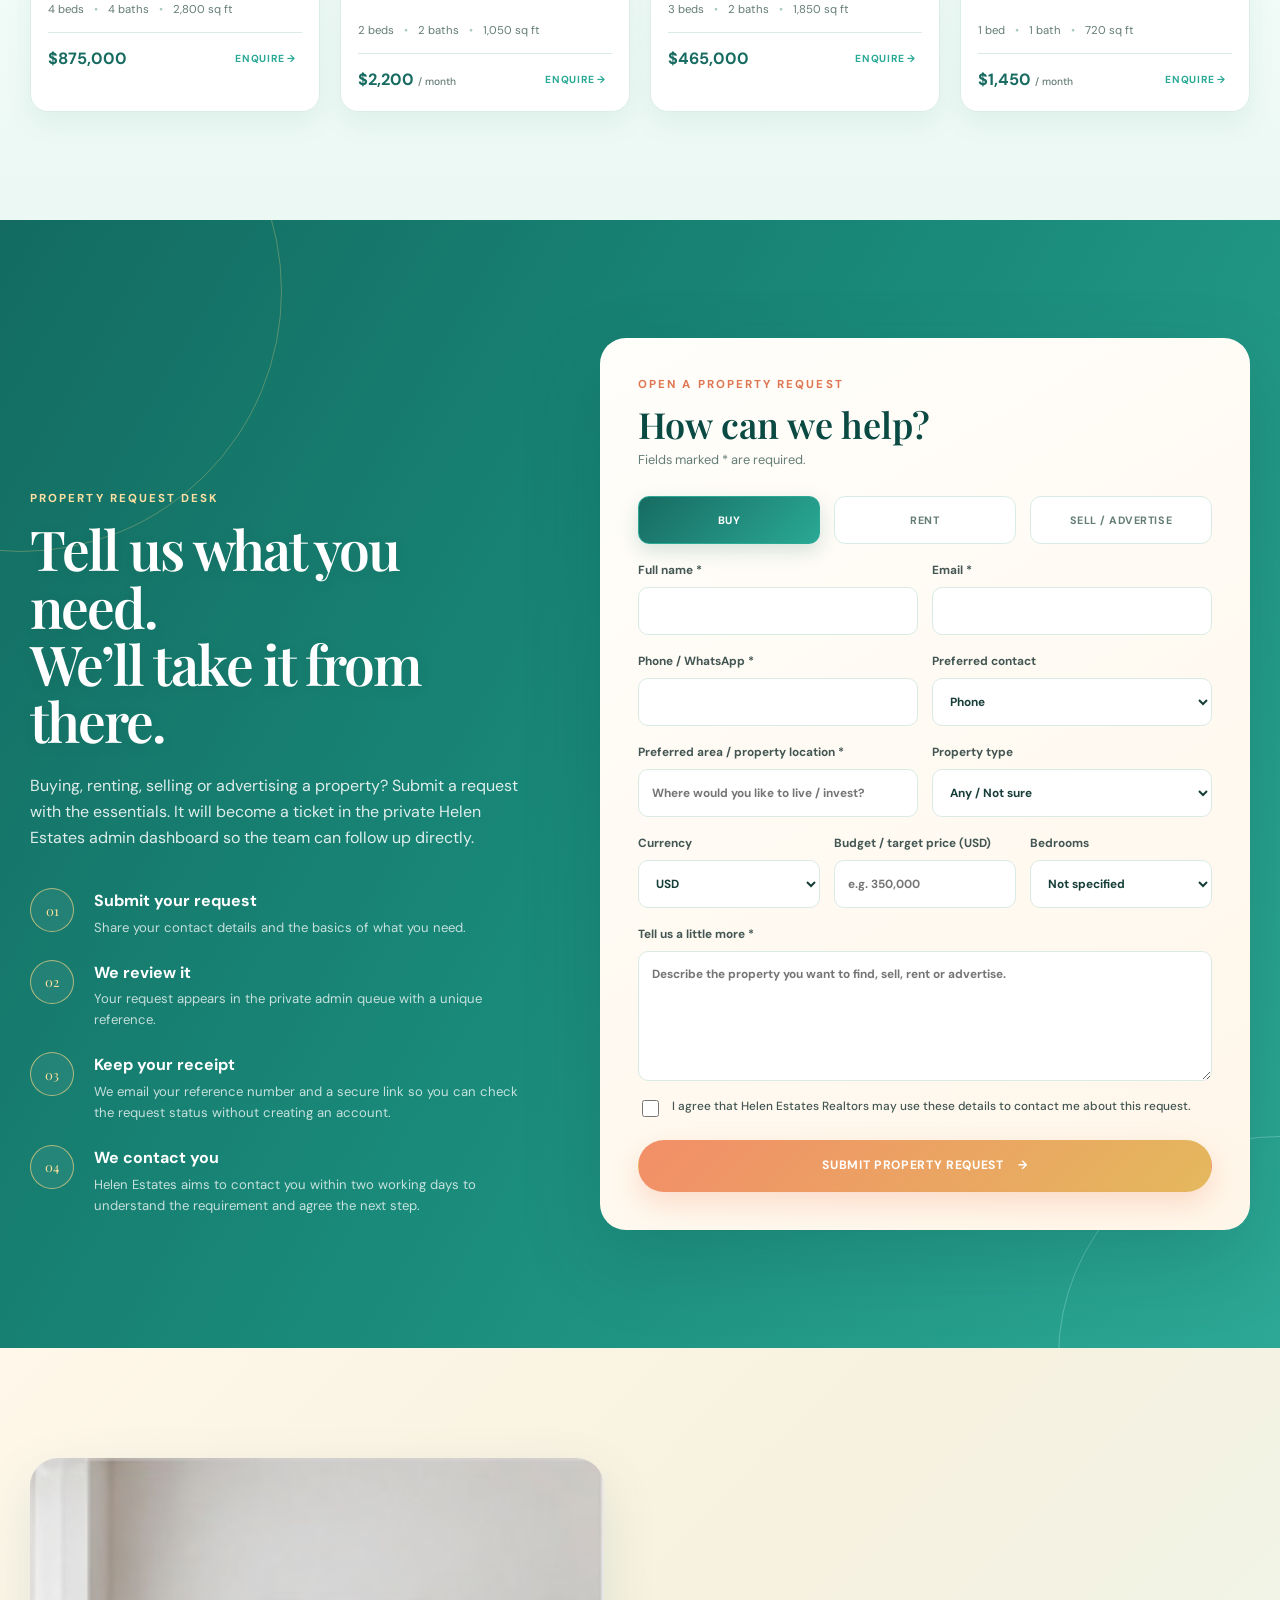
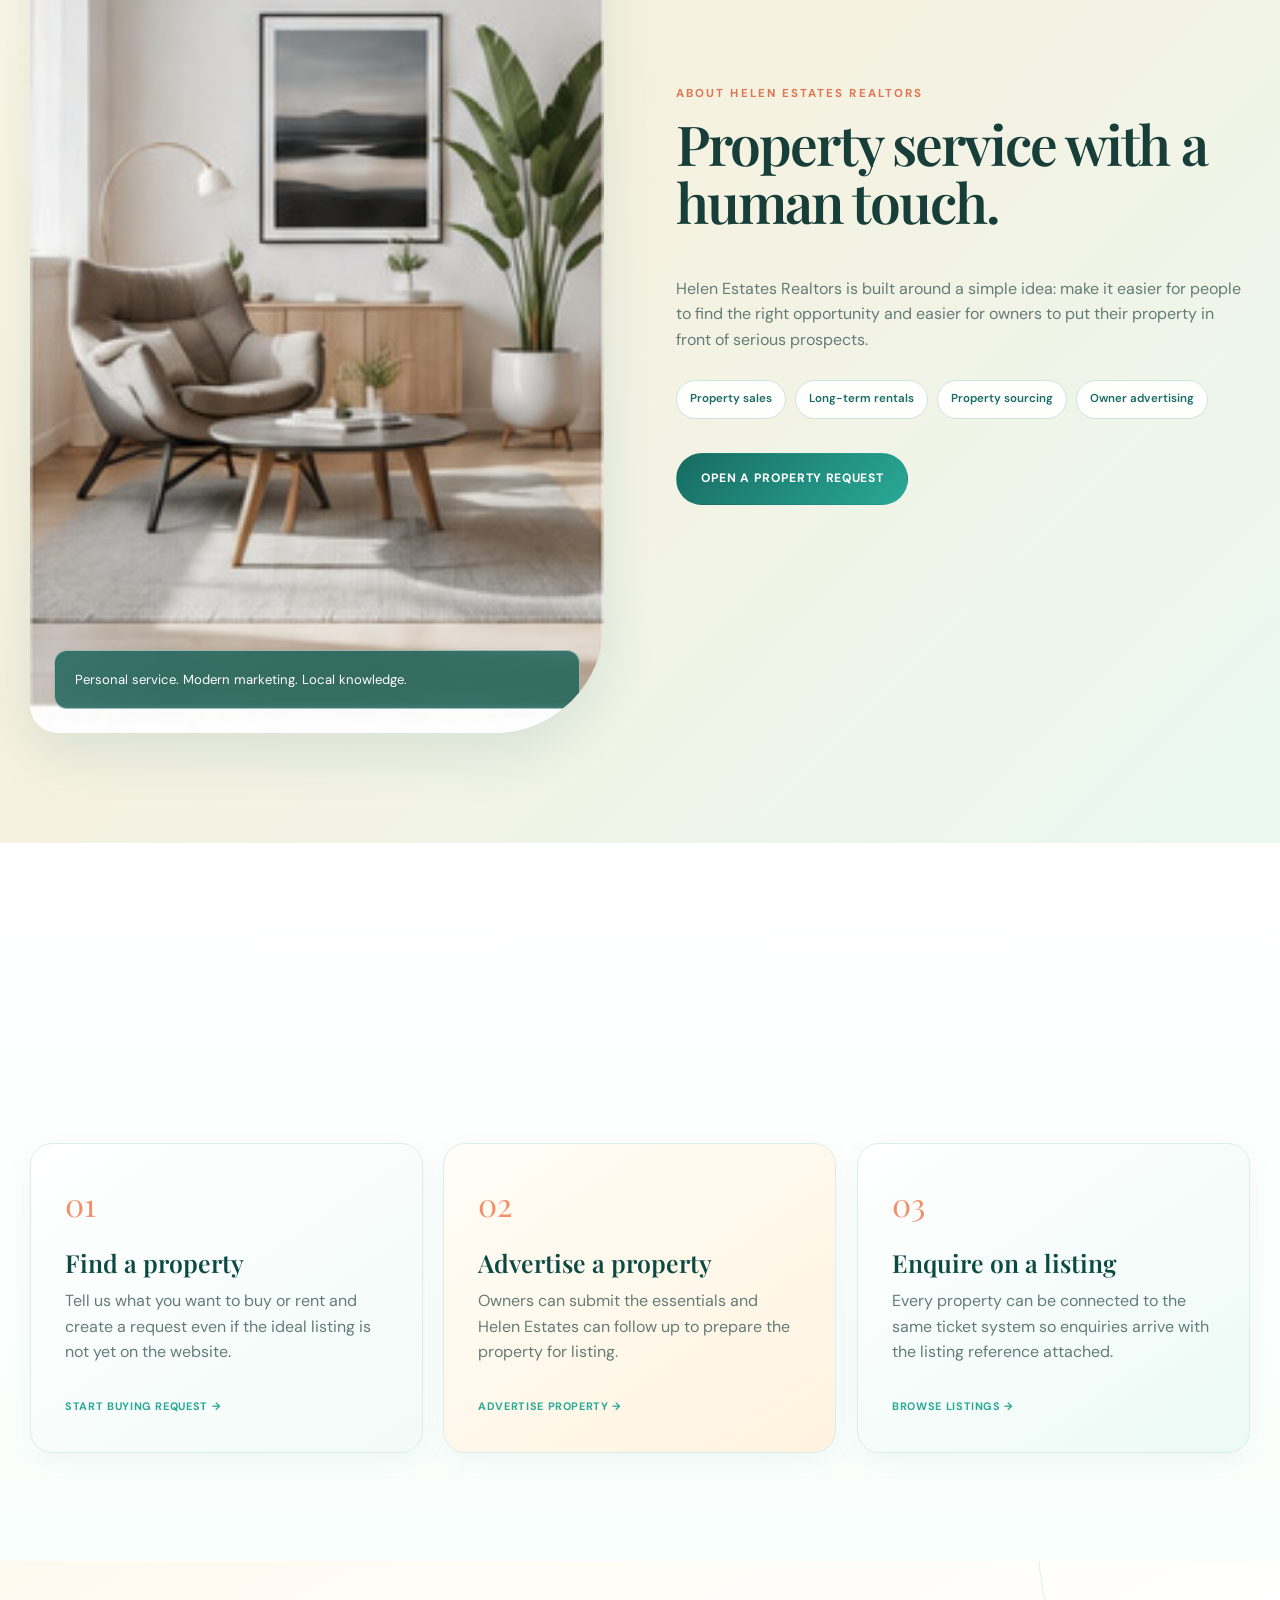
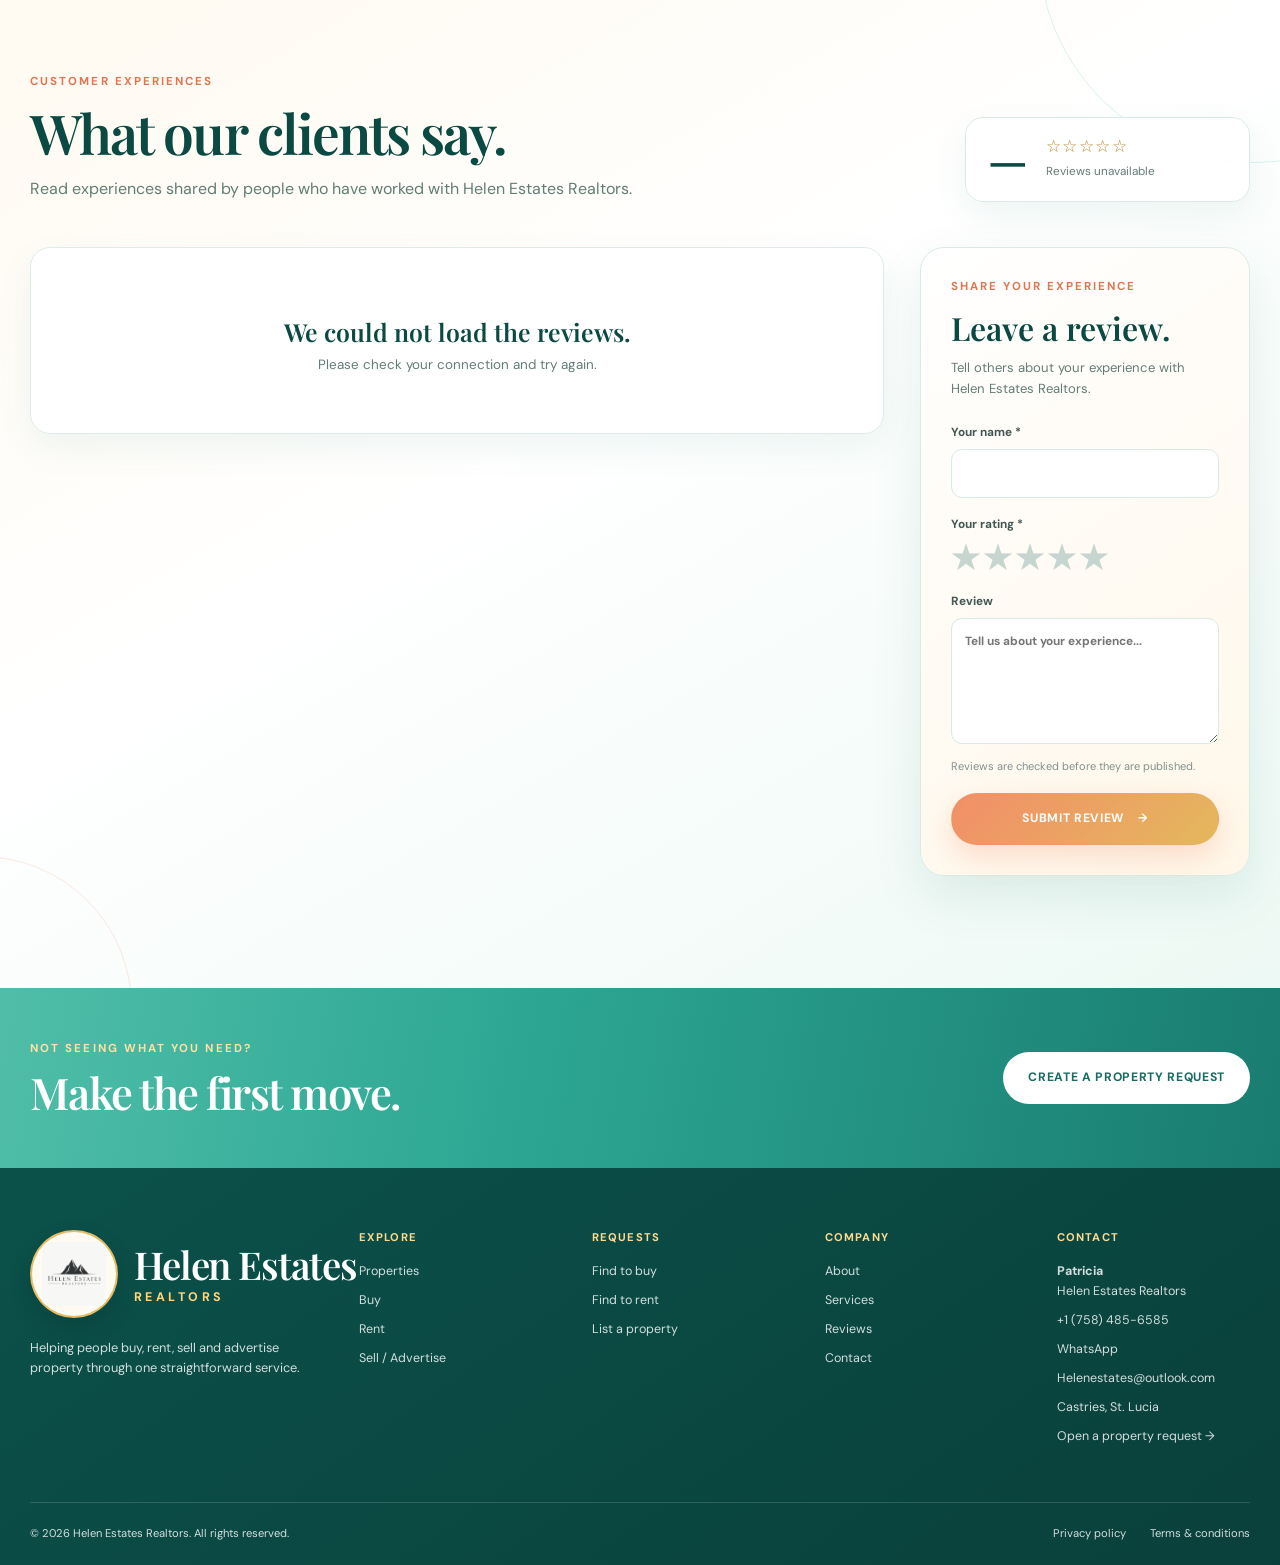
==== commit f3f57784: "Update index.html" ====
--- a/index.html
+++ b/index.html
@@ -1943,6 +1943,8 @@
 
   <script src="reviews.js"></script>
 
+  <script src="animations.js"></script>
+
 </body>
 
 </html>
--- a/styles.css
+++ b/styles.css
@@ -942,8 +942,8 @@
   display: grid;
 
   grid-template-columns:
-    1.4fr
-    repeat(4, 1fr)
+    1.35fr
+    repeat(5, minmax(0, 1fr))
     auto;
 
   gap: 12px;
@@ -1845,7 +1845,7 @@
 .about-image {
   position: relative;
 
-  min-height: 570px;
+  min-height: 520px;
 
   overflow: hidden;
 
@@ -1862,7 +1862,7 @@
   width: 100%;
   height: 100%;
 
-  min-height: 570px;
+  min-height: 520px;
 
   object-fit: cover;
 }
@@ -2607,7 +2607,7 @@
 
   .about-image,
   .about-image img {
-    min-height: 470px;
+    min-height: 440px;
   }
 
 
@@ -2801,7 +2801,7 @@
 
   .about-image,
   .about-image img {
-    min-height: 390px;
+    min-height: 340px;
   }
 
 
@@ -4388,3 +4388,782 @@
 
 }
 
+/* =========================================================
+   FINAL RESPONSIVE POLISH
+   Added September 2026
+   ========================================================= */
+
+html,
+body {
+  max-width: 100%;
+  overflow-x: clip;
+}
+
+/* Keep long labels, prices and links from forcing overflow. */
+.property-card,
+.ticket-card,
+.search-shell,
+.review-card,
+.review-form-card,
+.status-card,
+.footer-grid > *,
+.request-grid > *,
+.about-grid > * {
+  min-width: 0;
+}
+
+img,
+svg,
+video,
+canvas {
+  max-width: 100%;
+}
+
+/* Better keyboard visibility across the public site. */
+a:focus-visible,
+button:focus-visible,
+input:focus-visible,
+select:focus-visible,
+textarea:focus-visible {
+  outline: 3px solid rgba(99, 205, 187, 0.75);
+  outline-offset: 3px;
+}
+
+/* The search now has Currency in addition to the original fields. */
+.search-form > * {
+  min-width: 0;
+}
+
+.search-form input,
+.search-form select {
+  text-overflow: ellipsis;
+}
+
+/* Prevent oversized hero text on mid-sized laptops. */
+@media (max-width: 1280px) {
+  .nav-wrap {
+    gap: 18px;
+  }
+
+  .brand {
+    gap: 16px;
+  }
+
+  .brand-badge {
+    width: 88px;
+    height: 88px;
+  }
+
+  .brand-wordmark strong {
+    font-size: clamp(1.8rem, 3vw, 2.45rem);
+  }
+
+  .brand-wordmark small {
+    font-size: 0.78rem;
+    letter-spacing: 0.28em;
+  }
+
+  .main-nav {
+    gap: clamp(11px, 1.35vw, 20px);
+  }
+
+  .main-nav a {
+    font-size: 0.69rem;
+  }
+
+  .hero {
+    min-height: 700px;
+  }
+
+  .hero h1 {
+    max-width: 760px;
+  }
+}
+
+/* Tablet / small laptop */
+@media (max-width: 1000px) {
+  h1 {
+    font-size: clamp(3rem, 8vw, 5.3rem);
+  }
+
+  h2 {
+    font-size: clamp(2.15rem, 5.5vw, 3.6rem);
+  }
+
+  .section,
+  .about-section,
+  .services-section,
+  .reviews-section {
+    padding-block: 88px;
+  }
+
+  .search-shell {
+    gap: 22px;
+  }
+
+  .search-form {
+    grid-template-columns: repeat(2, minmax(0, 1fr));
+  }
+
+  .search-button {
+    grid-column: 1 / -1;
+  }
+
+  .request-grid {
+    gap: 44px;
+  }
+
+  .ticket-card {
+    padding: 32px;
+  }
+
+  .about-grid {
+    gap: 44px;
+  }
+
+  .about-image,
+  .about-image img {
+    min-height: 440px;
+  }
+
+  .reviews-layout {
+    gap: 28px;
+  }
+}
+
+/* Main mobile breakpoint */
+@media (max-width: 900px) {
+  .nav-wrap {
+    min-height: 82px;
+  }
+
+  .brand {
+    gap: 12px;
+  }
+
+  .brand-badge {
+    width: 68px;
+    height: 68px;
+  }
+
+  .brand-wordmark strong {
+    font-size: 1.55rem;
+  }
+
+  .brand-wordmark small {
+    margin-top: 6px;
+    font-size: 0.66rem;
+    letter-spacing: 0.23em;
+  }
+
+  .main-nav {
+    height: calc(100dvh - 82px);
+    min-height: calc(100vh - 82px);
+  }
+
+  .hero {
+    min-height: 620px;
+    margin-top: 82px;
+    background-position: 58% center;
+  }
+
+  .hero-content {
+    padding-block: 76px 128px;
+  }
+
+  .hero h1 {
+    max-width: 690px;
+  }
+
+  .hero-copy {
+    max-width: 560px;
+  }
+
+  .tropical-orb-one {
+    width: 320px;
+    height: 320px;
+    right: -70px;
+  }
+
+  .tropical-orb-two {
+    width: 210px;
+    height: 210px;
+    right: 4%;
+  }
+
+  .property-search {
+    margin-top: -56px;
+  }
+
+  .search-shell {
+    padding: 24px;
+  }
+
+  .search-intro {
+    padding: 0 0 18px;
+  }
+
+  .request-section {
+    padding-block: 92px;
+  }
+
+  .request-copy {
+    padding-top: 0;
+  }
+
+  .about-image {
+    border-radius: 24px 24px 72px 24px;
+  }
+
+  .footer-grid {
+    gap: 32px 26px;
+  }
+}
+
+/* Phones */
+@media (max-width: 650px) {
+  .container {
+    width: min(calc(100% - 28px), var(--container));
+  }
+
+  h1 {
+    font-size: clamp(2.85rem, 13vw, 4.25rem);
+    letter-spacing: -0.04em;
+  }
+
+  h2 {
+    font-size: clamp(2rem, 9.5vw, 3rem);
+  }
+
+  .nav-wrap {
+    min-height: 76px;
+  }
+
+  .brand-badge {
+    width: 56px;
+    height: 56px;
+  }
+
+  .brand-wordmark strong {
+    font-size: 1.2rem;
+  }
+
+  .brand-wordmark small {
+    margin-top: 4px;
+    font-size: 0.54rem;
+    letter-spacing: 0.17em;
+  }
+
+  .nav-toggle {
+    width: 42px;
+    height: 42px;
+    padding: 8px;
+  }
+
+  .main-nav {
+    height: calc(100dvh - 76px);
+    min-height: calc(100vh - 76px);
+    padding: 12px 18px 26px;
+  }
+
+  .main-nav a {
+    min-height: 54px;
+    font-size: 0.86rem;
+  }
+
+  .hero {
+    min-height: 560px;
+    margin-top: 76px;
+    background-position: 62% center;
+  }
+
+  .hero-content {
+    padding-block: 56px 112px;
+  }
+
+  .hero h1 {
+    margin-bottom: 18px;
+  }
+
+  .hero-copy {
+    margin-bottom: 25px;
+    font-size: 0.96rem;
+    line-height: 1.65;
+  }
+
+  .hero-actions {
+    max-width: 100%;
+  }
+
+  .hero-actions .button {
+    min-height: 48px;
+  }
+
+  .hero-proof {
+    gap: 10px;
+    margin-top: 28px;
+    font-size: 0.58rem;
+    letter-spacing: 0.09em;
+  }
+
+  .tropical-orb {
+    display: none;
+  }
+
+  .property-search {
+    margin-top: -42px;
+  }
+
+  .search-shell {
+    padding: 20px 16px;
+    border-radius: 18px;
+  }
+
+  .search-tabs {
+    width: 100%;
+  }
+
+  .search-tab {
+    min-width: 0;
+    flex: 1;
+  }
+
+  .search-form {
+    grid-template-columns: 1fr;
+  }
+
+  .search-button {
+    grid-column: auto;
+  }
+
+  .section,
+  .about-section,
+  .services-section,
+  .reviews-section {
+    padding-block: 72px;
+  }
+
+  .section-heading-row {
+    margin-bottom: 30px;
+  }
+
+  .property-grid {
+    gap: 18px;
+  }
+
+  .property-card {
+    border-radius: 16px;
+  }
+
+  .property-image {
+    aspect-ratio: 1.42;
+  }
+
+  .property-bottom {
+    align-items: flex-start;
+    flex-direction: column;
+  }
+
+  .property-enquire {
+    padding: 0;
+  }
+
+  .request-section {
+    padding-block: 74px;
+  }
+
+  .request-grid {
+    gap: 34px;
+  }
+
+  .request-steps {
+    gap: 18px;
+    margin-top: 28px;
+  }
+
+  .ticket-card {
+    padding: 24px 16px;
+    border-radius: 20px;
+  }
+
+  .ticket-card-head h3 {
+    font-size: 1.85rem;
+  }
+
+  .form-row-two,
+  .form-row-three {
+    grid-template-columns: 1fr;
+  }
+
+  .about-grid {
+    gap: 32px;
+  }
+
+  .about-image,
+  .about-image img {
+    min-height: 330px;
+  }
+
+  .about-image {
+    border-radius: 20px 20px 54px 20px;
+  }
+
+  .image-note {
+    left: 14px;
+    right: 14px;
+    bottom: 14px;
+    padding: 13px 14px;
+    font-size: 0.74rem;
+  }
+
+  .service-pills {
+    margin: 22px 0 28px;
+  }
+
+  .service-pills span {
+    padding: 8px 11px;
+    font-size: 0.68rem;
+  }
+
+  .services-grid article {
+    padding: 26px 20px;
+  }
+
+  .closing-cta {
+    padding-block: 42px;
+  }
+
+  .closing-cta-inner {
+    gap: 24px;
+  }
+
+  .footer-grid {
+    gap: 28px;
+    padding: 48px 0 34px;
+  }
+
+  .footer-bottom {
+    gap: 14px;
+    padding-block: 18px;
+  }
+
+  .footer-bottom div {
+    flex-wrap: wrap;
+    gap: 12px 18px;
+  }
+
+  .floating-request {
+    right: 12px;
+    bottom: 12px;
+    gap: 7px;
+    padding: 10px 13px;
+    font-size: 0.61rem;
+  }
+
+  .floating-request span {
+    width: 21px;
+    height: 21px;
+  }
+
+  .back-to-top {
+    right: 14px;
+    bottom: 66px;
+    width: 38px;
+    height: 38px;
+  }
+
+  .reviews-heading {
+    margin-bottom: 28px;
+  }
+
+  .review-summary {
+    align-items: flex-start;
+    gap: 14px;
+  }
+
+  .review-card,
+  .review-form-card {
+    border-radius: 18px;
+  }
+
+  .status-main {
+    padding-bottom: 78px;
+  }
+}
+
+/* Very small phones */
+@media (max-width: 420px) {
+  .container {
+    width: min(calc(100% - 22px), var(--container));
+  }
+
+  .brand {
+    gap: 8px;
+  }
+
+  .brand-badge {
+    width: 50px;
+    height: 50px;
+  }
+
+  .brand-wordmark strong {
+    font-size: 1.08rem;
+  }
+
+  .brand-wordmark small {
+    font-size: 0.48rem;
+    letter-spacing: 0.14em;
+  }
+
+  .hero {
+    min-height: 535px;
+    background-position: 66% center;
+  }
+
+  .hero-content {
+    padding-top: 48px;
+  }
+
+  .hero-proof {
+    row-gap: 8px;
+  }
+
+  .button {
+    min-height: 47px;
+    padding-inline: 18px;
+  }
+
+  .search-shell {
+    padding-inline: 14px;
+  }
+
+  .property-body {
+    padding: 17px 15px;
+  }
+
+  .request-steps article {
+    grid-template-columns: 40px 1fr;
+    gap: 12px;
+  }
+
+  .request-steps article > span {
+    width: 38px;
+    height: 38px;
+  }
+
+  .ticket-card {
+    padding-inline: 14px;
+  }
+
+  .about-image,
+  .about-image img {
+    min-height: 290px;
+  }
+
+  .review-summary {
+    display: grid;
+  }
+
+  .status-progress {
+    grid-template-columns: 1fr;
+  }
+}
+
+
+/* =========================================================
+   MOTION / SCROLL REVEALS
+   ========================================================= */
+
+/*
+  These classes are added by animations.js only after the page
+  has loaded, so content remains visible if JavaScript is off.
+*/
+.motion-ready .reveal-up,
+.motion-ready .reveal-left,
+.motion-ready .reveal-right,
+.motion-ready .reveal-scale {
+  opacity: 0;
+  transition:
+    opacity 650ms cubic-bezier(0.22, 1, 0.36, 1),
+    transform 650ms cubic-bezier(0.22, 1, 0.36, 1);
+  transition-delay: var(--reveal-delay, 0ms);
+  will-change: opacity, transform;
+}
+
+.motion-ready .reveal-up {
+  transform: translate3d(0, 28px, 0);
+}
+
+.motion-ready .reveal-left {
+  transform: translate3d(-34px, 0, 0);
+}
+
+.motion-ready .reveal-right {
+  transform: translate3d(34px, 0, 0);
+}
+
+.motion-ready .reveal-scale {
+  transform: scale(0.965);
+}
+
+.motion-ready .reveal-up.is-visible,
+.motion-ready .reveal-left.is-visible,
+.motion-ready .reveal-right.is-visible,
+.motion-ready .reveal-scale.is-visible {
+  opacity: 1;
+  transform: none;
+}
+
+/* Hero entrance */
+.motion-ready .hero .eyebrow,
+.motion-ready .hero h1,
+.motion-ready .hero-copy,
+.motion-ready .hero-actions,
+.motion-ready .hero-proof {
+  opacity: 0;
+  transform: translate3d(0, 24px, 0);
+  animation: heroEntrance 760ms cubic-bezier(0.22, 1, 0.36, 1) forwards;
+}
+
+.motion-ready .hero .eyebrow {
+  animation-delay: 80ms;
+}
+
+.motion-ready .hero h1 {
+  animation-delay: 170ms;
+}
+
+.motion-ready .hero-copy {
+  animation-delay: 280ms;
+}
+
+.motion-ready .hero-actions {
+  animation-delay: 390ms;
+}
+
+.motion-ready .hero-proof {
+  animation-delay: 500ms;
+}
+
+@keyframes heroEntrance {
+  to {
+    opacity: 1;
+    transform: none;
+  }
+}
+
+/* Subtle decorative movement */
+.motion-ready .tropical-orb-one {
+  animation: orbFloatOne 9s ease-in-out infinite alternate;
+}
+
+.motion-ready .tropical-orb-two {
+  animation: orbFloatTwo 11s ease-in-out infinite alternate;
+}
+
+@keyframes orbFloatOne {
+  from {
+    transform: translate3d(0, 0, 0);
+  }
+
+  to {
+    transform: translate3d(-12px, 16px, 0);
+  }
+}
+
+@keyframes orbFloatTwo {
+  from {
+    transform: translate3d(0, 0, 0);
+  }
+
+  to {
+    transform: translate3d(14px, -12px, 0);
+  }
+}
+
+/* Slightly richer interactions without making the page feel busy */
+.service-pills span,
+.services-grid article,
+.favourite,
+.property-enquire,
+.text-link,
+.floating-request,
+.back-to-top {
+  transition:
+    transform 220ms ease,
+    box-shadow 220ms ease,
+    background-color 220ms ease,
+    color 220ms ease,
+    border-color 220ms ease,
+    opacity 220ms ease;
+}
+
+@media (hover: hover) and (pointer: fine) {
+  .services-grid article:hover {
+    transform: translateY(-6px);
+    box-shadow: 0 20px 44px rgba(20, 107, 97, 0.11);
+  }
+
+  .service-pills span:hover {
+    transform: translateY(-2px);
+    border-color: var(--sea-light);
+  }
+
+  .property-enquire:hover,
+  .text-link:hover {
+    transform: translateX(3px);
+  }
+
+  .favourite:hover {
+    transform: scale(1.08);
+  }
+
+  .floating-request:hover {
+    transform: translateY(-3px);
+    box-shadow: 0 16px 38px rgba(20, 107, 97, 0.28);
+  }
+}
+
+/* Keep animation distance smaller on phones */
+@media (max-width: 650px) {
+  .motion-ready .reveal-left,
+  .motion-ready .reveal-right,
+  .motion-ready .reveal-up {
+    transform: translate3d(0, 20px, 0);
+  }
+
+  .motion-ready .reveal-left.is-visible,
+  .motion-ready .reveal-right.is-visible,
+  .motion-ready .reveal-up.is-visible {
+    transform: none;
+  }
+}
+
+/* Accessibility: respect the user's operating-system motion preference */
+@media (prefers-reduced-motion: reduce) {
+  html {
+    scroll-behavior: auto;
+  }
+
+  *,
+  *::before,
+  *::after {
+    animation-duration: 0.01ms !important;
+    animation-iteration-count: 1 !important;
+    scroll-behavior: auto !important;
+    transition-duration: 0.01ms !important;
+  }
+
+  .motion-ready .reveal-up,
+  .motion-ready .reveal-left,
+  .motion-ready .reveal-right,
+  .motion-ready .reveal-scale,
+  .motion-ready .hero .eyebrow,
+  .motion-ready .hero h1,
+  .motion-ready .hero-copy,
+  .motion-ready .hero-actions,
+  .motion-ready .hero-proof {
+    opacity: 1 !important;
+    transform: none !important;
+  }
+}
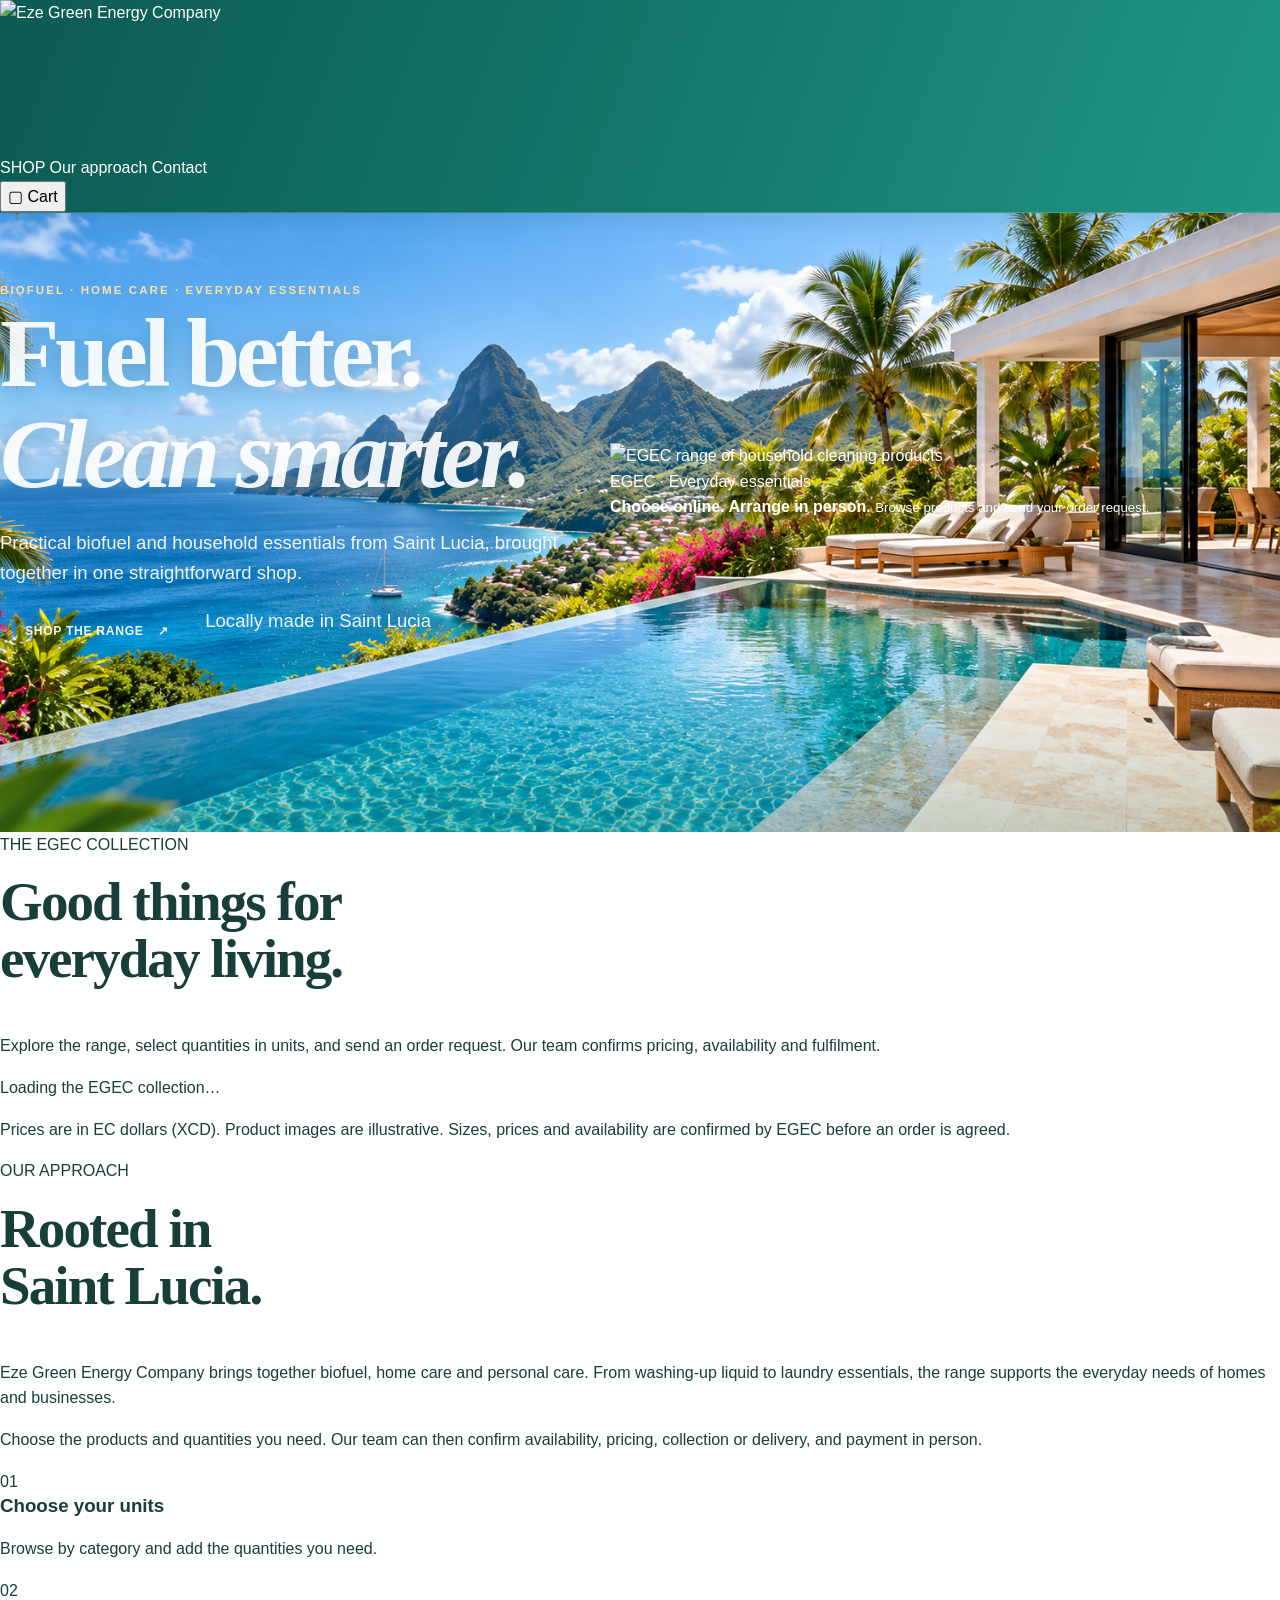
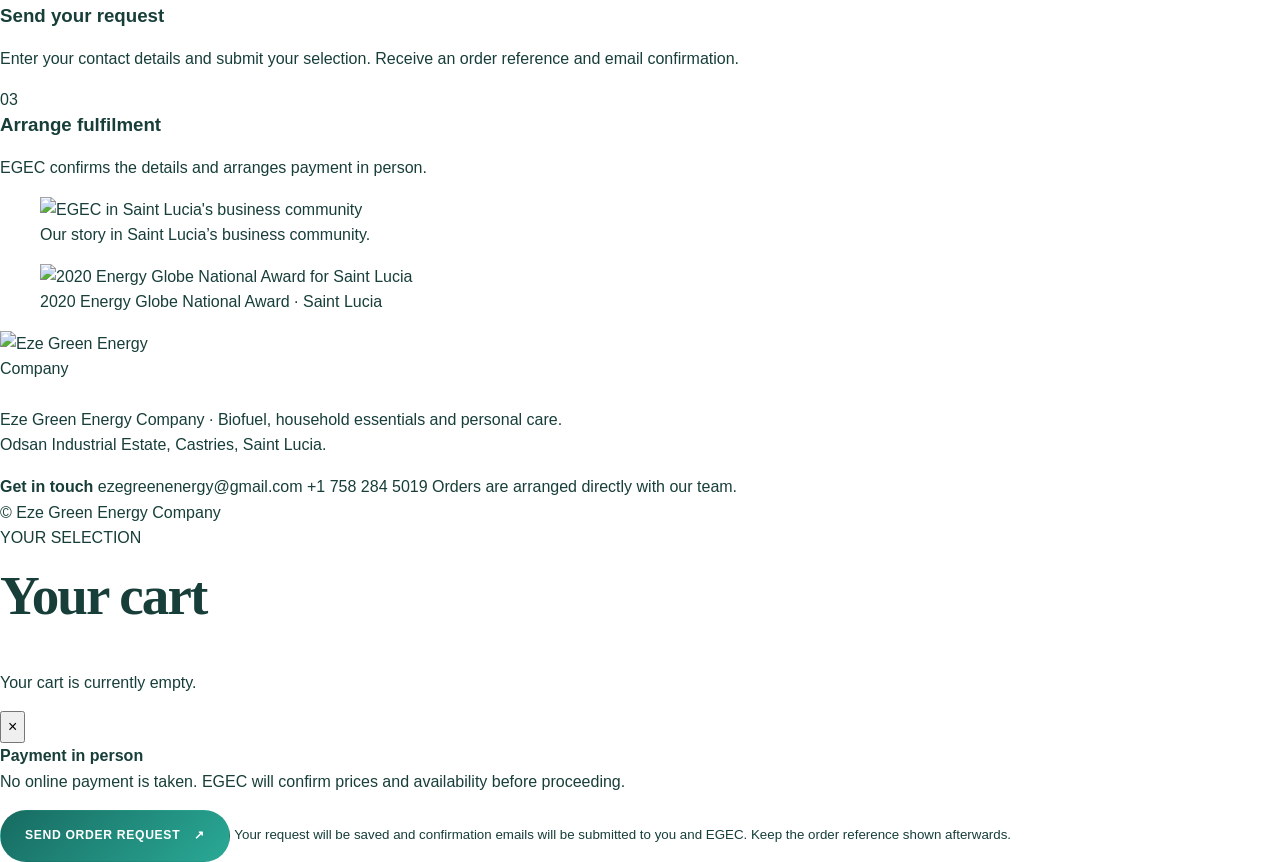
==== commit fab4c73e: "Update index.html" ====
--- a/index.html
+++ b/index.html
@@ -1,1950 +1,329 @@
-<!DOCTYPE html>
+<!doctype html>
 <html lang="en">
-
 <head>
-
-  <meta charset="UTF-8" />
-
-  <meta
-    name="viewport"
-    content="width=device-width, initial-scale=1.0"
-  />
-
-  <meta
-    name="description"
-    content="Helen Estates Realtors — a modern property service for buying, renting, selling and advertising property."
-  />
-
-  <meta
-    name="theme-color"
-    content="#063b37"
-  />
-
-  <title>
-    Helen Estates Realtors | Buy, Rent & Sell Property
-  </title>
-
-  <link
-    rel="preconnect"
-    href="https://fonts.googleapis.com"
-  />
-
-  <link
-    rel="preconnect"
-    href="https://fonts.gstatic.com"
-    crossorigin
-  />
-
-  <link
-    href="https://fonts.googleapis.com/css2?family=DM+Sans:wght@400;500;600;700&family=Playfair+Display:wght@500;600&display=swap"
-    rel="stylesheet"
-  />
-
-  <link
-    rel="stylesheet"
-    href="styles.css"
-  />
-
-  <link
-  rel="icon"
-  type="image/png"
-  href="Helen Estates Realtors Logo 1.png"
-  />
-
-  <script src="supabase-config.js"></script>
-
-  <style>
-    /* Keep the expanded currency-aware search on one row on large screens. */
-    @media (min-width: 1141px) {
-      .search-form {
-        grid-template-columns: 1.4fr repeat(5, 1fr) auto;
-      }
-    }
-  </style>
-
+  <meta charset="utf-8">
+  <meta name="viewport" content="width=device-width, initial-scale=1">
+  <meta name="theme-color" content="#123d2e">
+  <meta name="description" content="Eze Green Energy Company in Saint Lucia. Browse biofuel, home care and everyday essentials, then submit an order request for in-person payment.">
+  <title>Eze Green Energy Company | Made in Saint Lucia</title>
+
+  <link rel="icon" href="/brand/egec-logo.png?v=2" type="image/png">
+  <link rel="stylesheet" href="/styles.css">
+  <link rel="stylesheet" href="/orders.css?v=1">
+
+  <script src="/config.js" defer></script>
+  <script src="/app.js?v=3" defer></script>
 </head>
 
-
-<body>
-
-
-  <!-- =====================================================
-       HEADER
-       ===================================================== -->
-
-  <header
-    class="site-header"
-    id="top"
-  >
-
-    <div class="container nav-wrap">
-
-      <a
-        class="brand"
-        href="#top"
-        aria-label="Helen Estates Realtors home"
-      >
-
-        <span class="brand-badge">
-
-          <img
-            class="brand-logo brand-logo-header"
-            src="Helen Estates Realtors Logo 1.png"
-            alt="Helen Estates Realtors logo"
-          />
-
-        </span>
-
-
-        <span class="brand-wordmark">
-
-          <strong>
-            Helen Estates
-          </strong>
-
-          <small>
-            Realtors
-          </small>
-
-        </span>
-
+<body id="top">
+  <div class="announcement">
+    Made in Saint Lucia <span>·</span> Browse the range
+    <span>·</span> Pay in person
+  </div>
+
+  <header class="site-header">
+    <div class="header-inner wrap">
+      <a class="brand" href="#top" aria-label="Eze Green Energy Company home">
+        <img src="/brand/egec-logo.png"
+             alt="Eze Green Energy Company" width="240" height="155">
       </a>
 
-
-      <button
-        class="nav-toggle"
-        type="button"
-        aria-expanded="false"
-        aria-controls="main-navigation"
-        aria-label="Open navigation"
-      >
-
-        <span></span>
-        <span></span>
-        <span></span>
-
+      <nav aria-label="Main navigation">
+        <a href="#shop">SHOP</a>
+        <a href="#values">Our approach</a>
+        <a href="#contact">Contact</a>
+      </nav>
+
+      <button class="cart-toggle" id="cart-toggle" type="button"
+              aria-controls="cart-panel" aria-haspopup="dialog">
+        <span aria-hidden="true">▢</span> Cart
+        <span id="cart-count" class="cart-count" hidden>0</span>
       </button>
-
-
-      <nav
-        class="main-nav"
-        id="main-navigation"
-        aria-label="Main navigation"
-      >
-
-        <a
-          class="active"
-          href="#top"
-        >
-          Home
+    </div>
+  </header>
+
+  <main>
+    <section class="hero wrap" aria-labelledby="hero-heading">
+      <div class="hero-copy">
+        <div class="hero-orbit" aria-hidden="true"></div>
+
+        <div class="hero-top">
+          <span class="eyebrow light">
+            Biofuel · Home care · Everyday essentials
+          </span>
+          <h1 id="hero-heading">Fuel better.<br><em>Clean smarter.</em></h1>
+          <p>
+            Practical biofuel and household essentials from Saint Lucia,
+            brought together in one straightforward shop.
+          </p>
+        </div>
+
+        <div class="hero-actions">
+          <a class="button button-gold" href="#shop">
+            Shop the range <span aria-hidden="true">↗</span>
+          </a>
+          <span>Locally made in Saint Lucia</span>
+        </div>
+      </div>
+
+      <div class="hero-photo">
+        <img src="/products/range.png"
+             alt="EGEC range of household cleaning products"
+             fetchpriority="high">
+        <span class="photo-tag">EGEC · Everyday essentials</span>
+        <div class="photo-note">
+          <strong>Choose online. Arrange in person.</strong>
+          <small>Browse products and send your order request.</small>
+        </div>
+      </div>
+    </section>
+
+    <section id="shop" class="shop-section" aria-labelledby="shop-heading">
+      <div class="wrap">
+        <div class="section-heading">
+          <div>
+            <p class="overline">THE EGEC COLLECTION</p>
+            <h2 id="shop-heading">Good things for<br>everyday living.</h2>
+          </div>
+          <p>
+            Explore the range, select quantities in units, and send
+            an order request. Our team confirms pricing, availability
+            and fulfilment.
+          </p>
+        </div>
+
+        <div class="filters" id="filters" role="group"
+             aria-label="Filter products by category"></div>
+
+        <div class="product-grid" id="product-grid" aria-busy="true">
+          <p>Loading the EGEC collection…</p>
+        </div>
+
+        <noscript>
+          <p>
+            Please enable JavaScript to browse the catalogue.
+            You can also contact
+            <a href="mailto:ezegreenenergy@gmail.com">
+              ezegreenenergy@gmail.com
+            </a> to enquire about products.
+          </p>
+        </noscript>
+
+        <p class="shop-footnote">
+          Prices are in EC dollars (XCD). Product images are illustrative.
+          Sizes, prices and availability are confirmed by EGEC before
+          an order is agreed.
+        </p>
+      </div>
+    </section>
+
+    <section id="values" class="approach wrap"
+             aria-labelledby="approach-heading">
+      <div class="approach-grid">
+        <div class="approach-copy">
+          <p class="overline">OUR APPROACH</p>
+          <h2 id="approach-heading">Rooted in<br>Saint Lucia.</h2>
+          <p>
+            Eze Green Energy Company brings together biofuel, home care
+            and personal care. From washing-up liquid to laundry
+            essentials, the range supports the everyday needs of
+            homes and businesses.
+          </p>
+          <p>
+            Choose the products and quantities you need. Our team can
+            then confirm availability, pricing, collection or delivery,
+            and payment in person.
+          </p>
+        </div>
+
+        <div class="steps">
+          <article>
+            <span class="step-icon">01</span>
+            <div>
+              <h3>Choose your units</h3>
+              <p>Browse by category and add the quantities you need.</p>
+            </div>
+          </article>
+
+          <article>
+            <span class="step-icon">02</span>
+            <div>
+              <h3>Send your request</h3>
+              <p>
+                Enter your contact details and submit your selection.
+                Receive an order reference and email confirmation.
+              </p>
+            </div>
+          </article>
+
+          <article>
+            <span class="step-icon">03</span>
+            <div>
+              <h3>Arrange fulfilment</h3>
+              <p>
+                EGEC confirms the details and arranges payment in person.
+              </p>
+            </div>
+          </article>
+        </div>
+      </div>
+
+      <div class="about-gallery">
+        <figure>
+          <img src="/about/community.jpeg"
+               alt="EGEC in Saint Lucia's business community"
+               loading="lazy">
+          <figcaption>
+            Our story in Saint Lucia’s business community.
+          </figcaption>
+        </figure>
+
+        <figure class="award">
+          <img src="/about/energy-globe.jpeg"
+               alt="2020 Energy Globe National Award for Saint Lucia"
+               loading="lazy">
+          <figcaption>
+            2020 Energy Globe National Award · Saint Lucia
+          </figcaption>
+        </figure>
+      </div>
+    </section>
+  </main>
+
+  <footer id="contact">
+    <div class="wrap footer-inner">
+      <div>
+        <a class="footer-brand" href="#top">
+          <img src="/brand/egec-logo.png"
+               alt="Eze Green Energy Company" width="176" height="76">
         </a>
-
-        <a
-          href="#properties"
-          data-filter-link="buy"
-        >
-          Buy
+        <p>
+          Eze Green Energy Company · Biofuel, household essentials
+          and personal care.<br>
+          Odsan Industrial Estate, Castries, Saint Lucia.
+        </p>
+      </div>
+
+      <div class="footer-links">
+        <strong>Get in touch</strong>
+        <a href="mailto:ezegreenenergy@gmail.com">
+          ezegreenenergy@gmail.com
         </a>
-
-        <a
-          href="#properties"
-          data-filter-link="rent"
-        >
-          Rent
-        </a>
-
-        <a
-          href="#request"
-          data-request-link="sell"
-        >
-          Sell
-        </a>
-
-        <a href="#request">
-          Property request
-        </a>
-
-        <a href="liked.html">
-          Liked
-        </a>
-
-        <a href="#about">
-          About
-        </a>
-
-        <a href="#contact">
-          Contact
-        </a>
-
-      </nav>
-
-
-      <a
-        class="button button-accent header-cta"
-        href="#request"
-      >
-        Start a request
-      </a>
-
-    </div>
-
-  </header>
-
-
-  <main>
-
-
-    <!-- =====================================================
-         HERO
-         ===================================================== -->
-
-    <section
-      class="hero"
-      aria-labelledby="hero-title"
-    >
-
-      <div class="hero-overlay"></div>
-
-      <div
-        class="tropical-orb tropical-orb-one"
-        aria-hidden="true"
-      ></div>
-
-      <div
-        class="tropical-orb tropical-orb-two"
-        aria-hidden="true"
-      ></div>
-
-
-      <div class="container hero-content">
-
-        <p class="eyebrow light">
-          Helen Estates Realtors
-        </p>
-
-
-        <h1 id="hero-title">
-          Property made<br />
-          more personal.
-        </h1>
-
-
-        <p class="hero-copy">
-          Discover homes, investment opportunities and rentals
-          — or tell us exactly what you need and let us help
-          you find it.
-        </p>
-
-
-        <div class="hero-actions">
-
-          <a
-            class="button button-accent"
-            href="#properties"
-          >
-            Explore properties
-
-            <span aria-hidden="true">
-              →
+        <a href="tel:+17582845019">+1 758 284 5019</a>
+        <span>Orders are arranged directly with our team.</span>
+      </div>
+    </div>
+
+    <div class="wrap copyright">
+      © <span id="year"></span> Eze Green Energy Company
+    </div>
+  </footer>
+
+  <div id="cart-backdrop" class="backdrop" hidden></div>
+
+  <aside id="cart-panel" class="cart-panel" role="dialog"
+         aria-modal="true" aria-labelledby="cart-heading"
+         aria-hidden="true" tabindex="-1">
+    <div class="cart-head">
+      <div>
+        <p class="overline">YOUR SELECTION</p>
+        <h2 id="cart-heading">Your cart</h2>
+        <p id="cart-intro">Your cart is currently empty.</p>
+      </div>
+
+      <button class="icon-close" id="cart-close" type="button"
+              aria-label="Close cart">×</button>
+    </div>
+
+    <div class="cart-scroll">
+      <div id="cart-lines" class="cart-lines"></div>
+
+      <div id="order-result" class="order-result"
+           role="status" tabindex="-1" hidden></div>
+
+      <form id="order-form" class="order-form" hidden>
+        <fieldset id="order-fields">
+          <legend>Your details</legend>
+          <p class="order-help">
+            We’ll use these details to confirm your request and arrange
+            collection or delivery.
+          </p>
+
+          <label for="customer-name">Full name</label>
+          <input id="customer-name" name="customer_name"
+                 type="text" autocomplete="name"
+                 maxlength="200" required>
+
+          <label for="customer-email">Email address</label>
+          <input id="customer-email" name="customer_email"
+                 type="email" autocomplete="email"
+                 maxlength="254" required>
+
+          <label for="customer-phone">Phone number</label>
+          <input id="customer-phone" name="customer_phone"
+                 type="tel" autocomplete="tel"
+                 minlength="5" maxlength="40" required>
+
+          <label for="fulfilment-method">Collection or delivery?</label>
+          <select id="fulfilment-method" name="fulfilment_method">
+            <option value="collection">Collection</option>
+            <option value="delivery">Request delivery</option>
+          </select>
+
+          <div id="delivery-fields" hidden>
+            <label for="delivery-address">Delivery address in Saint Lucia</label>
+            <textarea id="delivery-address" name="delivery_address"
+                      autocomplete="street-address"
+                      maxlength="1000" rows="3" disabled></textarea>
+            <p class="order-help">
+              Delivery availability and any charges are confirmed by EGEC.
+            </p>
+          </div>
+
+          <label for="customer-notes">Additional notes <span>(optional)</span></label>
+          <textarea id="customer-notes" name="customer_notes"
+                    maxlength="2000" rows="3"
+                    placeholder="Tell us anything we should know about your request."></textarea>
+
+          <div class="order-trap" aria-hidden="true">
+            <label for="order-website">Website</label>
+            <input id="order-website" name="website"
+                   type="text" tabindex="-1" autocomplete="off">
+          </div>
+
+          <label class="order-agreement">
+            <input id="order-agreement" type="checkbox" required>
+            <span>
+              I understand that this is an order request. EGEC will confirm
+              prices and availability, and payment will be arranged in person.
             </span>
-          </a>
-
-
-          <a
-            class="button button-ghost"
-            href="#request"
-          >
-            Tell us what you need
-          </a>
-
-        </div>
-
-
-        <div
-          class="hero-proof"
-          aria-label="Helen Estates service promise"
-        >
-
-          <span>Buy</span>
-
-          <i></i>
-
-          <span>Rent</span>
-
-          <i></i>
-
-          <span>Sell</span>
-
-          <i></i>
-
-          <span>Advertise</span>
-
-        </div>
-
-      </div>
-
-    </section>
-
-
-    <!-- =====================================================
-         PROPERTY SEARCH
-         ===================================================== -->
-
-    <section
-      class="property-search"
-      aria-label="Property search"
-    >
-
-      <div class="container">
-
-        <div class="search-shell">
-
-          <div class="search-intro">
-
-            <p class="eyebrow">
-              Find your property
-            </p>
-
-            <h2>
-              Search what is available
-            </h2>
-
-          </div>
-
-
-          <div
-            class="search-tabs"
-            role="tablist"
-            aria-label="Property search type"
-          >
-
-            <button
-              class="search-tab active"
-              type="button"
-              role="tab"
-              aria-selected="true"
-              data-mode="buy"
-            >
-              Buy
-            </button>
-
-
-            <button
-              class="search-tab"
-              type="button"
-              role="tab"
-              aria-selected="false"
-              data-mode="rent"
-            >
-              Rent
-            </button>
-
-          </div>
-
-
-          <form
-            class="search-form"
-            id="property-search-form"
-          >
-
-            <label>
-
-              <span>
-                Location
-              </span>
-
-              <input
-                id="location"
-                type="text"
-                placeholder="Area, town or district"
-              />
-
-            </label>
-
-
-            <label>
-
-              <span>
-                Property type
-              </span>
-
-              <select id="property-type">
-
-                <option value="any">
-                  Any type
-                </option>
-
-                <option value="house">
-                  House / Villa
-                </option>
-
-                <option value="apartment">
-                  Apartment / Condo
-                </option>
-
-                <option value="land">
-                  Land
-                </option>
-
-                <option value="commercial">
-                  Commercial
-                </option>
-
-              </select>
-
-            </label>
-
-            <label>
-
-              <span>
-                Currency
-              </span>
-
-              <select id="search-currency">
-
-                <option value="XCD">
-                  XCD — EC$
-                </option>
-
-                <option
-                  value="USD"
-                  selected
-                >
-                  USD — US$
-                </option>
-
-                <option value="GBP">
-                  GBP — £
-                </option>
-
-              </select>
-
-            </label>
-
-
-            <label>
-
-              <span>
-                Min price
-              </span>
-
-              <select id="min-price"></select>
-
-            </label>
-
-
-            <label>
-
-              <span>
-                Max price
-              </span>
-
-              <select id="max-price"></select>
-
-            </label>
-
-
-            <label>
-
-              <span>
-                Bedrooms
-              </span>
-
-              <select id="bedrooms">
-
-                <option value="any">
-                  Any
-                </option>
-
-                <option value="1">
-                  1+
-                </option>
-
-                <option value="2">
-                  2+
-                </option>
-
-                <option value="3">
-                  3+
-                </option>
-
-                <option value="4">
-                  4+
-                </option>
-
-              </select>
-
-            </label>
-
-
-            <button
-              class="button button-accent search-button"
-              type="submit"
-            >
-
-              Search
-
-              <span aria-hidden="true">
-                ⌕
-              </span>
-
-            </button>
-
-          </form>
-
-
-          <p
-            class="search-message"
-            id="search-message"
-            aria-live="polite"
-          ></p>
-
-        </div>
-
-      </div>
-
-    </section>
-
-
-    <!-- =====================================================
-         PROPERTIES
-         ===================================================== -->
-
-    <section
-      class="section properties-section"
-      id="properties"
-    >
-
-      <div class="container">
-
-        <div class="section-heading-row">
-
-          <div>
-
-            <p class="eyebrow">
-              Current portfolio
-            </p>
-
-            <h2>
-              Featured properties
-            </h2>
-
-            <p class="section-copy">
-              Listings published from the Helen Estates
-              management system will appear here automatically.
-            </p>
-
-          </div>
-
-
-          <button
-            class="text-link view-all-button"
-            id="view-all-properties"
-            type="button"
-          >
-
-            View all properties
-
-            <span aria-hidden="true">
-              →
-            </span>
-
-          </button>
-
-        </div>
-
-
-        <div
-          class="property-grid"
-          id="property-grid"
-          aria-live="polite"
-        >
-
-          <p
-            class="properties-loading"
-            id="properties-loading"
-          >
-            Loading properties…
-          </p>
-
-        </div>
-
-
-        <p
-          class="properties-status"
-          id="properties-status"
-          hidden
-        ></p>
-
-      </div>
-
-    </section>
-
-
-    <!-- =====================================================
-         PROPERTY REQUEST
-         ===================================================== -->
-
-    <section
-      class="request-section"
-      id="request"
-    >
-
-      <div class="container request-grid">
-
-        <div class="request-copy">
-
-          <p class="eyebrow light">
-            Property request desk
-          </p>
-
-
-          <h2>
-            Tell us what you need.<br />
-            We’ll take it from there.
-          </h2>
-
-
-          <p>
-            Buying, renting, selling or advertising a property?
-            Submit a request with the essentials. It will become
-            a ticket in the private Helen Estates admin dashboard
-            so the team can follow up directly.
-          </p>
-
-
-          <div
-            class="request-steps"
-            aria-label="How the property request service works"
-          >
-
-            <article>
-
-              <span>
-                01
-              </span>
-
-              <div>
-
-                <strong>
-                  Submit your request
-                </strong>
-
-                <p>
-                  Share your contact details and the basics
-                  of what you need.
-                </p>
-
-              </div>
-
-            </article>
-
-
-            <article>
-
-              <span>
-                02
-              </span>
-
-              <div>
-
-                <strong>
-                  We review it
-                </strong>
-
-                <p>
-                  Your request appears in the private admin
-                  queue with a unique reference.
-                </p>
-
-              </div>
-
-            </article>
-
-
-            <article>
-
-              <span>
-                03
-              </span>
-
-              <div>
-
-                <strong>
-                  Keep your receipt
-                </strong>
-
-                <p>
-                  We email your reference number and a secure
-                  link so you can check the request status
-                  without creating an account.
-                </p>
-
-              </div>
-
-            </article>
-
-
-            <article>
-
-              <span>
-                04
-              </span>
-
-              <div>
-
-                <strong>
-                  We contact you
-                </strong>
-
-                <p>
-                  Helen Estates aims to contact you within two
-                  working days to understand the requirement
-                  and agree the next step.
-                </p>
-
-              </div>
-
-            </article>
-
-          </div>
-
-        </div>
-
-
-        <div class="ticket-card">
-
-          <div class="ticket-card-head">
-
-            <p class="eyebrow">
-              Open a property request
-            </p>
-
-            <h3>
-              How can we help?
-            </h3>
-
-            <p>
-              Fields marked * are required.
-            </p>
-
-          </div>
-
-
-          <form
-            id="ticket-form"
-            class="ticket-form"
-          >
-
-            <div
-              class="hp-field"
-              aria-hidden="true"
-            >
-
-              <label>
-
-                Website
-
-                <input
-                  name="website"
-                  type="text"
-                  tabindex="-1"
-                  autocomplete="off"
-                />
-
-              </label>
-
-            </div>
-
-
-            <div class="form-row form-row-three">
-
-              <label class="choice-card">
-
-                <input
-                  type="radio"
-                  name="requestType"
-                  value="buy"
-                  checked
-                />
-
-                <span>
-                  Buy
-                </span>
-
-              </label>
-
-
-              <label class="choice-card">
-
-                <input
-                  type="radio"
-                  name="requestType"
-                  value="rent"
-                />
-
-                <span>
-                  Rent
-                </span>
-
-              </label>
-
-
-              <label class="choice-card">
-
-                <input
-                  type="radio"
-                  name="requestType"
-                  value="sell"
-                />
-
-                <span>
-                  Sell / Advertise
-                </span>
-
-              </label>
-
-            </div>
-
-
-            <div class="form-row form-row-two">
-
-              <label>
-
-                Full name *
-
-                <input
-                  id="ticket-name"
-                  name="name"
-                  type="text"
-                  autocomplete="name"
-                  required
-                />
-
-              </label>
-
-
-              <label>
-
-                Email *
-
-                <input
-                  id="ticket-email"
-                  name="email"
-                  type="email"
-                  autocomplete="email"
-                  required
-                />
-
-              </label>
-
-            </div>
-
-
-            <div class="form-row form-row-two">
-
-              <label>
-
-                Phone / WhatsApp *
-
-                <input
-                  id="ticket-phone"
-                  name="phone"
-                  type="tel"
-                  autocomplete="tel"
-                  required
-                />
-
-              </label>
-
-
-              <label>
-
-                Preferred contact
-
-                <select
-                  id="ticket-contact-method"
-                  name="contactMethod"
-                >
-
-                  <option value="phone">
-                    Phone
-                  </option>
-
-                  <option value="whatsapp">
-                    WhatsApp
-                  </option>
-
-                  <option value="email">
-                    Email
-                  </option>
-
-                </select>
-
-              </label>
-
-            </div>
-
-
-            <div class="form-row form-row-two">
-
-              <label>
-
-                Preferred area / property location *
-
-                <input
-                  id="ticket-location"
-                  name="location"
-                  type="text"
-                  required
-                  placeholder="e.g. area, town, community"
-                />
-
-              </label>
-
-
-              <label>
-
-                Property type
-
-                <select
-                  id="ticket-property-type"
-                  name="propertyType"
-                >
-
-                  <option value="any">
-                    Any / Not sure
-                  </option>
-
-                  <option value="house">
-                    House / Villa
-                  </option>
-
-                  <option value="apartment">
-                    Apartment / Condo
-                  </option>
-
-                  <option value="land">
-                    Land
-                  </option>
-
-                  <option value="commercial">
-                    Commercial
-                  </option>
-
-                </select>
-
-              </label>
-
-            </div>
-
-
-            <div class="form-row form-row-three">
-
-              <label>
-
-                Currency
-
-                <select
-                  id="ticket-currency"
-                  name="budgetCurrency"
-                >
-
-                  <option value="XCD">
-                    XCD
-                  </option>
-
-                  <option
-                    value="USD"
-                    selected
-                  >
-                    USD
-                  </option>
-
-                  <option value="GBP">
-                    GBP
-                  </option>
-
-                </select>
-
-              </label>
-
-
-              <label id="ticket-budget-label">
-
-                Budget / target price
-
-                <input
-                  id="ticket-budget"
-                  name="budget"
-                  type="text"
-                  placeholder="e.g. 350,000"
-                />
-
-              </label>
-
-
-              <label>
-
-                Bedrooms
-
-                <select
-                  id="ticket-bedrooms"
-                  name="bedrooms"
-                >
-
-                  <option value="">
-                    Not specified
-                  </option>
-
-                  <option value="1">
-                    1+
-                  </option>
-
-                  <option value="2">
-                    2+
-                  </option>
-
-                  <option value="3">
-                    3+
-                  </option>
-
-                  <option value="4">
-                    4+
-                  </option>
-
-                  <option value="5">
-                    5+
-                  </option>
-
-                </select>
-
-              </label>
-
-            </div>
-
-
-            <label>
-
-              Tell us a little more *
-
-              <textarea
-                id="ticket-message"
-                name="message"
-                rows="5"
-                required
-                placeholder="Describe the property you want to find, sell, rent or advertise."
-              ></textarea>
-
-            </label>
-
-
-            <input
-              id="ticket-property-reference"
-              name="propertyReference"
-              type="hidden"
-              value=""
-            />
-
-
-            <label class="consent-row">
-
-              <input
-                id="ticket-consent"
-                type="checkbox"
-                required
-              />
-
-              <span>
-                I agree that Helen Estates Realtors may use
-                these details to contact me about this request.
-              </span>
-
-            </label>
-
-
-            <button
-              class="button button-accent ticket-submit"
-              type="submit"
-            >
-
-              Submit property request
-
-              <span aria-hidden="true">
-                →
-              </span>
-
-            </button>
-
-
-            <p
-              class="ticket-message"
-              id="ticket-message-status"
-              aria-live="polite"
-            ></p>
-
-          </form>
-
-
-          <section
-            class="ticket-confirmation"
-            id="ticket-confirmation"
-            hidden
-            aria-live="polite"
-          >
-
-            <div
-              class="confirmation-icon"
-              aria-hidden="true"
-            >
-              ✓
-            </div>
-
-
-            <p class="eyebrow">
-              Request received
-            </p>
-
-
-            <h3>
-              Thank you,
-              <span id="confirmation-name">
-                there
-              </span>.
-            </h3>
-
-
-            <p>
-              Your Helen Estates Realtors request has been
-              recorded. We aim to contact you within two
-              working days.
-            </p>
-
-
-            <div class="confirmation-reference">
-
-              <span>
-                Your reference
-              </span>
-
-              <strong id="confirmation-reference">
-                —
-              </strong>
-
-            </div>
-
-
-            <p
-              class="confirmation-email-note"
-              id="confirmation-email-note"
-            ></p>
-
-
-            <a
-              class="button button-accent"
-              id="confirmation-status-link"
-              href="request-status.html"
-              hidden
-            >
-
-              View request status
-
-              <span aria-hidden="true">
-                →
-              </span>
-
-            </a>
-
-
-            <button
-              class="text-link confirmation-new-request"
-              id="new-request-button"
-              type="button"
-            >
-              Submit another request
-            </button>
-
-          </section>
-
-        </div>
-
-      </div>
-
-    </section>
-
-
-    <!-- =====================================================
-         ABOUT
-         ===================================================== -->
-
-    <section
-      class="about-section"
-      id="about"
-    >
-
-      <div class="container about-grid">
-
-        <div class="about-image">
-
-          <img
-            src="about.jpg"
-            alt="Bright, elegant interior"
-          />
-
-          <div class="image-note">
-            Personal service. Modern marketing. Local knowledge.
-          </div>
-
-        </div>
-
-
-        <div class="about-copy">
-
-          <p class="eyebrow">
-            About Helen Estates Realtors
-          </p>
-
-
-          <h2>
-            Property service with a human touch.
-          </h2>
-
-
-          <p>
-            Helen Estates Realtors is built around a simple
-            idea: make it easier for people to find the right
-            opportunity and easier for owners to put their
-            property in front of serious prospects.
-          </p>
-
-
-          <div
-            class="service-pills"
-            aria-label="Services"
-          >
-
-            <span>
-              Property sales
-            </span>
-
-            <span>
-              Long-term rentals
-            </span>
-
-            <span>
-              Property sourcing
-            </span>
-
-            <span>
-              Owner advertising
-            </span>
-
-          </div>
-
-
-          <a
-            class="button button-dark"
-            href="#request"
-          >
-            Open a property request
-          </a>
-
-        </div>
-
-      </div>
-
-    </section>
-
-
-    <!-- =====================================================
-         SERVICES
-         ===================================================== -->
-
-    <section
-      class="services-section"
-      id="services"
-    >
-
-      <div class="container">
-
-        <div class="section-heading centered">
-
-          <p class="eyebrow">
-            How we can help
-          </p>
-
-          <h2>
-            One place for both sides of the property search
-          </h2>
-
-        </div>
-
-
-        <div class="services-grid">
-
-          <article>
-
-            <span>
-              01
-            </span>
-
-            <h3>
-              Find a property
-            </h3>
-
-            <p>
-              Tell us what you want to buy or rent and create
-              a request even if the ideal listing is not yet
-              on the website.
-            </p>
-
-            <a
-              href="#request"
-              data-request-link="buy"
-            >
-              Start buying request →
-            </a>
-
-          </article>
-
-
-          <article>
-
-            <span>
-              02
-            </span>
-
-            <h3>
-              Advertise a property
-            </h3>
-
-            <p>
-              Owners can submit the essentials and Helen
-              Estates can follow up to prepare the property
-              for listing.
-            </p>
-
-            <a
-              href="#request"
-              data-request-link="sell"
-            >
-              Advertise property →
-            </a>
-
-          </article>
-
-
-          <article>
-
-            <span>
-              03
-            </span>
-
-            <h3>
-              Enquire on a listing
-            </h3>
-
-            <p>
-              Every property can be connected to the same
-              ticket system so enquiries arrive with the
-              listing reference attached.
-            </p>
-
-            <a href="#properties">
-              Browse listings →
-            </a>
-
-          </article>
-
-        </div>
-
-      </div>
-
-    </section>
-
-
-    <!-- =====================================================
-         REVIEWS
-         ===================================================== -->
-
-    <section
-      class="reviews-section"
-      id="reviews"
-    >
-
-      <div class="container">
-
-
-        <div class="reviews-heading">
-
-          <div>
-
-            <p class="eyebrow">
-              Customer experiences
-            </p>
-
-            <h2>
-              What our clients say.
-            </h2>
-
-            <p class="section-copy">
-              Read experiences shared by people who have
-              worked with Helen Estates Realtors.
-            </p>
-
-          </div>
-
-
-          <div
-            class="review-summary"
-            id="review-summary"
-            aria-label="Average customer rating"
-          >
-
-            <strong
-              class="review-average"
-              id="review-average"
-            >
-              —
-            </strong>
-
-
-            <div>
-
-              <div
-                class="review-summary-stars"
-                id="review-summary-stars"
-                aria-hidden="true"
-              >
-                ☆☆☆☆☆
-              </div>
-
-              <p id="review-count">
-                No approved reviews yet
-              </p>
-
-            </div>
-
-          </div>
-
-        </div>
-
-
-        <div class="reviews-layout">
-
-
-          <!-- APPROVED REVIEWS -->
-
-          <div class="reviews-display">
-
-            <div
-              class="reviews-list"
-              id="reviews-list"
-              aria-live="polite"
-            >
-
-              <div class="reviews-loading">
-                Loading reviews…
-              </div>
-
-            </div>
-
-          </div>
-
-
-          <!-- REVIEW FORM -->
-
-          <aside class="review-form-card">
-
-            <p class="eyebrow">
-              Share your experience
-            </p>
-
-
-            <h3>
-              Leave a review.
-            </h3>
-
-
-            <p class="review-form-intro">
-              Tell others about your experience with
-              Helen Estates Realtors.
-            </p>
-
-
-            <form
-              class="review-form"
-              id="review-form"
-            >
-
-
-              <!-- Spam protection -->
-
-              <div
-                class="hp-field"
-                aria-hidden="true"
-              >
-
-                <label>
-
-                  Website
-
-                  <input
-                    name="website"
-                    type="text"
-                    tabindex="-1"
-                    autocomplete="off"
-                  />
-
-                </label>
-
-              </div>
-
-
-              <label class="review-name-field">
-
-                Your name *
-
-                <input
-                  id="review-name"
-                  name="name"
-                  type="text"
-                  autocomplete="name"
-                  maxlength="80"
-                  required
-                />
-
-              </label>
-
-
-              <fieldset
-                class="review-rating-fieldset"
-              >
-
-                <legend>
-                  Your rating *
-                </legend>
-
-
-                <div
-                  class="review-rating"
-                  aria-label="Choose a rating from one to five stars"
-                >
-
-                  <input
-                    id="review-star-5"
-                    name="rating"
-                    type="radio"
-                    value="5"
-                    required
-                  />
-
-                  <label
-                    for="review-star-5"
-                    title="5 stars"
-                    aria-label="5 stars"
-                  >
-                    ★
-                  </label>
-
-
-                  <input
-                    id="review-star-4"
-                    name="rating"
-                    type="radio"
-                    value="4"
-                  />
-
-                  <label
-                    for="review-star-4"
-                    title="4 stars"
-                    aria-label="4 stars"
-                  >
-                    ★
-                  </label>
-
-
-                  <input
-                    id="review-star-3"
-                    name="rating"
-                    type="radio"
-                    value="3"
-                  />
-
-                  <label
-                    for="review-star-3"
-                    title="3 stars"
-                    aria-label="3 stars"
-                  >
-                    ★
-                  </label>
-
-
-                  <input
-                    id="review-star-2"
-                    name="rating"
-                    type="radio"
-                    value="2"
-                  />
-
-                  <label
-                    for="review-star-2"
-                    title="2 stars"
-                    aria-label="2 stars"
-                  >
-                    ★
-                  </label>
-
-
-                  <input
-                    id="review-star-1"
-                    name="rating"
-                    type="radio"
-                    value="1"
-                  />
-
-                  <label
-                    for="review-star-1"
-                    title="1 star"
-                    aria-label="1 star"
-                  >
-                    ★
-                  </label>
-
-                </div>
-
-              </fieldset>
-
-
-              <label>
-
-                Review
-
-                <textarea
-                  id="review-text"
-                  name="reviewText"
-                  rows="5"
-                  maxlength="1500"
-                  placeholder="Tell us about your experience..."
-                ></textarea>
-
-              </label>
-
-
-              <p class="review-moderation-note">
-                Reviews are checked before they are published.
-              </p>
-
-
-              <button
-                class="button button-accent review-submit"
-                type="submit"
-              >
-
-                Submit review
-
-                <span aria-hidden="true">
-                  →
-                </span>
-
-              </button>
-
-
-              <p
-                class="review-message"
-                id="review-message"
-                aria-live="polite"
-              ></p>
-
-            </form>
-
-          </aside>
-
-        </div>
-
-      </div>
-
-    </section>
-
-
-    <!-- =====================================================
-         CLOSING CTA
-         ===================================================== -->
-
-    <section class="closing-cta">
-
-      <div class="container closing-cta-inner">
-
-        <div>
-
-          <p class="eyebrow light">
-            Not seeing what you need?
-          </p>
-
-          <h2>
-            Make the first move.
-          </h2>
-
-        </div>
-
-
-        <a
-          class="button button-light"
-          href="#request"
-        >
-          Create a property request
-        </a>
-
-      </div>
-
-    </section>
-
-  </main>
-
-
-  <!-- =====================================================
-       FOOTER
-       ===================================================== -->
-
-  <footer
-    class="site-footer"
-    id="contact"
-  >
-
-    <div class="container footer-grid">
-
-      <div class="footer-brand">
-
-        <a
-          class="brand brand-footer"
-          href="#top"
-          aria-label="Helen Estates Realtors home"
-        >
-
-          <span
-            class="brand-badge brand-badge-footer"
-          >
-
-            <img
-              class="brand-logo brand-logo-footer"
-              src="Helen Estates Realtors Logo 1.png"
-              alt="Helen Estates Realtors logo"
-            />
-
-          </span>
-
-
-          <span
-            class="brand-wordmark brand-wordmark-footer"
-          >
-
-            <strong>
-              Helen Estates
-            </strong>
-
-            <small>
-              Realtors
-            </small>
-
-          </span>
-
-        </a>
-
-
-        <p>
-          Helping people buy, rent, sell and advertise
-          property through one straightforward service.
-        </p>
-
-      </div>
-
-
-      <div>
-
-        <h3>
-          Explore
-        </h3>
-
-        <a href="#properties">
-          Properties
-        </a>
-
-        <a
-          href="#properties"
-          data-filter-link="buy"
-        >
-          Buy
-        </a>
-
-        <a
-          href="#properties"
-          data-filter-link="rent"
-        >
-          Rent
-        </a>
-
-        <a
-          href="#request"
-          data-request-link="sell"
-        >
-          Sell / Advertise
-        </a>
-
-      </div>
-
-
-      <div>
-
-        <h3>
-          Requests
-        </h3>
-
-        <a
-          href="#request"
-          data-request-link="buy"
-        >
-          Find to buy
-        </a>
-
-        <a
-          href="#request"
-          data-request-link="rent"
-        >
-          Find to rent
-        </a>
-
-        <a
-          href="#request"
-          data-request-link="sell"
-        >
-          List a property
-        </a>
-
-      </div>
-
-
-      <div>
-
-        <h3>
-          Company
-        </h3>
-
-        <a href="#about">
-          About
-        </a>
-
-        <a href="#services">
-          Services
-        </a>
-
-        <a href="#reviews">
-          Reviews
-        </a>
-
-        <a href="#contact">
-          Contact
-        </a>
-
-      </div>
-
-
-      <div class="footer-contact">
-
-  <h3>
-    Contact
-  </h3>
-
-  <p>
-    <strong>Patricia</strong><br />
-    Helen Estates Realtors
-  </p>
-
-  <a href="tel:+17584856585">
-    +1 (758) 485-6585
-  </a>
-
-  <a
-    href="https://wa.me/17584856585"
-    target="_blank"
-    rel="noopener noreferrer"
-  >
-    WhatsApp
-  </a>
-
-  <a href="mailto:Helenestates@outlook.com">
-    Helenestates@outlook.com
-  </a>
-
-  <p>
-    Castries, St. Lucia
-  </p>
-
-  <a href="#request">
-    Open a property request →
-  </a>
-
-</div>
-
-    </div>
-
-
-    <div class="container footer-bottom">
-
+          </label>
+        </fieldset>
+      </form>
+
+      <p id="order-message" class="order-message"
+         role="status" tabindex="-1" hidden></p>
+    </div>
+
+    <div class="cart-bottom">
       <p>
-        ©
-        <span id="current-year"></span>
-        Helen Estates Realtors.
-        All rights reserved.
+        <strong>Payment in person</strong><br>
+        No online payment is taken. EGEC will confirm prices
+        and availability before proceeding.
       </p>
 
-
-      <div>
-
-        <a href="#">
-          Privacy policy
-        </a>
-
-        <a href="#">
-          Terms &amp; conditions
-        </a>
-
-      </div>
-
-    </div>
-
-  </footer>
-
-
-  <a
-    class="floating-request"
-    href="#request"
-    aria-label="Open a property request"
-  >
-
-    <span>
-      +
-    </span>
-
-    Property request
-
-  </a>
-
-
-  <button
-    class="back-to-top"
-    type="button"
-    aria-label="Back to top"
-  >
-    ↑
-  </button>
-
-
-  <script src="script.js"></script>
-
-  <script src="reviews.js"></script>
-
-  <script src="animations.js"></script>
-
+      <button id="order-button" class="button button-dark"
+              type="submit" form="order-form" disabled>
+        Send order request <span aria-hidden="true">↗</span>
+      </button>
+
+      <small>
+        Your request will be saved and confirmation emails will be
+        submitted to you and EGEC. Keep the order reference shown afterwards.
+      </small>
+    </div>
+  </aside>
+
+  <div id="status" class="sr-only" role="status" aria-live="polite"></div>
 </body>
-
 </html>
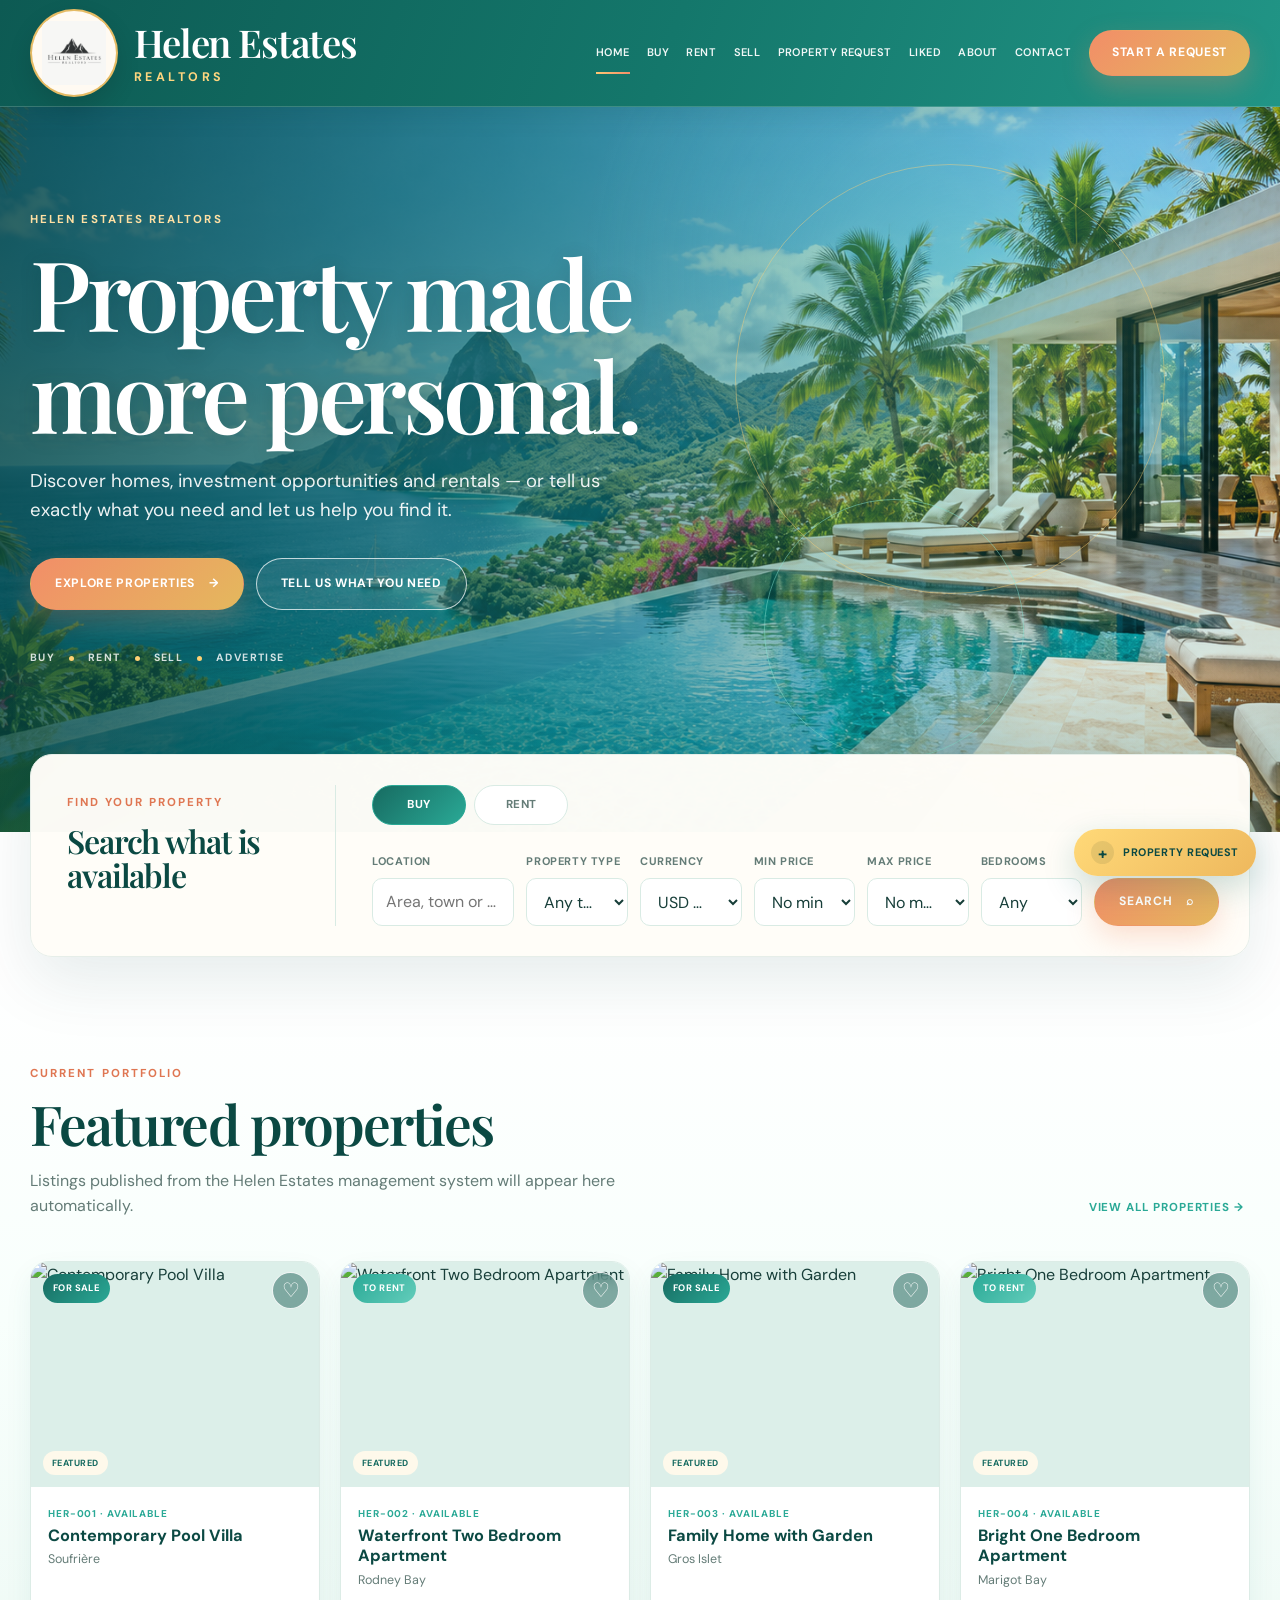
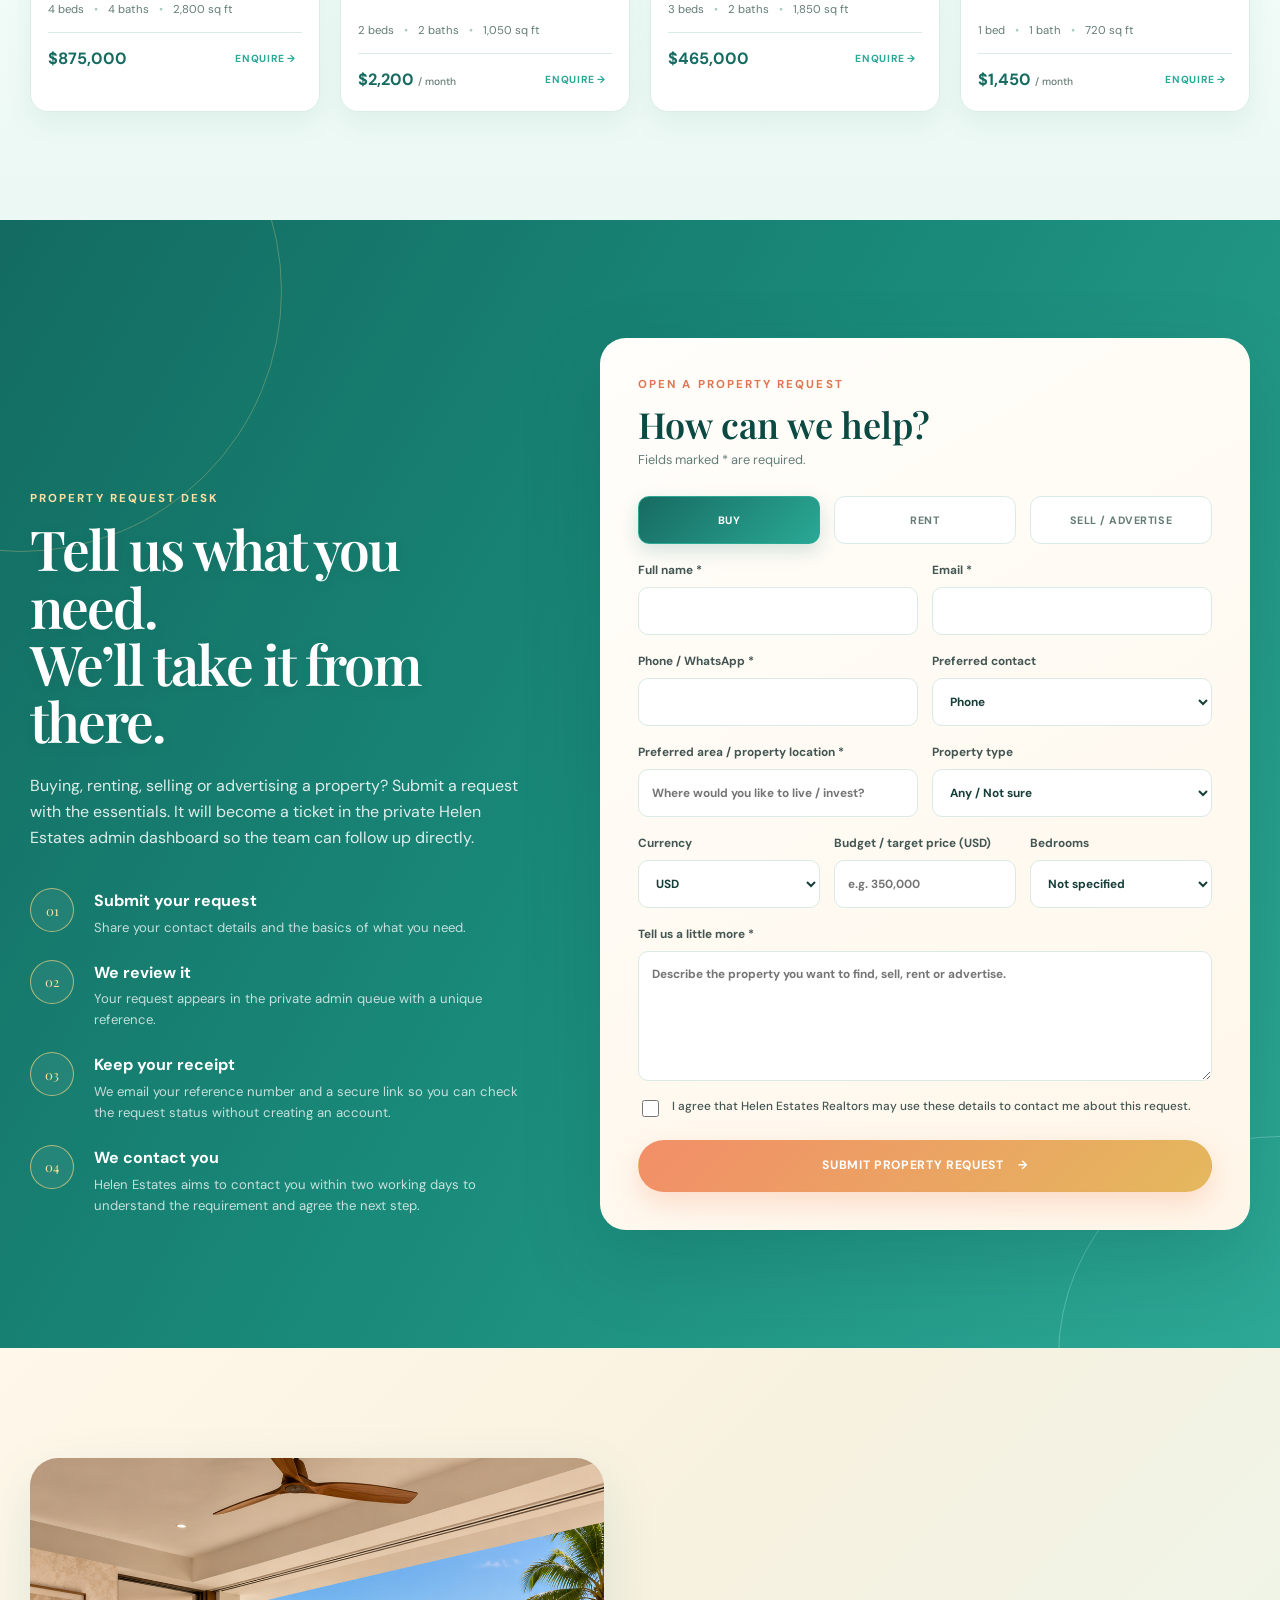
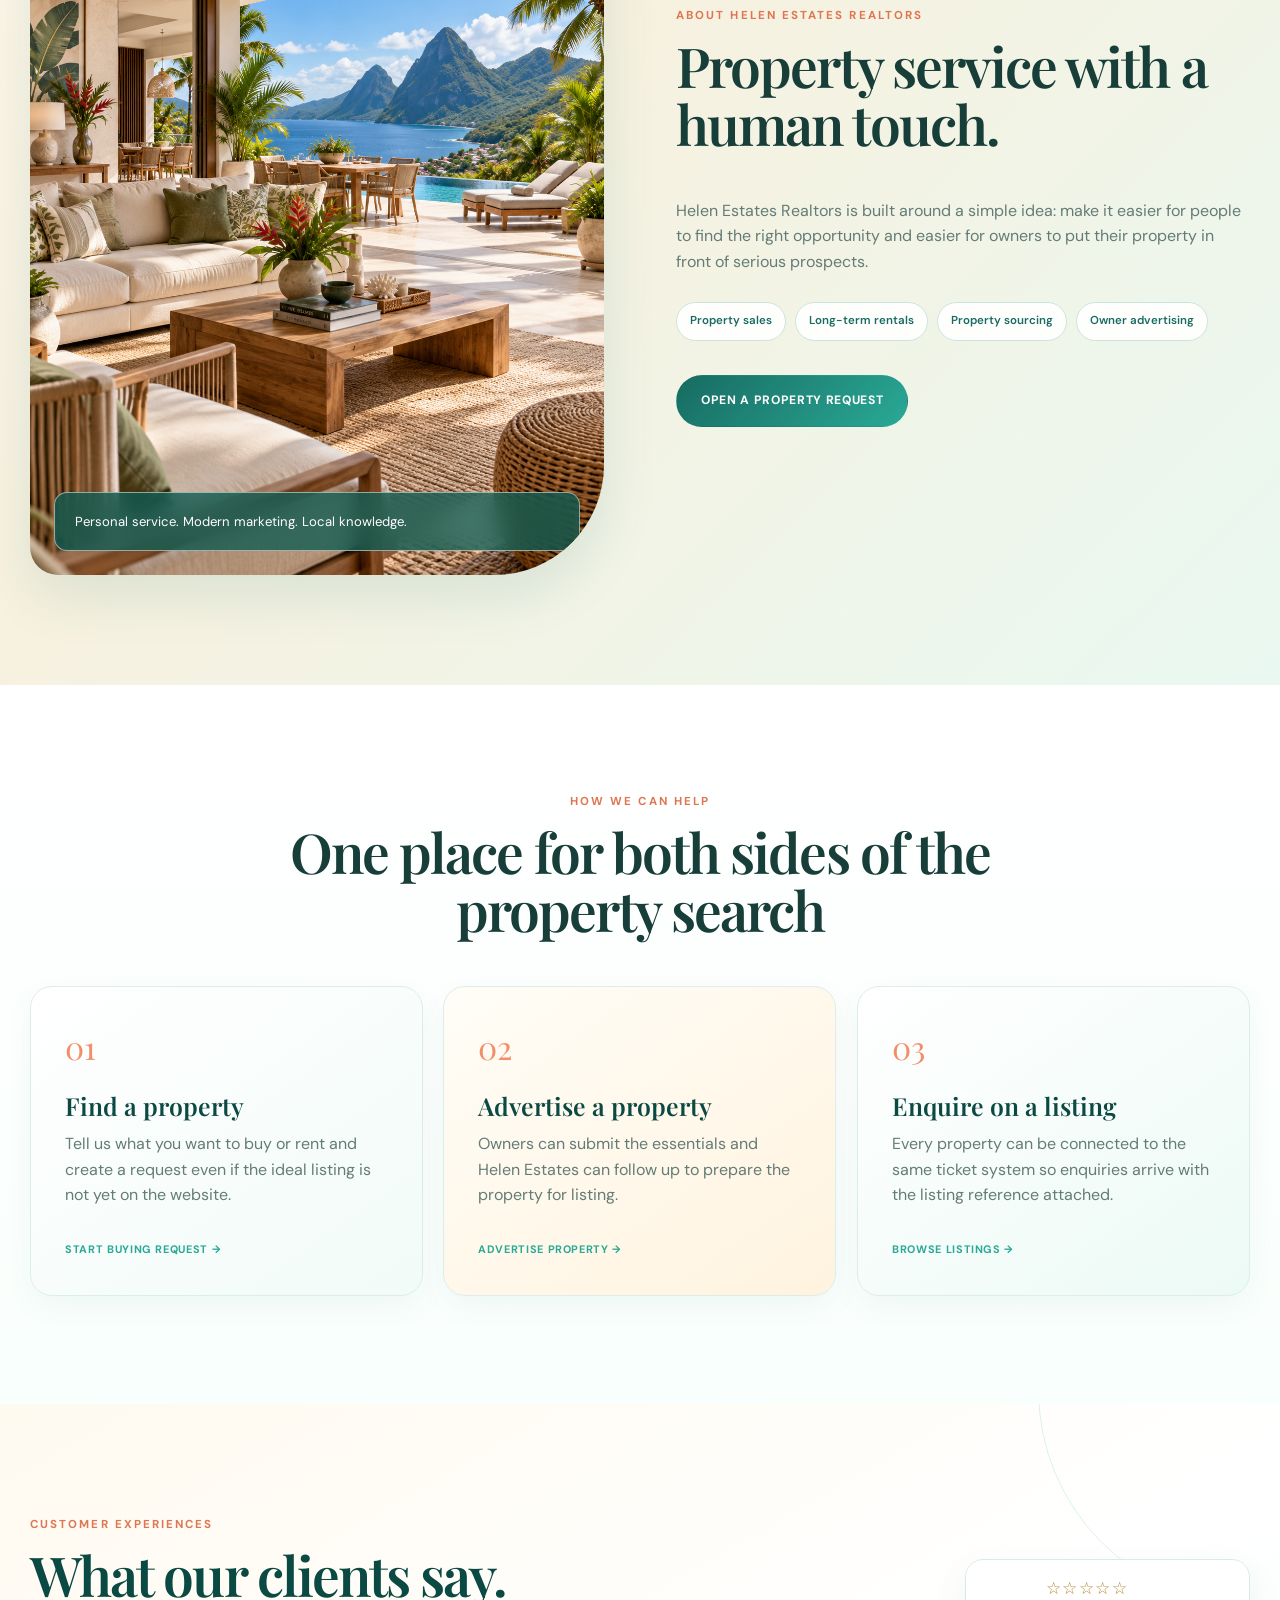
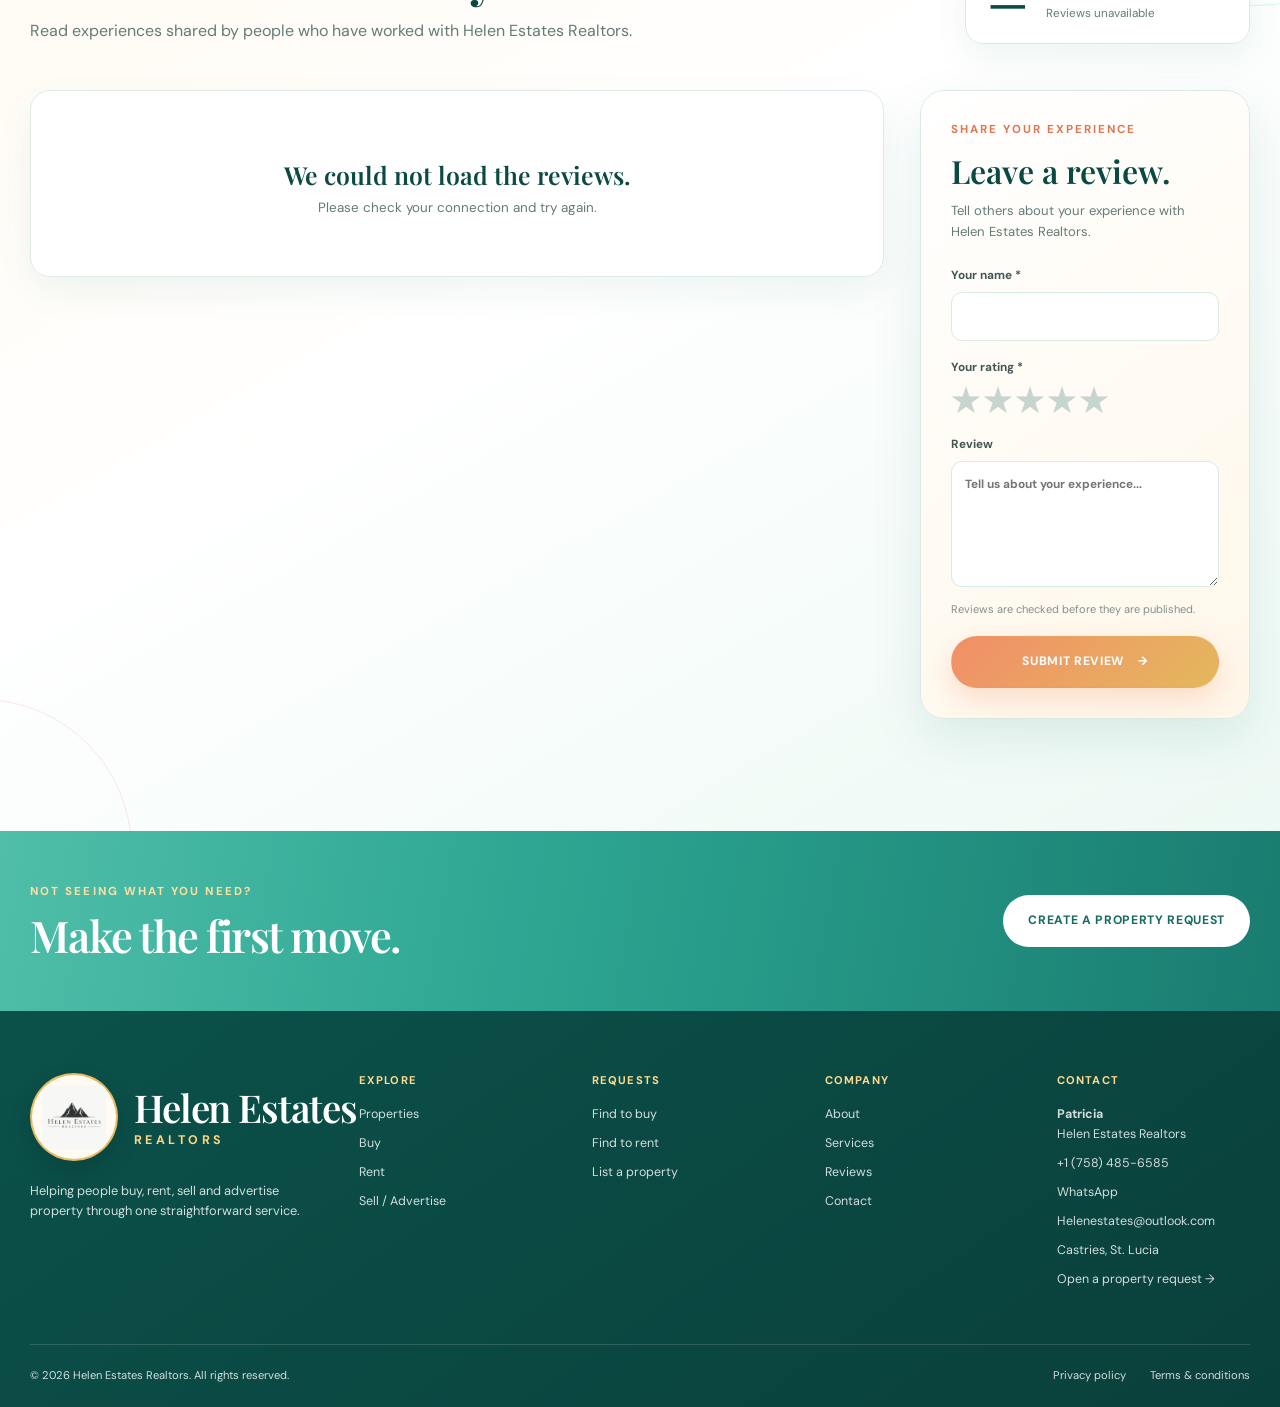
==== commit b608eb81: "Update index.html" ====
--- a/index.html
+++ b/index.html
@@ -1,329 +1,1950 @@
-<!doctype html>
+<!DOCTYPE html>
 <html lang="en">
+
 <head>
-  <meta charset="utf-8">
-  <meta name="viewport" content="width=device-width, initial-scale=1">
-  <meta name="theme-color" content="#123d2e">
-  <meta name="description" content="Eze Green Energy Company in Saint Lucia. Browse biofuel, home care and everyday essentials, then submit an order request for in-person payment.">
-  <title>Eze Green Energy Company | Made in Saint Lucia</title>
-
-  <link rel="icon" href="/brand/egec-logo.png?v=2" type="image/png">
-  <link rel="stylesheet" href="/styles.css">
-  <link rel="stylesheet" href="/orders.css?v=1">
-
-  <script src="/config.js" defer></script>
-  <script src="/app.js?v=3" defer></script>
+
+  <meta charset="UTF-8" />
+
+  <meta
+    name="viewport"
+    content="width=device-width, initial-scale=1.0"
+  />
+
+  <meta
+    name="description"
+    content="Helen Estates Realtors — a modern property service for buying, renting, selling and advertising property."
+  />
+
+  <meta
+    name="theme-color"
+    content="#063b37"
+  />
+
+  <title>
+    Helen Estates Realtors | Buy, Rent & Sell Property
+  </title>
+
+  <link
+    rel="preconnect"
+    href="https://fonts.googleapis.com"
+  />
+
+  <link
+    rel="preconnect"
+    href="https://fonts.gstatic.com"
+    crossorigin
+  />
+
+  <link
+    href="https://fonts.googleapis.com/css2?family=DM+Sans:wght@400;500;600;700&family=Playfair+Display:wght@500;600&display=swap"
+    rel="stylesheet"
+  />
+
+  <link
+    rel="stylesheet"
+    href="styles.css"
+  />
+
+  <link
+  rel="icon"
+  type="image/png"
+  href="Helen Estates Realtors Logo 1.png"
+  />
+
+  <script src="supabase-config.js"></script>
+
+  <style>
+    /* Keep the expanded currency-aware search on one row on large screens. */
+    @media (min-width: 1141px) {
+      .search-form {
+        grid-template-columns: 1.4fr repeat(5, 1fr) auto;
+      }
+    }
+  </style>
+
 </head>
 
-<body id="top">
-  <div class="announcement">
-    Made in Saint Lucia <span>·</span> Browse the range
-    <span>·</span> Pay in person
-  </div>
-
-  <header class="site-header">
-    <div class="header-inner wrap">
-      <a class="brand" href="#top" aria-label="Eze Green Energy Company home">
-        <img src="/brand/egec-logo.png"
-             alt="Eze Green Energy Company" width="240" height="155">
+
+<body>
+
+
+  <!-- =====================================================
+       HEADER
+       ===================================================== -->
+
+  <header
+    class="site-header"
+    id="top"
+  >
+
+    <div class="container nav-wrap">
+
+      <a
+        class="brand"
+        href="#top"
+        aria-label="Helen Estates Realtors home"
+      >
+
+        <span class="brand-badge">
+
+          <img
+            class="brand-logo brand-logo-header"
+            src="Helen Estates Realtors Logo 1.png"
+            alt="Helen Estates Realtors logo"
+          />
+
+        </span>
+
+
+        <span class="brand-wordmark">
+
+          <strong>
+            Helen Estates
+          </strong>
+
+          <small>
+            Realtors
+          </small>
+
+        </span>
+
       </a>
 
-      <nav aria-label="Main navigation">
-        <a href="#shop">SHOP</a>
-        <a href="#values">Our approach</a>
-        <a href="#contact">Contact</a>
+
+      <button
+        class="nav-toggle"
+        type="button"
+        aria-expanded="false"
+        aria-controls="main-navigation"
+        aria-label="Open navigation"
+      >
+
+        <span></span>
+        <span></span>
+        <span></span>
+
+      </button>
+
+
+      <nav
+        class="main-nav"
+        id="main-navigation"
+        aria-label="Main navigation"
+      >
+
+        <a
+          class="active"
+          href="#top"
+        >
+          Home
+        </a>
+
+        <a
+          href="#properties"
+          data-filter-link="buy"
+        >
+          Buy
+        </a>
+
+        <a
+          href="#properties"
+          data-filter-link="rent"
+        >
+          Rent
+        </a>
+
+        <a
+          href="#request"
+          data-request-link="sell"
+        >
+          Sell
+        </a>
+
+        <a href="#request">
+          Property request
+        </a>
+
+        <a href="liked.html">
+          Liked
+        </a>
+
+        <a href="#about">
+          About
+        </a>
+
+        <a href="#contact">
+          Contact
+        </a>
+
       </nav>
 
-      <button class="cart-toggle" id="cart-toggle" type="button"
-              aria-controls="cart-panel" aria-haspopup="dialog">
-        <span aria-hidden="true">▢</span> Cart
-        <span id="cart-count" class="cart-count" hidden>0</span>
-      </button>
+
+      <a
+        class="button button-accent header-cta"
+        href="#request"
+      >
+        Start a request
+      </a>
+
     </div>
+
   </header>
 
+
   <main>
-    <section class="hero wrap" aria-labelledby="hero-heading">
-      <div class="hero-copy">
-        <div class="hero-orbit" aria-hidden="true"></div>
-
-        <div class="hero-top">
-          <span class="eyebrow light">
-            Biofuel · Home care · Everyday essentials
+
+
+    <!-- =====================================================
+         HERO
+         ===================================================== -->
+
+    <section
+      class="hero"
+      aria-labelledby="hero-title"
+    >
+
+      <div class="hero-overlay"></div>
+
+      <div
+        class="tropical-orb tropical-orb-one"
+        aria-hidden="true"
+      ></div>
+
+      <div
+        class="tropical-orb tropical-orb-two"
+        aria-hidden="true"
+      ></div>
+
+
+      <div class="container hero-content">
+
+        <p class="eyebrow light">
+          Helen Estates Realtors
+        </p>
+
+
+        <h1 id="hero-title">
+          Property made<br />
+          more personal.
+        </h1>
+
+
+        <p class="hero-copy">
+          Discover homes, investment opportunities and rentals
+          — or tell us exactly what you need and let us help
+          you find it.
+        </p>
+
+
+        <div class="hero-actions">
+
+          <a
+            class="button button-accent"
+            href="#properties"
+          >
+            Explore properties
+
+            <span aria-hidden="true">
+              →
+            </span>
+          </a>
+
+
+          <a
+            class="button button-ghost"
+            href="#request"
+          >
+            Tell us what you need
+          </a>
+
+        </div>
+
+
+        <div
+          class="hero-proof"
+          aria-label="Helen Estates service promise"
+        >
+
+          <span>Buy</span>
+
+          <i></i>
+
+          <span>Rent</span>
+
+          <i></i>
+
+          <span>Sell</span>
+
+          <i></i>
+
+          <span>Advertise</span>
+
+        </div>
+
+      </div>
+
+    </section>
+
+
+    <!-- =====================================================
+         PROPERTY SEARCH
+         ===================================================== -->
+
+    <section
+      class="property-search"
+      aria-label="Property search"
+    >
+
+      <div class="container">
+
+        <div class="search-shell">
+
+          <div class="search-intro">
+
+            <p class="eyebrow">
+              Find your property
+            </p>
+
+            <h2>
+              Search what is available
+            </h2>
+
+          </div>
+
+
+          <div
+            class="search-tabs"
+            role="tablist"
+            aria-label="Property search type"
+          >
+
+            <button
+              class="search-tab active"
+              type="button"
+              role="tab"
+              aria-selected="true"
+              data-mode="buy"
+            >
+              Buy
+            </button>
+
+
+            <button
+              class="search-tab"
+              type="button"
+              role="tab"
+              aria-selected="false"
+              data-mode="rent"
+            >
+              Rent
+            </button>
+
+          </div>
+
+
+          <form
+            class="search-form"
+            id="property-search-form"
+          >
+
+            <label>
+
+              <span>
+                Location
+              </span>
+
+              <input
+                id="location"
+                type="text"
+                placeholder="Area, town or district"
+              />
+
+            </label>
+
+
+            <label>
+
+              <span>
+                Property type
+              </span>
+
+              <select id="property-type">
+
+                <option value="any">
+                  Any type
+                </option>
+
+                <option value="house">
+                  House / Villa
+                </option>
+
+                <option value="apartment">
+                  Apartment / Condo
+                </option>
+
+                <option value="land">
+                  Land
+                </option>
+
+                <option value="commercial">
+                  Commercial
+                </option>
+
+              </select>
+
+            </label>
+
+            <label>
+
+              <span>
+                Currency
+              </span>
+
+              <select id="search-currency">
+
+                <option value="XCD">
+                  XCD — EC$
+                </option>
+
+                <option
+                  value="USD"
+                  selected
+                >
+                  USD — US$
+                </option>
+
+                <option value="GBP">
+                  GBP — £
+                </option>
+
+              </select>
+
+            </label>
+
+
+            <label>
+
+              <span>
+                Min price
+              </span>
+
+              <select id="min-price"></select>
+
+            </label>
+
+
+            <label>
+
+              <span>
+                Max price
+              </span>
+
+              <select id="max-price"></select>
+
+            </label>
+
+
+            <label>
+
+              <span>
+                Bedrooms
+              </span>
+
+              <select id="bedrooms">
+
+                <option value="any">
+                  Any
+                </option>
+
+                <option value="1">
+                  1+
+                </option>
+
+                <option value="2">
+                  2+
+                </option>
+
+                <option value="3">
+                  3+
+                </option>
+
+                <option value="4">
+                  4+
+                </option>
+
+              </select>
+
+            </label>
+
+
+            <button
+              class="button button-accent search-button"
+              type="submit"
+            >
+
+              Search
+
+              <span aria-hidden="true">
+                ⌕
+              </span>
+
+            </button>
+
+          </form>
+
+
+          <p
+            class="search-message"
+            id="search-message"
+            aria-live="polite"
+          ></p>
+
+        </div>
+
+      </div>
+
+    </section>
+
+
+    <!-- =====================================================
+         PROPERTIES
+         ===================================================== -->
+
+    <section
+      class="section properties-section"
+      id="properties"
+    >
+
+      <div class="container">
+
+        <div class="section-heading-row">
+
+          <div>
+
+            <p class="eyebrow">
+              Current portfolio
+            </p>
+
+            <h2>
+              Featured properties
+            </h2>
+
+            <p class="section-copy">
+              Listings published from the Helen Estates
+              management system will appear here automatically.
+            </p>
+
+          </div>
+
+
+          <button
+            class="text-link view-all-button"
+            id="view-all-properties"
+            type="button"
+          >
+
+            View all properties
+
+            <span aria-hidden="true">
+              →
+            </span>
+
+          </button>
+
+        </div>
+
+
+        <div
+          class="property-grid"
+          id="property-grid"
+          aria-live="polite"
+        >
+
+          <p
+            class="properties-loading"
+            id="properties-loading"
+          >
+            Loading properties…
+          </p>
+
+        </div>
+
+
+        <p
+          class="properties-status"
+          id="properties-status"
+          hidden
+        ></p>
+
+      </div>
+
+    </section>
+
+
+    <!-- =====================================================
+         PROPERTY REQUEST
+         ===================================================== -->
+
+    <section
+      class="request-section"
+      id="request"
+    >
+
+      <div class="container request-grid">
+
+        <div class="request-copy">
+
+          <p class="eyebrow light">
+            Property request desk
+          </p>
+
+
+          <h2>
+            Tell us what you need.<br />
+            We’ll take it from there.
+          </h2>
+
+
+          <p>
+            Buying, renting, selling or advertising a property?
+            Submit a request with the essentials. It will become
+            a ticket in the private Helen Estates admin dashboard
+            so the team can follow up directly.
+          </p>
+
+
+          <div
+            class="request-steps"
+            aria-label="How the property request service works"
+          >
+
+            <article>
+
+              <span>
+                01
+              </span>
+
+              <div>
+
+                <strong>
+                  Submit your request
+                </strong>
+
+                <p>
+                  Share your contact details and the basics
+                  of what you need.
+                </p>
+
+              </div>
+
+            </article>
+
+
+            <article>
+
+              <span>
+                02
+              </span>
+
+              <div>
+
+                <strong>
+                  We review it
+                </strong>
+
+                <p>
+                  Your request appears in the private admin
+                  queue with a unique reference.
+                </p>
+
+              </div>
+
+            </article>
+
+
+            <article>
+
+              <span>
+                03
+              </span>
+
+              <div>
+
+                <strong>
+                  Keep your receipt
+                </strong>
+
+                <p>
+                  We email your reference number and a secure
+                  link so you can check the request status
+                  without creating an account.
+                </p>
+
+              </div>
+
+            </article>
+
+
+            <article>
+
+              <span>
+                04
+              </span>
+
+              <div>
+
+                <strong>
+                  We contact you
+                </strong>
+
+                <p>
+                  Helen Estates aims to contact you within two
+                  working days to understand the requirement
+                  and agree the next step.
+                </p>
+
+              </div>
+
+            </article>
+
+          </div>
+
+        </div>
+
+
+        <div class="ticket-card">
+
+          <div class="ticket-card-head">
+
+            <p class="eyebrow">
+              Open a property request
+            </p>
+
+            <h3>
+              How can we help?
+            </h3>
+
+            <p>
+              Fields marked * are required.
+            </p>
+
+          </div>
+
+
+          <form
+            id="ticket-form"
+            class="ticket-form"
+          >
+
+            <div
+              class="hp-field"
+              aria-hidden="true"
+            >
+
+              <label>
+
+                Website
+
+                <input
+                  name="website"
+                  type="text"
+                  tabindex="-1"
+                  autocomplete="off"
+                />
+
+              </label>
+
+            </div>
+
+
+            <div class="form-row form-row-three">
+
+              <label class="choice-card">
+
+                <input
+                  type="radio"
+                  name="requestType"
+                  value="buy"
+                  checked
+                />
+
+                <span>
+                  Buy
+                </span>
+
+              </label>
+
+
+              <label class="choice-card">
+
+                <input
+                  type="radio"
+                  name="requestType"
+                  value="rent"
+                />
+
+                <span>
+                  Rent
+                </span>
+
+              </label>
+
+
+              <label class="choice-card">
+
+                <input
+                  type="radio"
+                  name="requestType"
+                  value="sell"
+                />
+
+                <span>
+                  Sell / Advertise
+                </span>
+
+              </label>
+
+            </div>
+
+
+            <div class="form-row form-row-two">
+
+              <label>
+
+                Full name *
+
+                <input
+                  id="ticket-name"
+                  name="name"
+                  type="text"
+                  autocomplete="name"
+                  required
+                />
+
+              </label>
+
+
+              <label>
+
+                Email *
+
+                <input
+                  id="ticket-email"
+                  name="email"
+                  type="email"
+                  autocomplete="email"
+                  required
+                />
+
+              </label>
+
+            </div>
+
+
+            <div class="form-row form-row-two">
+
+              <label>
+
+                Phone / WhatsApp *
+
+                <input
+                  id="ticket-phone"
+                  name="phone"
+                  type="tel"
+                  autocomplete="tel"
+                  required
+                />
+
+              </label>
+
+
+              <label>
+
+                Preferred contact
+
+                <select
+                  id="ticket-contact-method"
+                  name="contactMethod"
+                >
+
+                  <option value="phone">
+                    Phone
+                  </option>
+
+                  <option value="whatsapp">
+                    WhatsApp
+                  </option>
+
+                  <option value="email">
+                    Email
+                  </option>
+
+                </select>
+
+              </label>
+
+            </div>
+
+
+            <div class="form-row form-row-two">
+
+              <label>
+
+                Preferred area / property location *
+
+                <input
+                  id="ticket-location"
+                  name="location"
+                  type="text"
+                  required
+                  placeholder="e.g. area, town, community"
+                />
+
+              </label>
+
+
+              <label>
+
+                Property type
+
+                <select
+                  id="ticket-property-type"
+                  name="propertyType"
+                >
+
+                  <option value="any">
+                    Any / Not sure
+                  </option>
+
+                  <option value="house">
+                    House / Villa
+                  </option>
+
+                  <option value="apartment">
+                    Apartment / Condo
+                  </option>
+
+                  <option value="land">
+                    Land
+                  </option>
+
+                  <option value="commercial">
+                    Commercial
+                  </option>
+
+                </select>
+
+              </label>
+
+            </div>
+
+
+            <div class="form-row form-row-three">
+
+              <label>
+
+                Currency
+
+                <select
+                  id="ticket-currency"
+                  name="budgetCurrency"
+                >
+
+                  <option value="XCD">
+                    XCD
+                  </option>
+
+                  <option
+                    value="USD"
+                    selected
+                  >
+                    USD
+                  </option>
+
+                  <option value="GBP">
+                    GBP
+                  </option>
+
+                </select>
+
+              </label>
+
+
+              <label id="ticket-budget-label">
+
+                Budget / target price
+
+                <input
+                  id="ticket-budget"
+                  name="budget"
+                  type="text"
+                  placeholder="e.g. 350,000"
+                />
+
+              </label>
+
+
+              <label>
+
+                Bedrooms
+
+                <select
+                  id="ticket-bedrooms"
+                  name="bedrooms"
+                >
+
+                  <option value="">
+                    Not specified
+                  </option>
+
+                  <option value="1">
+                    1+
+                  </option>
+
+                  <option value="2">
+                    2+
+                  </option>
+
+                  <option value="3">
+                    3+
+                  </option>
+
+                  <option value="4">
+                    4+
+                  </option>
+
+                  <option value="5">
+                    5+
+                  </option>
+
+                </select>
+
+              </label>
+
+            </div>
+
+
+            <label>
+
+              Tell us a little more *
+
+              <textarea
+                id="ticket-message"
+                name="message"
+                rows="5"
+                required
+                placeholder="Describe the property you want to find, sell, rent or advertise."
+              ></textarea>
+
+            </label>
+
+
+            <input
+              id="ticket-property-reference"
+              name="propertyReference"
+              type="hidden"
+              value=""
+            />
+
+
+            <label class="consent-row">
+
+              <input
+                id="ticket-consent"
+                type="checkbox"
+                required
+              />
+
+              <span>
+                I agree that Helen Estates Realtors may use
+                these details to contact me about this request.
+              </span>
+
+            </label>
+
+
+            <button
+              class="button button-accent ticket-submit"
+              type="submit"
+            >
+
+              Submit property request
+
+              <span aria-hidden="true">
+                →
+              </span>
+
+            </button>
+
+
+            <p
+              class="ticket-message"
+              id="ticket-message-status"
+              aria-live="polite"
+            ></p>
+
+          </form>
+
+
+          <section
+            class="ticket-confirmation"
+            id="ticket-confirmation"
+            hidden
+            aria-live="polite"
+          >
+
+            <div
+              class="confirmation-icon"
+              aria-hidden="true"
+            >
+              ✓
+            </div>
+
+
+            <p class="eyebrow">
+              Request received
+            </p>
+
+
+            <h3>
+              Thank you,
+              <span id="confirmation-name">
+                there
+              </span>.
+            </h3>
+
+
+            <p>
+              Your Helen Estates Realtors request has been
+              recorded. We aim to contact you within two
+              working days.
+            </p>
+
+
+            <div class="confirmation-reference">
+
+              <span>
+                Your reference
+              </span>
+
+              <strong id="confirmation-reference">
+                —
+              </strong>
+
+            </div>
+
+
+            <p
+              class="confirmation-email-note"
+              id="confirmation-email-note"
+            ></p>
+
+
+            <a
+              class="button button-accent"
+              id="confirmation-status-link"
+              href="request-status.html"
+              hidden
+            >
+
+              View request status
+
+              <span aria-hidden="true">
+                →
+              </span>
+
+            </a>
+
+
+            <button
+              class="text-link confirmation-new-request"
+              id="new-request-button"
+              type="button"
+            >
+              Submit another request
+            </button>
+
+          </section>
+
+        </div>
+
+      </div>
+
+    </section>
+
+
+    <!-- =====================================================
+         ABOUT
+         ===================================================== -->
+
+    <section
+      class="about-section"
+      id="about"
+    >
+
+      <div class="container about-grid">
+
+        <div class="about-image">
+
+          <img
+            src="about.jpg"
+            alt="Bright, elegant interior"
+          />
+
+          <div class="image-note">
+            Personal service. Modern marketing. Local knowledge.
+          </div>
+
+        </div>
+
+
+        <div class="about-copy">
+
+          <p class="eyebrow">
+            About Helen Estates Realtors
+          </p>
+
+
+          <h2>
+            Property service with a human touch.
+          </h2>
+
+
+          <p>
+            Helen Estates Realtors is built around a simple
+            idea: make it easier for people to find the right
+            opportunity and easier for owners to put their
+            property in front of serious prospects.
+          </p>
+
+
+          <div
+            class="service-pills"
+            aria-label="Services"
+          >
+
+            <span>
+              Property sales
+            </span>
+
+            <span>
+              Long-term rentals
+            </span>
+
+            <span>
+              Property sourcing
+            </span>
+
+            <span>
+              Owner advertising
+            </span>
+
+          </div>
+
+
+          <a
+            class="button button-dark"
+            href="#request"
+          >
+            Open a property request
+          </a>
+
+        </div>
+
+      </div>
+
+    </section>
+
+
+    <!-- =====================================================
+         SERVICES
+         ===================================================== -->
+
+    <section
+      class="services-section"
+      id="services"
+    >
+
+      <div class="container">
+
+        <div class="section-heading centered">
+
+          <p class="eyebrow">
+            How we can help
+          </p>
+
+          <h2>
+            One place for both sides of the property search
+          </h2>
+
+        </div>
+
+
+        <div class="services-grid">
+
+          <article>
+
+            <span>
+              01
+            </span>
+
+            <h3>
+              Find a property
+            </h3>
+
+            <p>
+              Tell us what you want to buy or rent and create
+              a request even if the ideal listing is not yet
+              on the website.
+            </p>
+
+            <a
+              href="#request"
+              data-request-link="buy"
+            >
+              Start buying request →
+            </a>
+
+          </article>
+
+
+          <article>
+
+            <span>
+              02
+            </span>
+
+            <h3>
+              Advertise a property
+            </h3>
+
+            <p>
+              Owners can submit the essentials and Helen
+              Estates can follow up to prepare the property
+              for listing.
+            </p>
+
+            <a
+              href="#request"
+              data-request-link="sell"
+            >
+              Advertise property →
+            </a>
+
+          </article>
+
+
+          <article>
+
+            <span>
+              03
+            </span>
+
+            <h3>
+              Enquire on a listing
+            </h3>
+
+            <p>
+              Every property can be connected to the same
+              ticket system so enquiries arrive with the
+              listing reference attached.
+            </p>
+
+            <a href="#properties">
+              Browse listings →
+            </a>
+
+          </article>
+
+        </div>
+
+      </div>
+
+    </section>
+
+
+    <!-- =====================================================
+         REVIEWS
+         ===================================================== -->
+
+    <section
+      class="reviews-section"
+      id="reviews"
+    >
+
+      <div class="container">
+
+
+        <div class="reviews-heading">
+
+          <div>
+
+            <p class="eyebrow">
+              Customer experiences
+            </p>
+
+            <h2>
+              What our clients say.
+            </h2>
+
+            <p class="section-copy">
+              Read experiences shared by people who have
+              worked with Helen Estates Realtors.
+            </p>
+
+          </div>
+
+
+          <div
+            class="review-summary"
+            id="review-summary"
+            aria-label="Average customer rating"
+          >
+
+            <strong
+              class="review-average"
+              id="review-average"
+            >
+              —
+            </strong>
+
+
+            <div>
+
+              <div
+                class="review-summary-stars"
+                id="review-summary-stars"
+                aria-hidden="true"
+              >
+                ☆☆☆☆☆
+              </div>
+
+              <p id="review-count">
+                No approved reviews yet
+              </p>
+
+            </div>
+
+          </div>
+
+        </div>
+
+
+        <div class="reviews-layout">
+
+
+          <!-- APPROVED REVIEWS -->
+
+          <div class="reviews-display">
+
+            <div
+              class="reviews-list"
+              id="reviews-list"
+              aria-live="polite"
+            >
+
+              <div class="reviews-loading">
+                Loading reviews…
+              </div>
+
+            </div>
+
+          </div>
+
+
+          <!-- REVIEW FORM -->
+
+          <aside class="review-form-card">
+
+            <p class="eyebrow">
+              Share your experience
+            </p>
+
+
+            <h3>
+              Leave a review.
+            </h3>
+
+
+            <p class="review-form-intro">
+              Tell others about your experience with
+              Helen Estates Realtors.
+            </p>
+
+
+            <form
+              class="review-form"
+              id="review-form"
+            >
+
+
+              <!-- Spam protection -->
+
+              <div
+                class="hp-field"
+                aria-hidden="true"
+              >
+
+                <label>
+
+                  Website
+
+                  <input
+                    name="website"
+                    type="text"
+                    tabindex="-1"
+                    autocomplete="off"
+                  />
+
+                </label>
+
+              </div>
+
+
+              <label class="review-name-field">
+
+                Your name *
+
+                <input
+                  id="review-name"
+                  name="name"
+                  type="text"
+                  autocomplete="name"
+                  maxlength="80"
+                  required
+                />
+
+              </label>
+
+
+              <fieldset
+                class="review-rating-fieldset"
+              >
+
+                <legend>
+                  Your rating *
+                </legend>
+
+
+                <div
+                  class="review-rating"
+                  aria-label="Choose a rating from one to five stars"
+                >
+
+                  <input
+                    id="review-star-5"
+                    name="rating"
+                    type="radio"
+                    value="5"
+                    required
+                  />
+
+                  <label
+                    for="review-star-5"
+                    title="5 stars"
+                    aria-label="5 stars"
+                  >
+                    ★
+                  </label>
+
+
+                  <input
+                    id="review-star-4"
+                    name="rating"
+                    type="radio"
+                    value="4"
+                  />
+
+                  <label
+                    for="review-star-4"
+                    title="4 stars"
+                    aria-label="4 stars"
+                  >
+                    ★
+                  </label>
+
+
+                  <input
+                    id="review-star-3"
+                    name="rating"
+                    type="radio"
+                    value="3"
+                  />
+
+                  <label
+                    for="review-star-3"
+                    title="3 stars"
+                    aria-label="3 stars"
+                  >
+                    ★
+                  </label>
+
+
+                  <input
+                    id="review-star-2"
+                    name="rating"
+                    type="radio"
+                    value="2"
+                  />
+
+                  <label
+                    for="review-star-2"
+                    title="2 stars"
+                    aria-label="2 stars"
+                  >
+                    ★
+                  </label>
+
+
+                  <input
+                    id="review-star-1"
+                    name="rating"
+                    type="radio"
+                    value="1"
+                  />
+
+                  <label
+                    for="review-star-1"
+                    title="1 star"
+                    aria-label="1 star"
+                  >
+                    ★
+                  </label>
+
+                </div>
+
+              </fieldset>
+
+
+              <label>
+
+                Review
+
+                <textarea
+                  id="review-text"
+                  name="reviewText"
+                  rows="5"
+                  maxlength="1500"
+                  placeholder="Tell us about your experience..."
+                ></textarea>
+
+              </label>
+
+
+              <p class="review-moderation-note">
+                Reviews are checked before they are published.
+              </p>
+
+
+              <button
+                class="button button-accent review-submit"
+                type="submit"
+              >
+
+                Submit review
+
+                <span aria-hidden="true">
+                  →
+                </span>
+
+              </button>
+
+
+              <p
+                class="review-message"
+                id="review-message"
+                aria-live="polite"
+              ></p>
+
+            </form>
+
+          </aside>
+
+        </div>
+
+      </div>
+
+    </section>
+
+
+    <!-- =====================================================
+         CLOSING CTA
+         ===================================================== -->
+
+    <section class="closing-cta">
+
+      <div class="container closing-cta-inner">
+
+        <div>
+
+          <p class="eyebrow light">
+            Not seeing what you need?
+          </p>
+
+          <h2>
+            Make the first move.
+          </h2>
+
+        </div>
+
+
+        <a
+          class="button button-light"
+          href="#request"
+        >
+          Create a property request
+        </a>
+
+      </div>
+
+    </section>
+
+  </main>
+
+
+  <!-- =====================================================
+       FOOTER
+       ===================================================== -->
+
+  <footer
+    class="site-footer"
+    id="contact"
+  >
+
+    <div class="container footer-grid">
+
+      <div class="footer-brand">
+
+        <a
+          class="brand brand-footer"
+          href="#top"
+          aria-label="Helen Estates Realtors home"
+        >
+
+          <span
+            class="brand-badge brand-badge-footer"
+          >
+
+            <img
+              class="brand-logo brand-logo-footer"
+              src="Helen Estates Realtors Logo 1.png"
+              alt="Helen Estates Realtors logo"
+            />
+
           </span>
-          <h1 id="hero-heading">Fuel better.<br><em>Clean smarter.</em></h1>
-          <p>
-            Practical biofuel and household essentials from Saint Lucia,
-            brought together in one straightforward shop.
-          </p>
-        </div>
-
-        <div class="hero-actions">
-          <a class="button button-gold" href="#shop">
-            Shop the range <span aria-hidden="true">↗</span>
-          </a>
-          <span>Locally made in Saint Lucia</span>
-        </div>
+
+
+          <span
+            class="brand-wordmark brand-wordmark-footer"
+          >
+
+            <strong>
+              Helen Estates
+            </strong>
+
+            <small>
+              Realtors
+            </small>
+
+          </span>
+
+        </a>
+
+
+        <p>
+          Helping people buy, rent, sell and advertise
+          property through one straightforward service.
+        </p>
+
       </div>
 
-      <div class="hero-photo">
-        <img src="/products/range.png"
-             alt="EGEC range of household cleaning products"
-             fetchpriority="high">
-        <span class="photo-tag">EGEC · Everyday essentials</span>
-        <div class="photo-note">
-          <strong>Choose online. Arrange in person.</strong>
-          <small>Browse products and send your order request.</small>
-        </div>
+
+      <div>
+
+        <h3>
+          Explore
+        </h3>
+
+        <a href="#properties">
+          Properties
+        </a>
+
+        <a
+          href="#properties"
+          data-filter-link="buy"
+        >
+          Buy
+        </a>
+
+        <a
+          href="#properties"
+          data-filter-link="rent"
+        >
+          Rent
+        </a>
+
+        <a
+          href="#request"
+          data-request-link="sell"
+        >
+          Sell / Advertise
+        </a>
+
       </div>
-    </section>
-
-    <section id="shop" class="shop-section" aria-labelledby="shop-heading">
-      <div class="wrap">
-        <div class="section-heading">
-          <div>
-            <p class="overline">THE EGEC COLLECTION</p>
-            <h2 id="shop-heading">Good things for<br>everyday living.</h2>
-          </div>
-          <p>
-            Explore the range, select quantities in units, and send
-            an order request. Our team confirms pricing, availability
-            and fulfilment.
-          </p>
-        </div>
-
-        <div class="filters" id="filters" role="group"
-             aria-label="Filter products by category"></div>
-
-        <div class="product-grid" id="product-grid" aria-busy="true">
-          <p>Loading the EGEC collection…</p>
-        </div>
-
-        <noscript>
-          <p>
-            Please enable JavaScript to browse the catalogue.
-            You can also contact
-            <a href="mailto:ezegreenenergy@gmail.com">
-              ezegreenenergy@gmail.com
-            </a> to enquire about products.
-          </p>
-        </noscript>
-
-        <p class="shop-footnote">
-          Prices are in EC dollars (XCD). Product images are illustrative.
-          Sizes, prices and availability are confirmed by EGEC before
-          an order is agreed.
-        </p>
+
+
+      <div>
+
+        <h3>
+          Requests
+        </h3>
+
+        <a
+          href="#request"
+          data-request-link="buy"
+        >
+          Find to buy
+        </a>
+
+        <a
+          href="#request"
+          data-request-link="rent"
+        >
+          Find to rent
+        </a>
+
+        <a
+          href="#request"
+          data-request-link="sell"
+        >
+          List a property
+        </a>
+
       </div>
-    </section>
-
-    <section id="values" class="approach wrap"
-             aria-labelledby="approach-heading">
-      <div class="approach-grid">
-        <div class="approach-copy">
-          <p class="overline">OUR APPROACH</p>
-          <h2 id="approach-heading">Rooted in<br>Saint Lucia.</h2>
-          <p>
-            Eze Green Energy Company brings together biofuel, home care
-            and personal care. From washing-up liquid to laundry
-            essentials, the range supports the everyday needs of
-            homes and businesses.
-          </p>
-          <p>
-            Choose the products and quantities you need. Our team can
-            then confirm availability, pricing, collection or delivery,
-            and payment in person.
-          </p>
-        </div>
-
-        <div class="steps">
-          <article>
-            <span class="step-icon">01</span>
-            <div>
-              <h3>Choose your units</h3>
-              <p>Browse by category and add the quantities you need.</p>
-            </div>
-          </article>
-
-          <article>
-            <span class="step-icon">02</span>
-            <div>
-              <h3>Send your request</h3>
-              <p>
-                Enter your contact details and submit your selection.
-                Receive an order reference and email confirmation.
-              </p>
-            </div>
-          </article>
-
-          <article>
-            <span class="step-icon">03</span>
-            <div>
-              <h3>Arrange fulfilment</h3>
-              <p>
-                EGEC confirms the details and arranges payment in person.
-              </p>
-            </div>
-          </article>
-        </div>
+
+
+      <div>
+
+        <h3>
+          Company
+        </h3>
+
+        <a href="#about">
+          About
+        </a>
+
+        <a href="#services">
+          Services
+        </a>
+
+        <a href="#reviews">
+          Reviews
+        </a>
+
+        <a href="#contact">
+          Contact
+        </a>
+
       </div>
 
-      <div class="about-gallery">
-        <figure>
-          <img src="/about/community.jpeg"
-               alt="EGEC in Saint Lucia's business community"
-               loading="lazy">
-          <figcaption>
-            Our story in Saint Lucia’s business community.
-          </figcaption>
-        </figure>
-
-        <figure class="award">
-          <img src="/about/energy-globe.jpeg"
-               alt="2020 Energy Globe National Award for Saint Lucia"
-               loading="lazy">
-          <figcaption>
-            2020 Energy Globe National Award · Saint Lucia
-          </figcaption>
-        </figure>
+
+      <div class="footer-contact">
+
+  <h3>
+    Contact
+  </h3>
+
+  <p>
+    <strong>Patricia</strong><br />
+    Helen Estates Realtors
+  </p>
+
+  <a href="tel:+17584856585">
+    +1 (758) 485-6585
+  </a>
+
+  <a
+    href="https://wa.me/17584856585"
+    target="_blank"
+    rel="noopener noreferrer"
+  >
+    WhatsApp
+  </a>
+
+  <a href="mailto:Helenestates@outlook.com">
+    Helenestates@outlook.com
+  </a>
+
+  <p>
+    Castries, St. Lucia
+  </p>
+
+  <a href="#request">
+    Open a property request →
+  </a>
+
+</div>
+
+    </div>
+
+
+    <div class="container footer-bottom">
+
+      <p>
+        ©
+        <span id="current-year"></span>
+        Helen Estates Realtors.
+        All rights reserved.
+      </p>
+
+
+      <div>
+
+        <a href="#">
+          Privacy policy
+        </a>
+
+        <a href="#">
+          Terms &amp; conditions
+        </a>
+
       </div>
-    </section>
-  </main>
-
-  <footer id="contact">
-    <div class="wrap footer-inner">
-      <div>
-        <a class="footer-brand" href="#top">
-          <img src="/brand/egec-logo.png"
-               alt="Eze Green Energy Company" width="176" height="76">
-        </a>
-        <p>
-          Eze Green Energy Company · Biofuel, household essentials
-          and personal care.<br>
-          Odsan Industrial Estate, Castries, Saint Lucia.
-        </p>
-      </div>
-
-      <div class="footer-links">
-        <strong>Get in touch</strong>
-        <a href="mailto:ezegreenenergy@gmail.com">
-          ezegreenenergy@gmail.com
-        </a>
-        <a href="tel:+17582845019">+1 758 284 5019</a>
-        <span>Orders are arranged directly with our team.</span>
-      </div>
+
     </div>
 
-    <div class="wrap copyright">
-      © <span id="year"></span> Eze Green Energy Company
-    </div>
   </footer>
 
-  <div id="cart-backdrop" class="backdrop" hidden></div>
-
-  <aside id="cart-panel" class="cart-panel" role="dialog"
-         aria-modal="true" aria-labelledby="cart-heading"
-         aria-hidden="true" tabindex="-1">
-    <div class="cart-head">
-      <div>
-        <p class="overline">YOUR SELECTION</p>
-        <h2 id="cart-heading">Your cart</h2>
-        <p id="cart-intro">Your cart is currently empty.</p>
-      </div>
-
-      <button class="icon-close" id="cart-close" type="button"
-              aria-label="Close cart">×</button>
-    </div>
-
-    <div class="cart-scroll">
-      <div id="cart-lines" class="cart-lines"></div>
-
-      <div id="order-result" class="order-result"
-           role="status" tabindex="-1" hidden></div>
-
-      <form id="order-form" class="order-form" hidden>
-        <fieldset id="order-fields">
-          <legend>Your details</legend>
-          <p class="order-help">
-            We’ll use these details to confirm your request and arrange
-            collection or delivery.
-          </p>
-
-          <label for="customer-name">Full name</label>
-          <input id="customer-name" name="customer_name"
-                 type="text" autocomplete="name"
-                 maxlength="200" required>
-
-          <label for="customer-email">Email address</label>
-          <input id="customer-email" name="customer_email"
-                 type="email" autocomplete="email"
-                 maxlength="254" required>
-
-          <label for="customer-phone">Phone number</label>
-          <input id="customer-phone" name="customer_phone"
-                 type="tel" autocomplete="tel"
-                 minlength="5" maxlength="40" required>
-
-          <label for="fulfilment-method">Collection or delivery?</label>
-          <select id="fulfilment-method" name="fulfilment_method">
-            <option value="collection">Collection</option>
-            <option value="delivery">Request delivery</option>
-          </select>
-
-          <div id="delivery-fields" hidden>
-            <label for="delivery-address">Delivery address in Saint Lucia</label>
-            <textarea id="delivery-address" name="delivery_address"
-                      autocomplete="street-address"
-                      maxlength="1000" rows="3" disabled></textarea>
-            <p class="order-help">
-              Delivery availability and any charges are confirmed by EGEC.
-            </p>
-          </div>
-
-          <label for="customer-notes">Additional notes <span>(optional)</span></label>
-          <textarea id="customer-notes" name="customer_notes"
-                    maxlength="2000" rows="3"
-                    placeholder="Tell us anything we should know about your request."></textarea>
-
-          <div class="order-trap" aria-hidden="true">
-            <label for="order-website">Website</label>
-            <input id="order-website" name="website"
-                   type="text" tabindex="-1" autocomplete="off">
-          </div>
-
-          <label class="order-agreement">
-            <input id="order-agreement" type="checkbox" required>
-            <span>
-              I understand that this is an order request. EGEC will confirm
-              prices and availability, and payment will be arranged in person.
-            </span>
-          </label>
-        </fieldset>
-      </form>
-
-      <p id="order-message" class="order-message"
-         role="status" tabindex="-1" hidden></p>
-    </div>
-
-    <div class="cart-bottom">
-      <p>
-        <strong>Payment in person</strong><br>
-        No online payment is taken. EGEC will confirm prices
-        and availability before proceeding.
-      </p>
-
-      <button id="order-button" class="button button-dark"
-              type="submit" form="order-form" disabled>
-        Send order request <span aria-hidden="true">↗</span>
-      </button>
-
-      <small>
-        Your request will be saved and confirmation emails will be
-        submitted to you and EGEC. Keep the order reference shown afterwards.
-      </small>
-    </div>
-  </aside>
-
-  <div id="status" class="sr-only" role="status" aria-live="polite"></div>
+
+  <a
+    class="floating-request"
+    href="#request"
+    aria-label="Open a property request"
+  >
+
+    <span>
+      +
+    </span>
+
+    Property request
+
+  </a>
+
+
+  <button
+    class="back-to-top"
+    type="button"
+    aria-label="Back to top"
+  >
+    ↑
+  </button>
+
+
+  <script src="script.js"></script>
+
+  <script src="reviews.js"></script>
+
+  <script src="animations.js"></script>
+
 </body>
+
 </html>
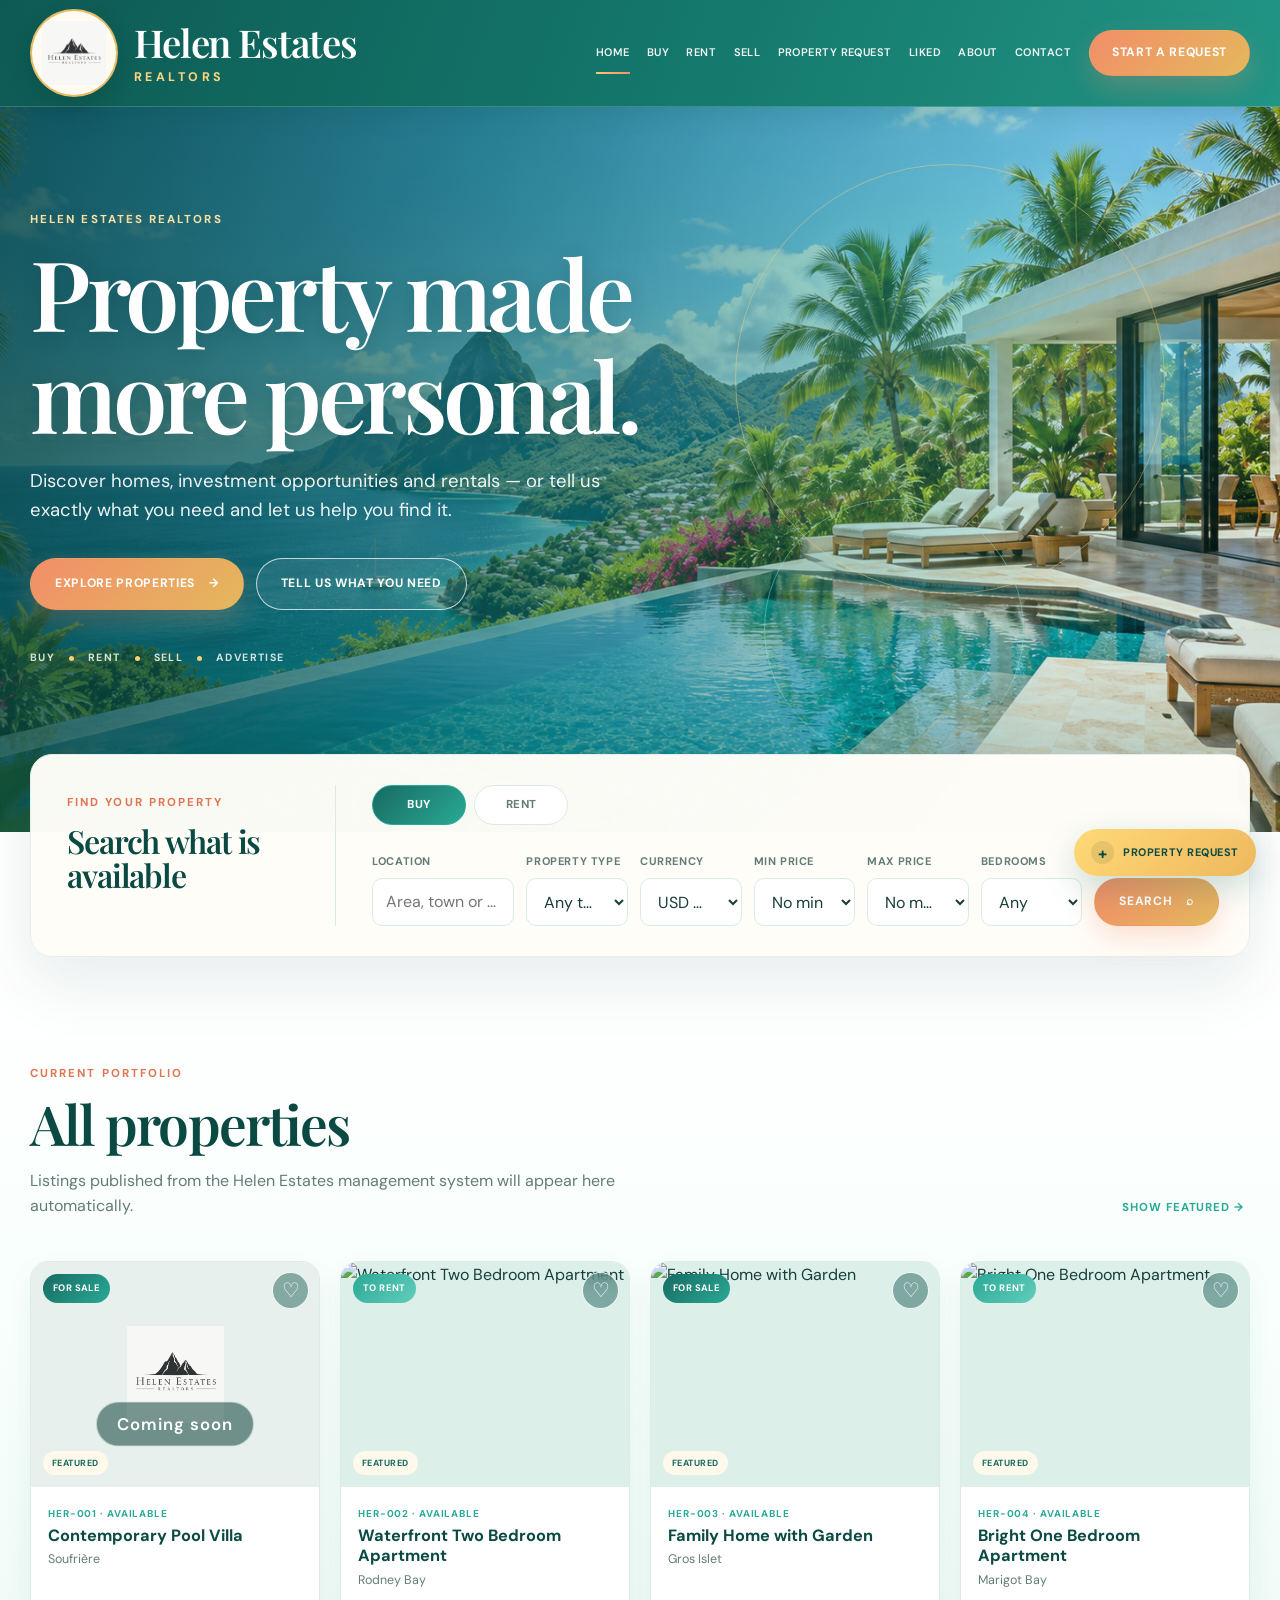
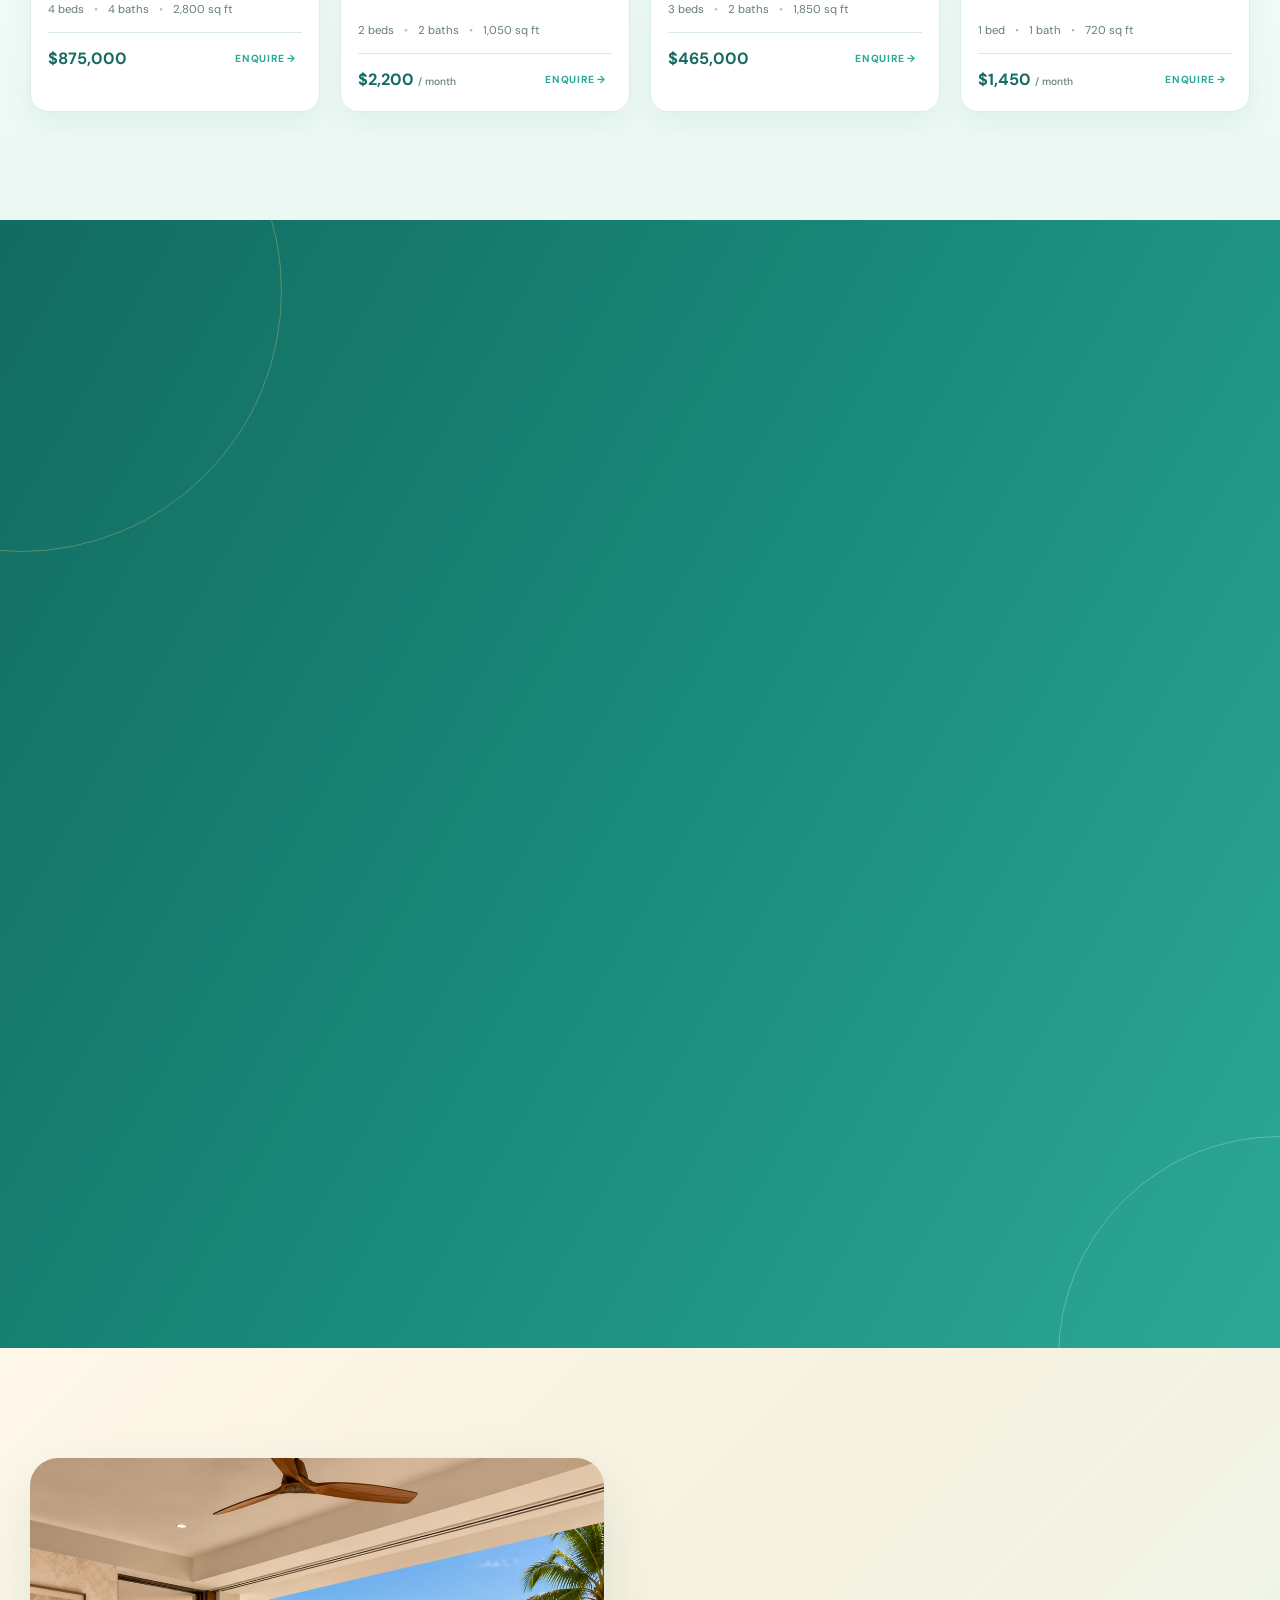
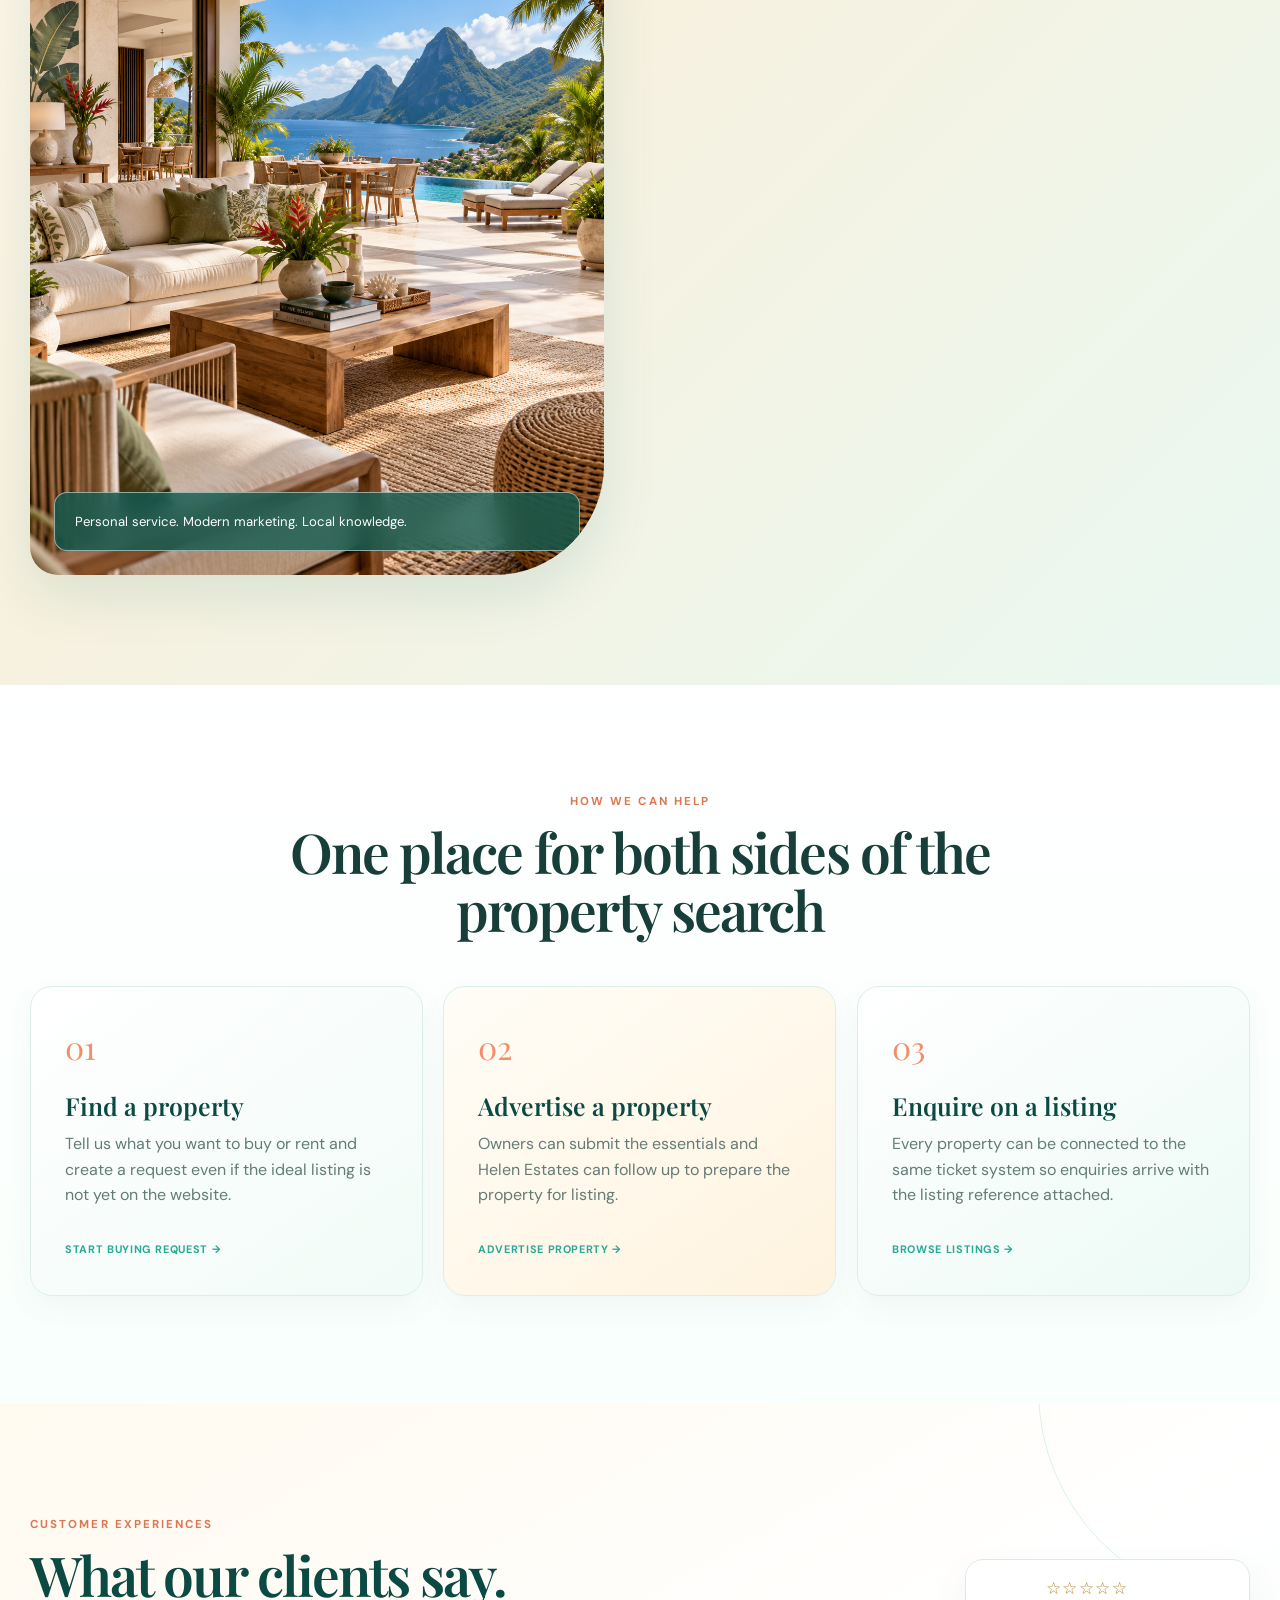
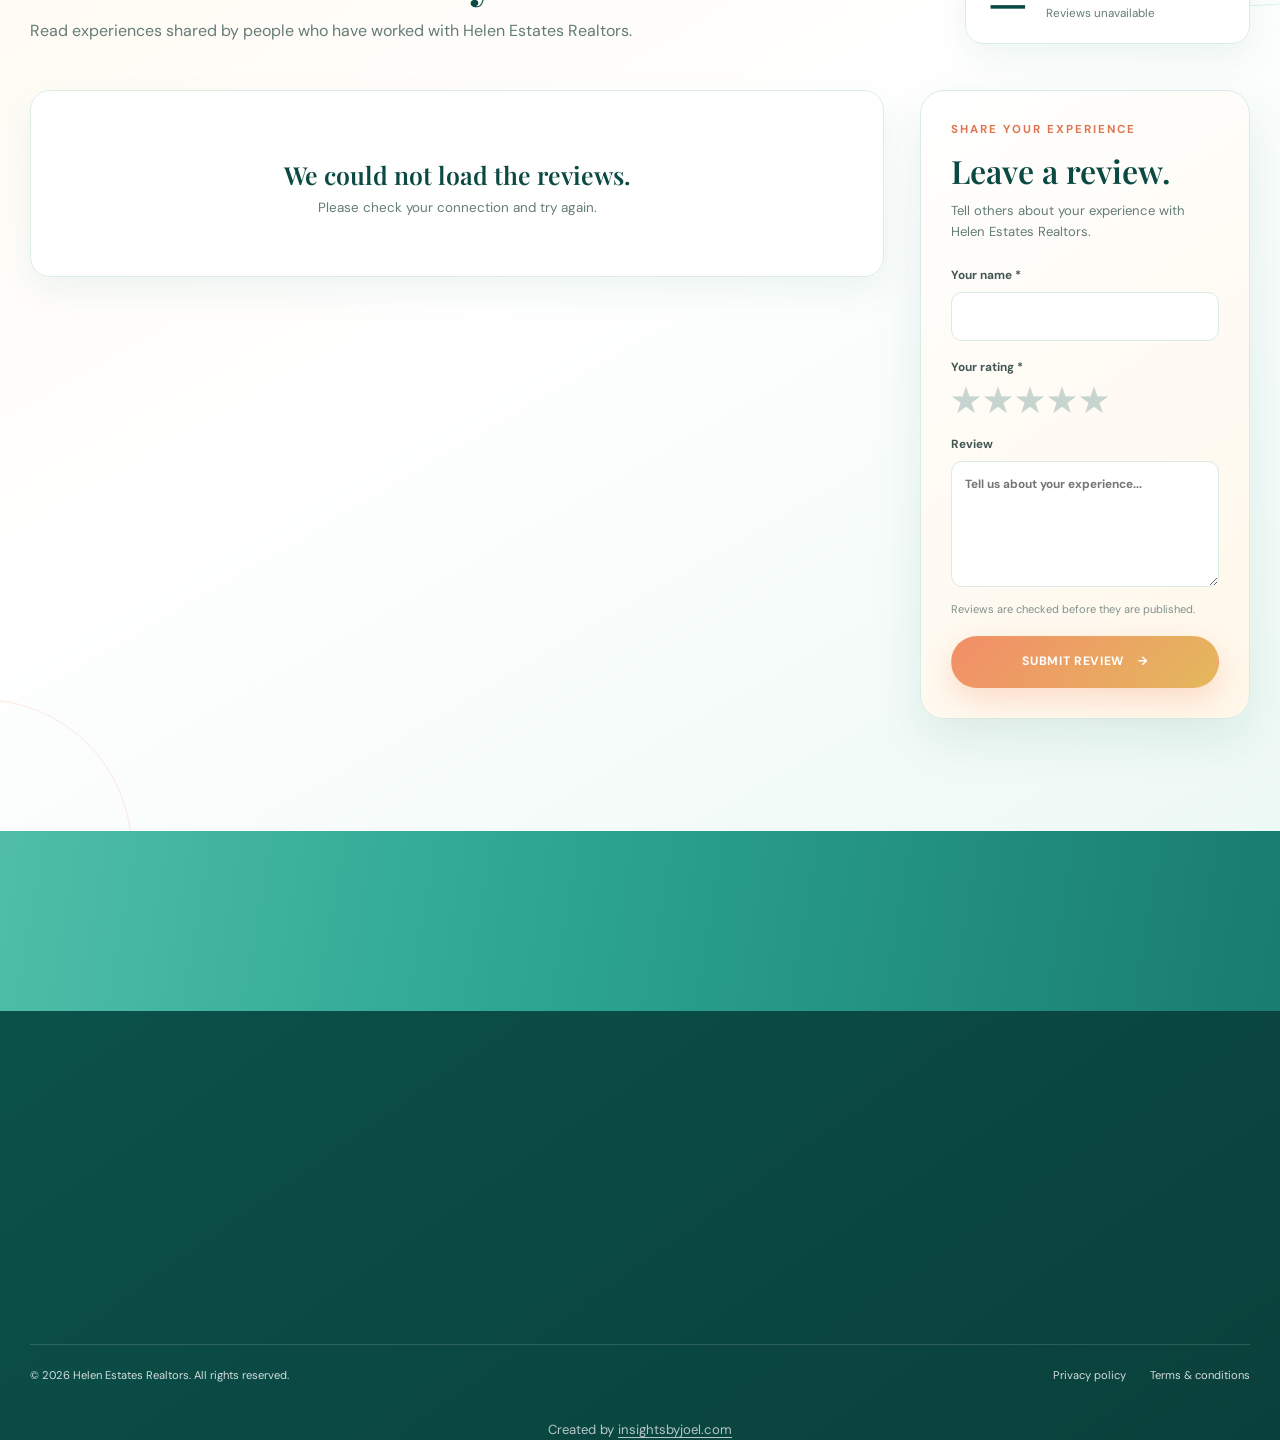
==== commit e9a393d9: "Update index.html" ====
--- a/index.html
+++ b/index.html
@@ -1,8 +1,6 @@
 <!DOCTYPE html>
 <html lang="en">
-
 <head>
-
   <meta charset="UTF-8" />
 
   <meta
@@ -15,101 +13,59 @@
     content="Helen Estates Realtors — a modern property service for buying, renting, selling and advertising property."
   />
 
-  <meta
-    name="theme-color"
-    content="#063b37"
-  />
-
-  <title>
-    Helen Estates Realtors | Buy, Rent & Sell Property
-  </title>
-
-  <link
-    rel="preconnect"
-    href="https://fonts.googleapis.com"
-  />
-
-  <link
-    rel="preconnect"
-    href="https://fonts.gstatic.com"
-    crossorigin
-  />
+  <meta name="theme-color" content="#063b37" />
+
+  <title>Helen Estates Realtors | Buy, Rent & Sell Property</title>
+
+  <link rel="preconnect" href="https://fonts.googleapis.com" />
+  <link rel="preconnect" href="https://fonts.gstatic.com" crossorigin />
 
   <link
     href="https://fonts.googleapis.com/css2?family=DM+Sans:wght@400;500;600;700&family=Playfair+Display:wght@500;600&display=swap"
     rel="stylesheet"
   />
 
+  <link rel="stylesheet" href="styles.css" />
+
   <link
-    rel="stylesheet"
-    href="styles.css"
+    rel="icon"
+    type="image/png"
+    href="Helen Estates Realtors Logo 1.png"
   />
 
-  <link
-  rel="icon"
-  type="image/png"
-  href="Helen Estates Realtors Logo 1.png"
-  />
-
   <script src="supabase-config.js"></script>
 
   <style>
-    /* Keep the expanded currency-aware search on one row on large screens. */
     @media (min-width: 1141px) {
       .search-form {
         grid-template-columns: 1.4fr repeat(5, 1fr) auto;
       }
     }
   </style>
-
 </head>
 
-
 <body>
-
-
-  <!-- =====================================================
-       HEADER
-       ===================================================== -->
-
-  <header
-    class="site-header"
-    id="top"
-  >
-
+  <!-- HEADER -->
+  <header class="site-header" id="top">
     <div class="container nav-wrap">
-
       <a
         class="brand"
         href="#top"
         aria-label="Helen Estates Realtors home"
       >
-
         <span class="brand-badge">
-
           <img
             class="brand-logo brand-logo-header"
             src="Helen Estates Realtors Logo 1.png"
             alt="Helen Estates Realtors logo"
           />
-
         </span>
 
-
         <span class="brand-wordmark">
-
-          <strong>
-            Helen Estates
-          </strong>
-
-          <small>
-            Realtors
-          </small>
-
+          <strong>Helen Estates</strong>
+          <small>Realtors</small>
         </span>
-
       </a>
-
 
       <button
         class="nav-toggle"
@@ -118,66 +74,25 @@
         aria-controls="main-navigation"
         aria-label="Open navigation"
       >
-
         <span></span>
         <span></span>
         <span></span>
-
       </button>
-
 
       <nav
         class="main-nav"
         id="main-navigation"
         aria-label="Main navigation"
       >
-
-        <a
-          class="active"
-          href="#top"
-        >
-          Home
-        </a>
-
-        <a
-          href="#properties"
-          data-filter-link="buy"
-        >
-          Buy
-        </a>
-
-        <a
-          href="#properties"
-          data-filter-link="rent"
-        >
-          Rent
-        </a>
-
-        <a
-          href="#request"
-          data-request-link="sell"
-        >
-          Sell
-        </a>
-
-        <a href="#request">
-          Property request
-        </a>
-
-        <a href="liked.html">
-          Liked
-        </a>
-
-        <a href="#about">
-          About
-        </a>
-
-        <a href="#contact">
-          Contact
-        </a>
-
+        <a class="active" href="#top">Home</a>
+        <a href="#properties" data-filter-link="buy">Buy</a>
+        <a href="#properties" data-filter-link="rent">Rent</a>
+        <a href="#request" data-request-link="sell">Sell</a>
+        <a href="#request">Property request</a>
+        <a href="liked.html">Liked</a>
+        <a href="#about">About</a>
+        <a href="#contact">Contact</a>
       </nav>
-
 
       <a
         class="button button-accent header-cta"
@@ -185,24 +100,12 @@
       >
         Start a request
       </a>
-
     </div>
-
   </header>
 
-
   <main>
-
-
-    <!-- =====================================================
-         HERO
-         ===================================================== -->
-
-    <section
-      class="hero"
-      aria-labelledby="hero-title"
-    >
-
+    <!-- HERO -->
+    <section class="hero" aria-labelledby="hero-title">
       <div class="hero-overlay"></div>
 
       <div
@@ -215,19 +118,13 @@
         aria-hidden="true"
       ></div>
 
-
       <div class="container hero-content">
-
-        <p class="eyebrow light">
-          Helen Estates Realtors
-        </p>
-
+        <p class="eyebrow light">Helen Estates Realtors</p>
 
         <h1 id="hero-title">
           Property made<br />
           more personal.
         </h1>
-
 
         <p class="hero-copy">
           Discover homes, investment opportunities and rentals
@@ -235,89 +132,46 @@
           you find it.
         </p>
 
-
         <div class="hero-actions">
-
-          <a
-            class="button button-accent"
-            href="#properties"
-          >
+          <a class="button button-accent" href="#properties">
             Explore properties
-
-            <span aria-hidden="true">
-              →
-            </span>
+            <span aria-hidden="true">→</span>
           </a>
 
-
-          <a
-            class="button button-ghost"
-            href="#request"
-          >
+          <a class="button button-ghost" href="#request">
             Tell us what you need
           </a>
-
-        </div>
-
+        </div>
 
         <div
           class="hero-proof"
           aria-label="Helen Estates service promise"
         >
-
           <span>Buy</span>
-
           <i></i>
-
           <span>Rent</span>
-
           <i></i>
-
           <span>Sell</span>
-
           <i></i>
-
           <span>Advertise</span>
-
-        </div>
-
-      </div>
-
+        </div>
+      </div>
     </section>
 
-
-    <!-- =====================================================
-         PROPERTY SEARCH
-         ===================================================== -->
-
-    <section
-      class="property-search"
-      aria-label="Property search"
-    >
-
+    <!-- PROPERTY SEARCH -->
+    <section class="property-search" aria-label="Property search">
       <div class="container">
-
         <div class="search-shell">
-
           <div class="search-intro">
-
-            <p class="eyebrow">
-              Find your property
-            </p>
-
-            <h2>
-              Search what is available
-            </h2>
-
+            <p class="eyebrow">Find your property</p>
+            <h2>Search what is available</h2>
           </div>
-
 
           <div
             class="search-tabs"
             role="tablist"
             aria-label="Property search type"
           >
-
             <button
               class="search-tab active"
               type="button"
@@ -328,7 +182,6 @@
               Buy
             </button>
 
-
             <button
               class="search-tab"
               type="button"
@@ -338,272 +191,129 @@
             >
               Rent
             </button>
-
           </div>
 
-
-          <form
-            class="search-form"
-            id="property-search-form"
-          >
-
+          <form class="search-form" id="property-search-form">
             <label>
-
-              <span>
-                Location
-              </span>
-
+              <span>Location</span>
               <input
                 id="location"
                 type="text"
                 placeholder="Area, town or district"
               />
-
             </label>
 
-
             <label>
-
-              <span>
-                Property type
-              </span>
-
+              <span>Property type</span>
               <select id="property-type">
-
-                <option value="any">
-                  Any type
-                </option>
-
-                <option value="house">
-                  House / Villa
-                </option>
-
-                <option value="apartment">
-                  Apartment / Condo
-                </option>
-
-                <option value="land">
-                  Land
-                </option>
-
-                <option value="commercial">
-                  Commercial
-                </option>
-
+                <option value="any">Any type</option>
+                <option value="house">House / Villa</option>
+                <option value="apartment">Apartment / Condo</option>
+                <option value="land">Land</option>
+                <option value="commercial">Commercial</option>
               </select>
-
             </label>
 
             <label>
-
-              <span>
-                Currency
-              </span>
-
+              <span>Currency</span>
               <select id="search-currency">
-
-                <option value="XCD">
-                  XCD — EC$
-                </option>
-
-                <option
-                  value="USD"
-                  selected
-                >
-                  USD — US$
-                </option>
-
-                <option value="GBP">
-                  GBP — £
-                </option>
-
+                <option value="XCD">XCD — EC$</option>
+                <option value="USD" selected>USD — US$</option>
+                <option value="GBP">GBP — £</option>
               </select>
-
             </label>
 
-
             <label>
-
-              <span>
-                Min price
-              </span>
-
+              <span>Min price</span>
               <select id="min-price"></select>
-
             </label>
 
-
             <label>
-
-              <span>
-                Max price
-              </span>
-
+              <span>Max price</span>
               <select id="max-price"></select>
-
             </label>
 
-
             <label>
-
-              <span>
-                Bedrooms
-              </span>
-
+              <span>Bedrooms</span>
               <select id="bedrooms">
-
-                <option value="any">
-                  Any
-                </option>
-
-                <option value="1">
-                  1+
-                </option>
-
-                <option value="2">
-                  2+
-                </option>
-
-                <option value="3">
-                  3+
-                </option>
-
-                <option value="4">
-                  4+
-                </option>
-
+                <option value="any">Any</option>
+                <option value="1">1+</option>
+                <option value="2">2+</option>
+                <option value="3">3+</option>
+                <option value="4">4+</option>
               </select>
-
             </label>
-
 
             <button
               class="button button-accent search-button"
               type="submit"
             >
-
               Search
-
-              <span aria-hidden="true">
-                ⌕
-              </span>
-
+              <span aria-hidden="true">⌕</span>
             </button>
-
           </form>
-
 
           <p
             class="search-message"
             id="search-message"
             aria-live="polite"
           ></p>
-
-        </div>
-
-      </div>
-
+        </div>
+      </div>
     </section>
 
-
-    <!-- =====================================================
-         PROPERTIES
-         ===================================================== -->
-
-    <section
-      class="section properties-section"
-      id="properties"
-    >
-
+    <!-- PROPERTIES -->
+    <section class="section properties-section" id="properties">
       <div class="container">
-
         <div class="section-heading-row">
-
           <div>
-
-            <p class="eyebrow">
-              Current portfolio
-            </p>
-
-            <h2>
-              Featured properties
-            </h2>
+            <p class="eyebrow">Current portfolio</p>
+            <h2>All properties</h2>
 
             <p class="section-copy">
               Listings published from the Helen Estates
               management system will appear here automatically.
             </p>
-
           </div>
-
 
           <button
             class="text-link view-all-button"
             id="view-all-properties"
             type="button"
           >
-
-            View all properties
-
-            <span aria-hidden="true">
-              →
-            </span>
-
+            Show featured
+            <span aria-hidden="true">→</span>
           </button>
-
-        </div>
-
+        </div>
 
         <div
           class="property-grid"
           id="property-grid"
           aria-live="polite"
         >
-
-          <p
-            class="properties-loading"
-            id="properties-loading"
-          >
+          <p class="properties-loading" id="properties-loading">
             Loading properties…
           </p>
-
-        </div>
-
+        </div>
 
         <p
           class="properties-status"
           id="properties-status"
           hidden
         ></p>
-
-      </div>
-
+      </div>
     </section>
 
-
-    <!-- =====================================================
-         PROPERTY REQUEST
-         ===================================================== -->
-
-    <section
-      class="request-section"
-      id="request"
-    >
-
+    <!-- PROPERTY REQUEST -->
+    <section class="request-section" id="request">
       <div class="container request-grid">
-
         <div class="request-copy">
-
-          <p class="eyebrow light">
-            Property request desk
-          </p>
-
+          <p class="eyebrow light">Property request desk</p>
 
           <h2>
             Tell us what you need.<br />
             We’ll take it from there.
           </h2>
-
 
           <p>
             Buying, renting, selling or advertising a property?
@@ -612,207 +322,111 @@
             so the team can follow up directly.
           </p>
 
-
           <div
             class="request-steps"
             aria-label="How the property request service works"
           >
-
             <article>
-
-              <span>
-                01
-              </span>
-
+              <span>01</span>
               <div>
-
-                <strong>
-                  Submit your request
-                </strong>
-
+                <strong>Submit your request</strong>
                 <p>
                   Share your contact details and the basics
                   of what you need.
                 </p>
-
               </div>
-
             </article>
 
-
             <article>
-
-              <span>
-                02
-              </span>
-
+              <span>02</span>
               <div>
-
-                <strong>
-                  We review it
-                </strong>
-
+                <strong>We review it</strong>
                 <p>
                   Your request appears in the private admin
                   queue with a unique reference.
                 </p>
-
               </div>
-
             </article>
 
-
             <article>
-
-              <span>
-                03
-              </span>
-
+              <span>03</span>
               <div>
-
-                <strong>
-                  Keep your receipt
-                </strong>
-
+                <strong>Keep your receipt</strong>
                 <p>
                   We email your reference number and a secure
                   link so you can check the request status
                   without creating an account.
                 </p>
-
               </div>
-
             </article>
 
-
             <article>
-
-              <span>
-                04
-              </span>
-
+              <span>04</span>
               <div>
-
-                <strong>
-                  We contact you
-                </strong>
-
+                <strong>We contact you</strong>
                 <p>
                   Helen Estates aims to contact you within two
                   working days to understand the requirement
                   and agree the next step.
                 </p>
-
               </div>
-
             </article>
-
           </div>
-
-        </div>
-
+        </div>
 
         <div class="ticket-card">
-
           <div class="ticket-card-head">
-
-            <p class="eyebrow">
-              Open a property request
-            </p>
-
-            <h3>
-              How can we help?
-            </h3>
-
-            <p>
-              Fields marked * are required.
-            </p>
-
+            <p class="eyebrow">Open a property request</p>
+            <h3>How can we help?</h3>
+            <p>Fields marked * are required.</p>
           </div>
 
-
-          <form
-            id="ticket-form"
-            class="ticket-form"
-          >
-
-            <div
-              class="hp-field"
-              aria-hidden="true"
-            >
-
+          <form id="ticket-form" class="ticket-form">
+            <div class="hp-field" aria-hidden="true">
               <label>
-
                 Website
-
                 <input
                   name="website"
                   type="text"
                   tabindex="-1"
                   autocomplete="off"
                 />
-
-              </label>
-
+              </label>
             </div>
 
-
             <div class="form-row form-row-three">
-
               <label class="choice-card">
-
                 <input
                   type="radio"
                   name="requestType"
                   value="buy"
                   checked
                 />
-
-                <span>
-                  Buy
-                </span>
-
-              </label>
-
+                <span>Buy</span>
+              </label>
 
               <label class="choice-card">
-
                 <input
                   type="radio"
                   name="requestType"
                   value="rent"
                 />
-
-                <span>
-                  Rent
-                </span>
-
-              </label>
-
+                <span>Rent</span>
+              </label>
 
               <label class="choice-card">
-
                 <input
                   type="radio"
                   name="requestType"
                   value="sell"
                 />
-
-                <span>
-                  Sell / Advertise
-                </span>
-
-              </label>
-
+                <span>Sell / Advertise</span>
+              </label>
             </div>
 
-
             <div class="form-row form-row-two">
-
               <label>
-
                 Full name *
-
                 <input
                   id="ticket-name"
                   name="name"
@@ -820,14 +434,10 @@
                   autocomplete="name"
                   required
                 />
-
-              </label>
-
+              </label>
 
               <label>
-
                 Email *
-
                 <input
                   id="ticket-email"
                   name="email"
@@ -835,18 +445,12 @@
                   autocomplete="email"
                   required
                 />
-
-              </label>
-
+              </label>
             </div>
 
-
             <div class="form-row form-row-two">
-
               <label>
-
                 Phone / WhatsApp *
-
                 <input
                   id="ticket-phone"
                   name="phone"
@@ -854,44 +458,24 @@
                   autocomplete="tel"
                   required
                 />
-
-              </label>
-
+              </label>
 
               <label>
-
                 Preferred contact
-
                 <select
                   id="ticket-contact-method"
                   name="contactMethod"
                 >
-
-                  <option value="phone">
-                    Phone
-                  </option>
-
-                  <option value="whatsapp">
-                    WhatsApp
-                  </option>
-
-                  <option value="email">
-                    Email
-                  </option>
-
+                  <option value="phone">Phone</option>
+                  <option value="whatsapp">WhatsApp</option>
+                  <option value="email">Email</option>
                 </select>
-
-              </label>
-
+              </label>
             </div>
 
-
             <div class="form-row form-row-two">
-
               <label>
-
                 Preferred area / property location *
-
                 <input
                   id="ticket-location"
                   name="location"
@@ -899,135 +483,64 @@
                   required
                   placeholder="e.g. area, town, community"
                 />
-
-              </label>
-
+              </label>
 
               <label>
-
                 Property type
-
                 <select
                   id="ticket-property-type"
                   name="propertyType"
                 >
-
-                  <option value="any">
-                    Any / Not sure
-                  </option>
-
-                  <option value="house">
-                    House / Villa
-                  </option>
-
-                  <option value="apartment">
-                    Apartment / Condo
-                  </option>
-
-                  <option value="land">
-                    Land
-                  </option>
-
-                  <option value="commercial">
-                    Commercial
-                  </option>
-
+                  <option value="any">Any / Not sure</option>
+                  <option value="house">House / Villa</option>
+                  <option value="apartment">Apartment / Condo</option>
+                  <option value="land">Land</option>
+                  <option value="commercial">Commercial</option>
                 </select>
-
-              </label>
-
+              </label>
             </div>
 
-
             <div class="form-row form-row-three">
-
               <label>
-
                 Currency
-
                 <select
                   id="ticket-currency"
                   name="budgetCurrency"
                 >
-
-                  <option value="XCD">
-                    XCD
-                  </option>
-
-                  <option
-                    value="USD"
-                    selected
-                  >
-                    USD
-                  </option>
-
-                  <option value="GBP">
-                    GBP
-                  </option>
-
+                  <option value="XCD">XCD</option>
+                  <option value="USD" selected>USD</option>
+                  <option value="GBP">GBP</option>
                 </select>
-
-              </label>
-
+              </label>
 
               <label id="ticket-budget-label">
-
                 Budget / target price
-
                 <input
                   id="ticket-budget"
                   name="budget"
                   type="text"
                   placeholder="e.g. 350,000"
                 />
-
-              </label>
-
+              </label>
 
               <label>
-
                 Bedrooms
-
                 <select
                   id="ticket-bedrooms"
                   name="bedrooms"
                 >
-
-                  <option value="">
-                    Not specified
-                  </option>
-
-                  <option value="1">
-                    1+
-                  </option>
-
-                  <option value="2">
-                    2+
-                  </option>
-
-                  <option value="3">
-                    3+
-                  </option>
-
-                  <option value="4">
-                    4+
-                  </option>
-
-                  <option value="5">
-                    5+
-                  </option>
-
+                  <option value="">Not specified</option>
+                  <option value="1">1+</option>
+                  <option value="2">2+</option>
+                  <option value="3">3+</option>
+                  <option value="4">4+</option>
+                  <option value="5">5+</option>
                 </select>
-
-              </label>
-
+              </label>
             </div>
 
-
             <label>
-
               Tell us a little more *
-
               <textarea
                 id="ticket-message"
                 name="message"
@@ -1035,9 +548,7 @@
                 required
                 placeholder="Describe the property you want to find, sell, rent or advertise."
               ></textarea>
-
             </label>
-
 
             <input
               id="ticket-property-reference"
@@ -1046,45 +557,32 @@
               value=""
             />
 
-
             <label class="consent-row">
-
               <input
                 id="ticket-consent"
                 type="checkbox"
                 required
               />
-
               <span>
                 I agree that Helen Estates Realtors may use
                 these details to contact me about this request.
               </span>
-
             </label>
-
 
             <button
               class="button button-accent ticket-submit"
               type="submit"
             >
-
               Submit property request
-
-              <span aria-hidden="true">
-                →
-              </span>
-
+              <span aria-hidden="true">→</span>
             </button>
-
 
             <p
               class="ticket-message"
               id="ticket-message-status"
               aria-live="polite"
             ></p>
-
           </form>
-
 
           <section
             class="ticket-confirmation"
@@ -1092,27 +590,16 @@
             hidden
             aria-live="polite"
           >
-
-            <div
-              class="confirmation-icon"
-              aria-hidden="true"
-            >
+            <div class="confirmation-icon" aria-hidden="true">
               ✓
             </div>
 
-
-            <p class="eyebrow">
-              Request received
-            </p>
-
+            <p class="eyebrow">Request received</p>
 
             <h3>
               Thank you,
-              <span id="confirmation-name">
-                there
-              </span>.
+              <span id="confirmation-name">there</span>.
             </h3>
-
 
             <p>
               Your Helen Estates Realtors request has been
@@ -1120,25 +607,15 @@
               working days.
             </p>
 
-
             <div class="confirmation-reference">
-
-              <span>
-                Your reference
-              </span>
-
-              <strong id="confirmation-reference">
-                —
-              </strong>
-
+              <span>Your reference</span>
+              <strong id="confirmation-reference">—</strong>
             </div>
-
 
             <p
               class="confirmation-email-note"
               id="confirmation-email-note"
             ></p>
-
 
             <a
               class="button button-accent"
@@ -1146,15 +623,9 @@
               href="request-status.html"
               hidden
             >
-
               View request status
-
-              <span aria-hidden="true">
-                →
-              </span>
-
+              <span aria-hidden="true">→</span>
             </a>
-
 
             <button
               class="text-link confirmation-new-request"
@@ -1163,52 +634,25 @@
             >
               Submit another request
             </button>
-
           </section>
-
-        </div>
-
-      </div>
-
+        </div>
+      </div>
     </section>
 
-
-    <!-- =====================================================
-         ABOUT
-         ===================================================== -->
-
-    <section
-      class="about-section"
-      id="about"
-    >
-
+    <!-- ABOUT -->
+    <section class="about-section" id="about">
       <div class="container about-grid">
-
         <div class="about-image">
-
-          <img
-            src="about.jpg"
-            alt="Bright, elegant interior"
-          />
+          <img src="about.jpg" alt="Bright, elegant interior" />
 
           <div class="image-note">
             Personal service. Modern marketing. Local knowledge.
           </div>
-
-        </div>
-
+        </div>
 
         <div class="about-copy">
-
-          <p class="eyebrow">
-            About Helen Estates Realtors
-          </p>
-
-
-          <h2>
-            Property service with a human touch.
-          </h2>
-
+          <p class="eyebrow">About Helen Estates Realtors</p>
+          <h2>Property service with a human touch.</h2>
 
           <p>
             Helen Estates Realtors is built around a simple
@@ -1217,80 +661,32 @@
             property in front of serious prospects.
           </p>
 
-
-          <div
-            class="service-pills"
-            aria-label="Services"
-          >
-
-            <span>
-              Property sales
-            </span>
-
-            <span>
-              Long-term rentals
-            </span>
-
-            <span>
-              Property sourcing
-            </span>
-
-            <span>
-              Owner advertising
-            </span>
-
+          <div class="service-pills" aria-label="Services">
+            <span>Property sales</span>
+            <span>Long-term rentals</span>
+            <span>Property sourcing</span>
+            <span>Owner advertising</span>
           </div>
 
-
-          <a
-            class="button button-dark"
-            href="#request"
-          >
+          <a class="button button-dark" href="#request">
             Open a property request
           </a>
-
-        </div>
-
-      </div>
-
+        </div>
+      </div>
     </section>
 
-
-    <!-- =====================================================
-         SERVICES
-         ===================================================== -->
-
-    <section
-      class="services-section"
-      id="services"
-    >
-
+    <!-- SERVICES -->
+    <section class="services-section" id="services">
       <div class="container">
-
         <div class="section-heading centered">
-
-          <p class="eyebrow">
-            How we can help
-          </p>
-
-          <h2>
-            One place for both sides of the property search
-          </h2>
-
-        </div>
-
+          <p class="eyebrow">How we can help</p>
+          <h2>One place for both sides of the property search</h2>
+        </div>
 
         <div class="services-grid">
-
           <article>
-
-            <span>
-              01
-            </span>
-
-            <h3>
-              Find a property
-            </h3>
+            <span>01</span>
+            <h3>Find a property</h3>
 
             <p>
               Tell us what you want to buy or rent and create
@@ -1298,25 +694,14 @@
               on the website.
             </p>
 
-            <a
-              href="#request"
-              data-request-link="buy"
-            >
+            <a href="#request" data-request-link="buy">
               Start buying request →
             </a>
-
           </article>
 
-
           <article>
-
-            <span>
-              02
-            </span>
-
-            <h3>
-              Advertise a property
-            </h3>
+            <span>02</span>
+            <h3>Advertise a property</h3>
 
             <p>
               Owners can submit the essentials and Helen
@@ -1324,25 +709,14 @@
               for listing.
             </p>
 
-            <a
-              href="#request"
-              data-request-link="sell"
-            >
+            <a href="#request" data-request-link="sell">
               Advertise property →
             </a>
-
           </article>
 
-
           <article>
-
-            <span>
-              03
-            </span>
-
-            <h3>
-              Enquire on a listing
-            </h3>
+            <span>03</span>
+            <h3>Enquire on a listing</h3>
 
             <p>
               Every property can be connected to the same
@@ -1350,67 +724,36 @@
               listing reference attached.
             </p>
 
-            <a href="#properties">
-              Browse listings →
-            </a>
-
+            <a href="#properties">Browse listings →</a>
           </article>
-
-        </div>
-
-      </div>
-
+        </div>
+      </div>
     </section>
 
-
-    <!-- =====================================================
-         REVIEWS
-         ===================================================== -->
-
-    <section
-      class="reviews-section"
-      id="reviews"
-    >
-
+    <!-- REVIEWS -->
+    <section class="reviews-section" id="reviews">
       <div class="container">
-
-
         <div class="reviews-heading">
-
           <div>
-
-            <p class="eyebrow">
-              Customer experiences
-            </p>
-
-            <h2>
-              What our clients say.
-            </h2>
+            <p class="eyebrow">Customer experiences</p>
+            <h2>What our clients say.</h2>
 
             <p class="section-copy">
               Read experiences shared by people who have
               worked with Helen Estates Realtors.
             </p>
-
           </div>
-
 
           <div
             class="review-summary"
             id="review-summary"
             aria-label="Average customer rating"
           >
-
-            <strong
-              class="review-average"
-              id="review-average"
-            >
+            <strong class="review-average" id="review-average">
               —
             </strong>
 
-
             <div>
-
               <div
                 class="review-summary-stars"
                 id="review-summary-stars"
@@ -1419,92 +762,46 @@
                 ☆☆☆☆☆
               </div>
 
-              <p id="review-count">
-                No approved reviews yet
-              </p>
-
+              <p id="review-count">No approved reviews yet</p>
             </div>
-
           </div>
-
-        </div>
-
+        </div>
 
         <div class="reviews-layout">
-
-
-          <!-- APPROVED REVIEWS -->
-
           <div class="reviews-display">
-
             <div
               class="reviews-list"
               id="reviews-list"
               aria-live="polite"
             >
-
-              <div class="reviews-loading">
-                Loading reviews…
-              </div>
-
+              <div class="reviews-loading">Loading reviews…</div>
             </div>
-
           </div>
 
-
-          <!-- REVIEW FORM -->
-
           <aside class="review-form-card">
-
-            <p class="eyebrow">
-              Share your experience
-            </p>
-
-
-            <h3>
-              Leave a review.
-            </h3>
-
+            <p class="eyebrow">Share your experience</p>
+            <h3>Leave a review.</h3>
 
             <p class="review-form-intro">
               Tell others about your experience with
               Helen Estates Realtors.
             </p>
 
-
-            <form
-              class="review-form"
-              id="review-form"
-            >
-
-
-              <!-- Spam protection -->
-
-              <div
-                class="hp-field"
-                aria-hidden="true"
-              >
-
+            <form class="review-form" id="review-form">
+              <div class="hp-field" aria-hidden="true">
                 <label>
-
                   Website
-
                   <input
                     name="website"
                     type="text"
                     tabindex="-1"
                     autocomplete="off"
                   />
-
                 </label>
-
               </div>
 
-
               <label class="review-name-field">
-
                 Your name *
-
                 <input
                   id="review-name"
                   name="name"
@@ -1513,24 +810,15 @@
                   maxlength="80"
                   required
                 />
-
-              </label>
-
-
-              <fieldset
-                class="review-rating-fieldset"
-              >
-
-                <legend>
-                  Your rating *
-                </legend>
-
+              </label>
+
+              <fieldset class="review-rating-fieldset">
+                <legend>Your rating *</legend>
 
                 <div
                   class="review-rating"
                   aria-label="Choose a rating from one to five stars"
                 >
-
                   <input
                     id="review-star-5"
                     name="rating"
@@ -1538,15 +826,11 @@
                     value="5"
                     required
                   />
-
                   <label
                     for="review-star-5"
                     title="5 stars"
                     aria-label="5 stars"
-                  >
-                    ★
-                  </label>
-
+                  >★</label>
 
                   <input
                     id="review-star-4"
@@ -1554,15 +838,11 @@
                     type="radio"
                     value="4"
                   />
-
                   <label
                     for="review-star-4"
                     title="4 stars"
                     aria-label="4 stars"
-                  >
-                    ★
-                  </label>
-
+                  >★</label>
 
                   <input
                     id="review-star-3"
@@ -1570,15 +850,11 @@
                     type="radio"
                     value="3"
                   />
-
                   <label
                     for="review-star-3"
                     title="3 stars"
                     aria-label="3 stars"
-                  >
-                    ★
-                  </label>
-
+                  >★</label>
 
                   <input
                     id="review-star-2"
@@ -1586,15 +862,11 @@
                     type="radio"
                     value="2"
                   />
-
                   <label
                     for="review-star-2"
                     title="2 stars"
                     aria-label="2 stars"
-                  >
-                    ★
-                  </label>
-
+                  >★</label>
 
                   <input
                     id="review-star-1"
@@ -1602,24 +874,16 @@
                     type="radio"
                     value="1"
                   />
-
                   <label
                     for="review-star-1"
                     title="1 star"
                     aria-label="1 star"
-                  >
-                    ★
-                  </label>
-
+                  >★</label>
                 </div>
-
               </fieldset>
 
-
               <label>
-
                 Review
-
                 <textarea
                   id="review-text"
                   name="reviewText"
@@ -1627,308 +891,149 @@
                   maxlength="1500"
                   placeholder="Tell us about your experience..."
                 ></textarea>
-
-              </label>
-
+              </label>
 
               <p class="review-moderation-note">
                 Reviews are checked before they are published.
               </p>
-
 
               <button
                 class="button button-accent review-submit"
                 type="submit"
               >
-
                 Submit review
-
-                <span aria-hidden="true">
-                  →
-                </span>
-
+                <span aria-hidden="true">→</span>
               </button>
-
 
               <p
                 class="review-message"
                 id="review-message"
                 aria-live="polite"
               ></p>
-
             </form>
-
           </aside>
-
-        </div>
-
-      </div>
-
+        </div>
+      </div>
     </section>
 
-
-    <!-- =====================================================
-         CLOSING CTA
-         ===================================================== -->
-
+    <!-- CLOSING CTA -->
     <section class="closing-cta">
-
       <div class="container closing-cta-inner">
-
         <div>
-
-          <p class="eyebrow light">
-            Not seeing what you need?
-          </p>
-
-          <h2>
-            Make the first move.
-          </h2>
-
-        </div>
-
-
-        <a
-          class="button button-light"
-          href="#request"
-        >
+          <p class="eyebrow light">Not seeing what you need?</p>
+          <h2>Make the first move.</h2>
+        </div>
+
+        <a class="button button-light" href="#request">
           Create a property request
         </a>
-
-      </div>
-
+      </div>
     </section>
-
   </main>
 
-
-  <!-- =====================================================
-       FOOTER
-       ===================================================== -->
-
-  <footer
-    class="site-footer"
-    id="contact"
-  >
-
+  <!-- FOOTER -->
+  <footer class="site-footer" id="contact">
     <div class="container footer-grid">
-
       <div class="footer-brand">
-
         <a
           class="brand brand-footer"
           href="#top"
           aria-label="Helen Estates Realtors home"
         >
-
-          <span
-            class="brand-badge brand-badge-footer"
-          >
-
+          <span class="brand-badge brand-badge-footer">
             <img
               class="brand-logo brand-logo-footer"
               src="Helen Estates Realtors Logo 1.png"
               alt="Helen Estates Realtors logo"
             />
-
           </span>
 
-
-          <span
-            class="brand-wordmark brand-wordmark-footer"
-          >
-
-            <strong>
-              Helen Estates
-            </strong>
-
-            <small>
-              Realtors
-            </small>
-
+          <span class="brand-wordmark brand-wordmark-footer">
+            <strong>Helen Estates</strong>
+            <small>Realtors</small>
           </span>
-
         </a>
-
 
         <p>
           Helping people buy, rent, sell and advertise
           property through one straightforward service.
         </p>
-
-      </div>
-
+      </div>
 
       <div>
-
-        <h3>
-          Explore
-        </h3>
-
-        <a href="#properties">
-          Properties
-        </a>
-
-        <a
-          href="#properties"
-          data-filter-link="buy"
-        >
-          Buy
-        </a>
-
-        <a
-          href="#properties"
-          data-filter-link="rent"
-        >
-          Rent
-        </a>
-
-        <a
-          href="#request"
-          data-request-link="sell"
-        >
+        <h3>Explore</h3>
+        <a href="#properties">Properties</a>
+        <a href="#properties" data-filter-link="buy">Buy</a>
+        <a href="#properties" data-filter-link="rent">Rent</a>
+        <a href="#request" data-request-link="sell">
           Sell / Advertise
         </a>
-
-      </div>
-
+      </div>
 
       <div>
-
-        <h3>
-          Requests
-        </h3>
+        <h3>Requests</h3>
+        <a href="#request" data-request-link="buy">Find to buy</a>
+        <a href="#request" data-request-link="rent">Find to rent</a>
+        <a href="#request" data-request-link="sell">List a property</a>
+      </div>
+
+      <div>
+        <h3>Company</h3>
+        <a href="#about">About</a>
+        <a href="#services">Services</a>
+        <a href="#reviews">Reviews</a>
+        <a href="#contact">Contact</a>
+      </div>
+
+      <div class="footer-contact">
+        <h3>Contact</h3>
+
+        <p>
+          <strong>Patricia</strong><br />
+          Helen Estates Realtors
+        </p>
+
+        <a href="tel:+17584856585">+1 (758) 485-6585</a>
 
         <a
-          href="#request"
-          data-request-link="buy"
+          href="https://wa.me/17584856585"
+          target="_blank"
+          rel="noopener noreferrer"
         >
-          Find to buy
+          WhatsApp
         </a>
 
-        <a
-          href="#request"
-          data-request-link="rent"
-        >
-          Find to rent
+        <a href="mailto:Helenestates@outlook.com">
+          Helenestates@outlook.com
         </a>
 
-        <a
-          href="#request"
-          data-request-link="sell"
-        >
-          List a property
-        </a>
-
-      </div>
-
+        <p>Castries, St. Lucia</p>
+
+        <a href="#request">Open a property request →</a>
+      </div>
+    </div>
+
+    <div class="container footer-bottom">
+      <p>
+        © <span id="current-year"></span>
+        Helen Estates Realtors. All rights reserved.
+      </p>
 
       <div>
-
-        <h3>
-          Company
-        </h3>
-
-        <a href="#about">
-          About
-        </a>
-
-        <a href="#services">
-          Services
-        </a>
-
-        <a href="#reviews">
-          Reviews
-        </a>
-
-        <a href="#contact">
-          Contact
-        </a>
-
-      </div>
-
-
-      <div class="footer-contact">
-
-  <h3>
-    Contact
-  </h3>
-
-  <p>
-    <strong>Patricia</strong><br />
-    Helen Estates Realtors
-  </p>
-
-  <a href="tel:+17584856585">
-    +1 (758) 485-6585
-  </a>
-
-  <a
-    href="https://wa.me/17584856585"
-    target="_blank"
-    rel="noopener noreferrer"
-  >
-    WhatsApp
-  </a>
-
-  <a href="mailto:Helenestates@outlook.com">
-    Helenestates@outlook.com
-  </a>
-
-  <p>
-    Castries, St. Lucia
-  </p>
-
-  <a href="#request">
-    Open a property request →
-  </a>
-
-</div>
-
+        <a href="#">Privacy policy</a>
+        <a href="#">Terms &amp; conditions</a>
+      </div>
     </div>
-
-
-    <div class="container footer-bottom">
-
-      <p>
-        ©
-        <span id="current-year"></span>
-        Helen Estates Realtors.
-        All rights reserved.
-      </p>
-
-
-      <div>
-
-        <a href="#">
-          Privacy policy
-        </a>
-
-        <a href="#">
-          Terms &amp; conditions
-        </a>
-
-      </div>
-
-    </div>
-
   </footer>
-
 
   <a
     class="floating-request"
     href="#request"
     aria-label="Open a property request"
   >
-
-    <span>
-      +
-    </span>
-
+    <span>+</span>
     Property request
-
   </a>
-
 
   <button
     class="back-to-top"
@@ -1938,13 +1043,9 @@
     ↑
   </button>
 
-
   <script src="script.js"></script>
-
   <script src="reviews.js"></script>
-
   <script src="animations.js"></script>
-
+  <script src="helen-catalogue-update.js?v=20261002"></script>
 </body>
-
 </html>
